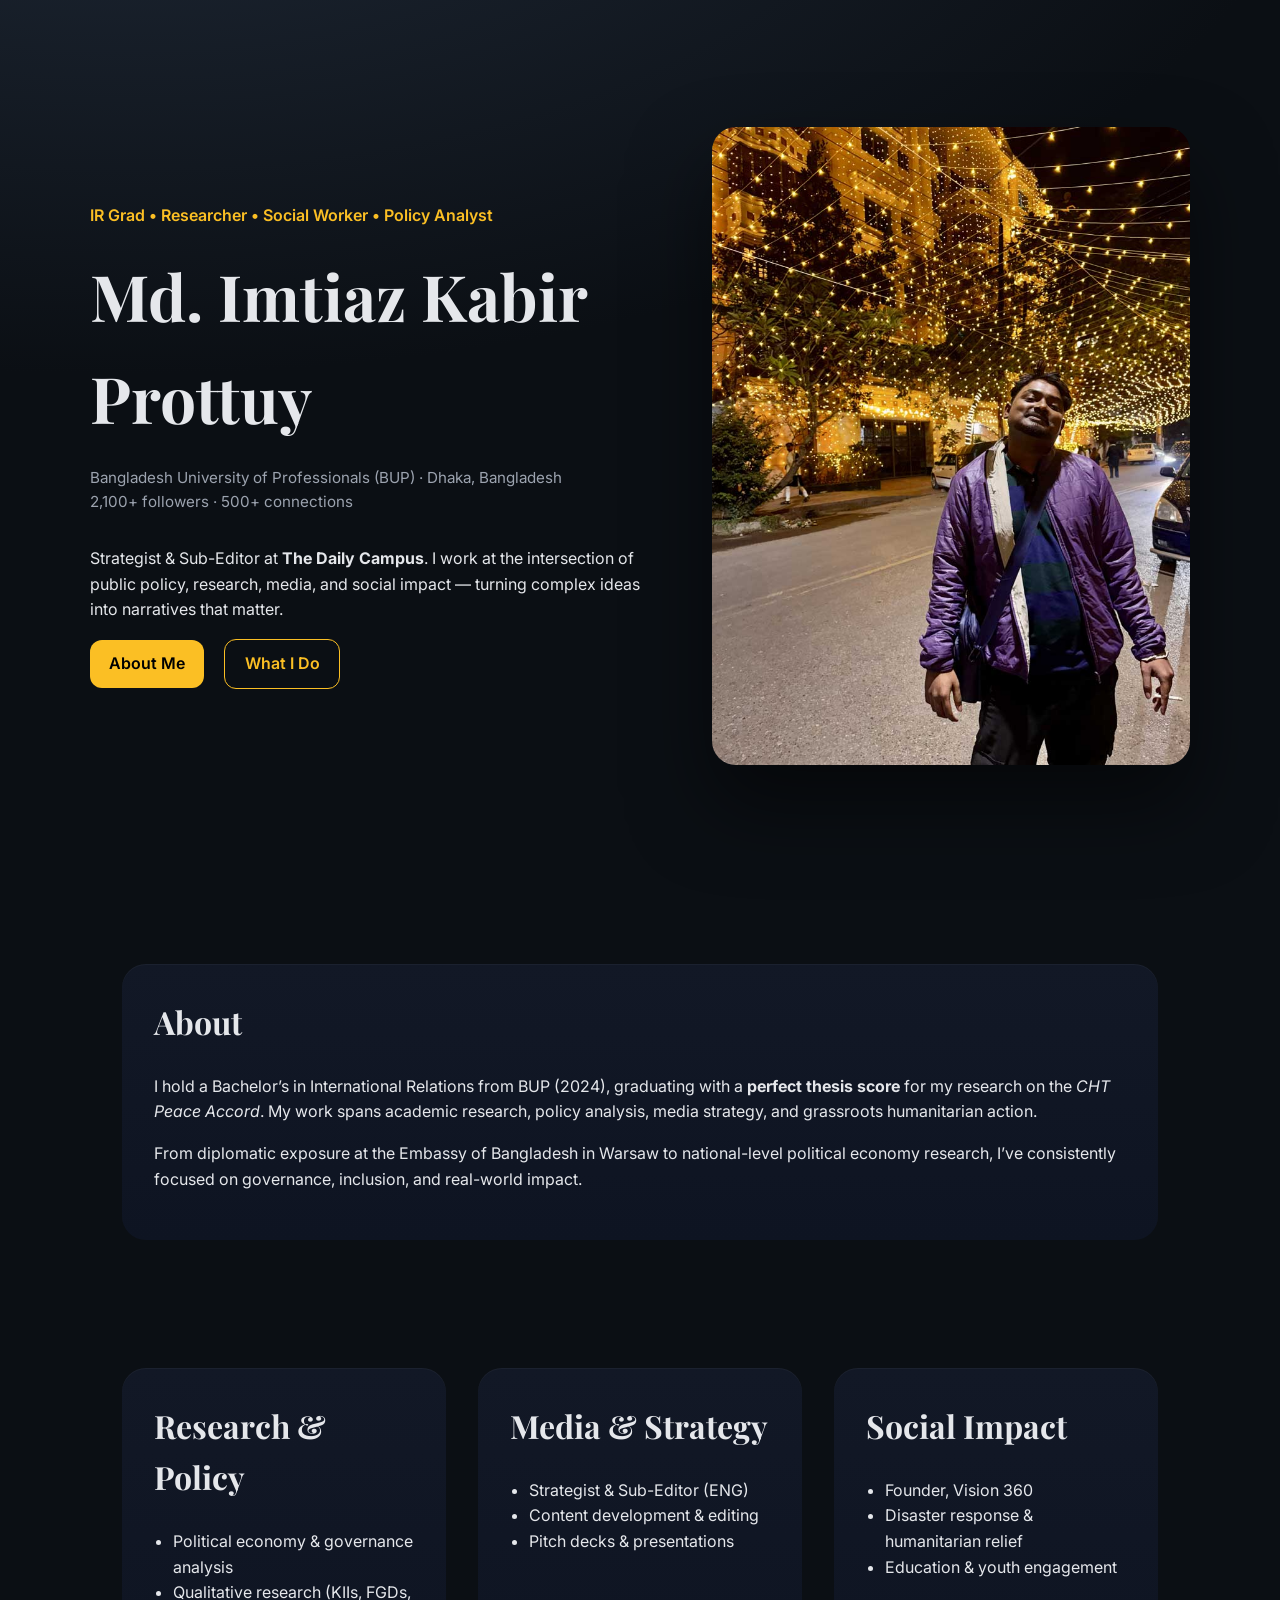
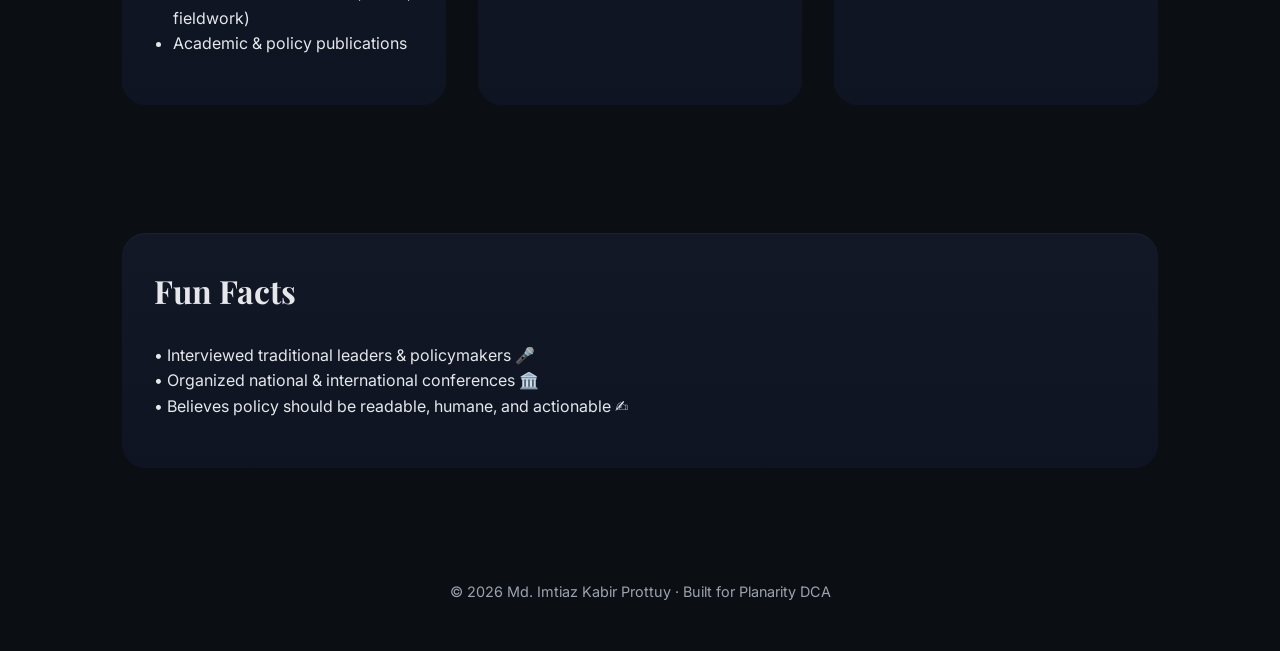
==== index.html @ 5ffc8695 "first commit" ====
<!DOCTYPE html>
<html lang="en">
<head>
  <meta charset="UTF-8" />
  <meta name="viewport" content="width=device-width, initial-scale=1.0" />
  <title>Md. Imtiaz Kabir Prottuy</title>
  <link rel="preconnect" href="https://fonts.googleapis.com">
  <link rel="preconnect" href="https://fonts.gstatic.com" crossorigin>
  <link href="https://fonts.googleapis.com/css2?family=Inter:wght@300;400;600;800&family=Playfair+Display:wght@600;800&display=swap" rel="stylesheet">
  <style>
    :root {
      --bg: #0b0f14;
      --card: #121826;
      --text: #e5e7eb;
      --muted: #9ca3af;
      --accent: #fbbf24;
    }

    * { box-sizing: border-box; }

    body {
      margin: 0;
      font-family: Inter, system-ui, -apple-system, sans-serif;
      background: radial-gradient(1200px 600px at 10% -10%, #1f2937, transparent), var(--bg);
      color: var(--text);
      line-height: 1.6;
    }

    header {
      min-height: 100vh;
      display: grid;
      place-items: center;
      padding: 2rem;
    }

    .hero {
      max-width: 1100px;
      display: grid;
      grid-template-columns: 1.2fr 1fr;
      gap: 3rem;
      align-items: center;
    }

    .hero img {
      width: 100%;
      border-radius: 1.5rem;
      box-shadow: 0 40px 80px rgba(0,0,0,.5);
    }

    h1 {
      font-family: "Playfair Display", serif;
      font-size: clamp(2.5rem, 5vw, 4rem);
      margin: 0 0 1rem;
    }

    .tagline {
      color: var(--accent);
      font-weight: 600;
      margin-bottom: 1rem;
    }

    .meta {
      color: var(--muted);
      font-size: .95rem;
      margin-bottom: 2rem;
    }

    .buttons a {
      display: inline-block;
      margin-right: 1rem;
      margin-bottom: .5rem;
      padding: .7rem 1.2rem;
      border-radius: .75rem;
      background: var(--accent);
      color: #000;
      text-decoration: none;
      font-weight: 600;
      transition: transform .2s ease, box-shadow .2s ease;
    }

    .buttons a.secondary {
      background: transparent;
      border: 1px solid var(--accent);
      color: var(--accent);
    }

    .buttons a:hover {
      transform: translateY(-2px);
      box-shadow: 0 10px 30px rgba(251,191,36,.3);
    }

    section {
      max-width: 1100px;
      margin: 0 auto;
      padding: 4rem 2rem;
    }

    .card {
      background: linear-gradient(180deg, #121826, #0e1422);
      border-radius: 1.5rem;
      padding: 2rem;
      box-shadow: inset 0 1px 0 rgba(255,255,255,.04);
    }

    h2 {
      font-family: "Playfair Display", serif;
      font-size: 2rem;
      margin-top: 0;
    }

    .grid {
      display: grid;
      gap: 2rem;
    }

    .grid-3 { grid-template-columns: repeat(auto-fit, minmax(250px, 1fr)); }

    ul {
      padding-left: 1.2rem;
    }

    footer {
      text-align: center;
      padding: 3rem 1rem;
      color: var(--muted);
      font-size: .9rem;
    }

    @media (max-width: 900px) {
      .hero { grid-template-columns: 1fr; }
    }
  </style>
</head>
<body>

<header>
  <div class="hero">
    <div>
      <div class="tagline">IR Grad • Researcher • Social Worker • Policy Analyst</div>
      <h1>Md. Imtiaz Kabir Prottuy</h1>
      <div class="meta">Bangladesh University of Professionals (BUP) · Dhaka, Bangladesh<br>2,100+ followers · 500+ connections</div>
      <p>
        Strategist & Sub-Editor at <strong>The Daily Campus</strong>. I work at the intersection of
        public policy, research, media, and social impact — turning complex ideas into narratives
        that matter.
      </p>
      <div class="buttons">
        <a href="#about">About Me</a>
        <a href="#work" class="secondary">What I Do</a>
      </div>
    </div>
    <div>
      <img src="IMG_9414.jpg" alt="Md. Imtiaz Kabir Prottuy at night under lights" />
    </div>
  </div>
</header>

<section id="about">
  <div class="card">
    <h2>About</h2>
    <p>
      I hold a Bachelor’s in International Relations from BUP (2024), graduating with a
      <strong>perfect thesis score</strong> for my research on the <em>CHT Peace Accord</em>.
      My work spans academic research, policy analysis, media strategy, and grassroots
      humanitarian action.
    </p>
    <p>
      From diplomatic exposure at the Embassy of Bangladesh in Warsaw to national-level
      political economy research, I’ve consistently focused on governance, inclusion,
      and real-world impact.
    </p>
  </div>
</section>

<section id="work">
  <div class="grid grid-3">
    <div class="card">
      <h2>Research & Policy</h2>
      <ul>
        <li>Political economy & governance analysis</li>
        <li>Qualitative research (KIIs, FGDs, fieldwork)</li>
        <li>Academic & policy publications</li>
      </ul>
    </div>
    <div class="card">
      <h2>Media & Strategy</h2>
      <ul>
        <li>Strategist & Sub-Editor (ENG)</li>
        <li>Content development & editing</li>
        <li>Pitch decks & presentations</li>
      </ul>
    </div>
    <div class="card">
      <h2>Social Impact</h2>
      <ul>
        <li>Founder, Vision 360</li>
        <li>Disaster response & humanitarian relief</li>
        <li>Education & youth engagement</li>
      </ul>
    </div>
  </div>
</section>

<section>
  <div class="card">
    <h2>Fun Facts</h2>
    <p>
      • Interviewed traditional leaders & policymakers 🎤<br>
      • Organized national & international conferences 🏛️<br>
      • Believes policy should be readable, humane, and actionable ✍️
    </p>
  </div>
</section>

<footer>
  © <span id="year"></span> Md. Imtiaz Kabir Prottuy · Built for Planarity DCA
</footer>

<script>
  document.getElementById('year').textContent = new Date().getFullYear();
</script>

</body>
</html>
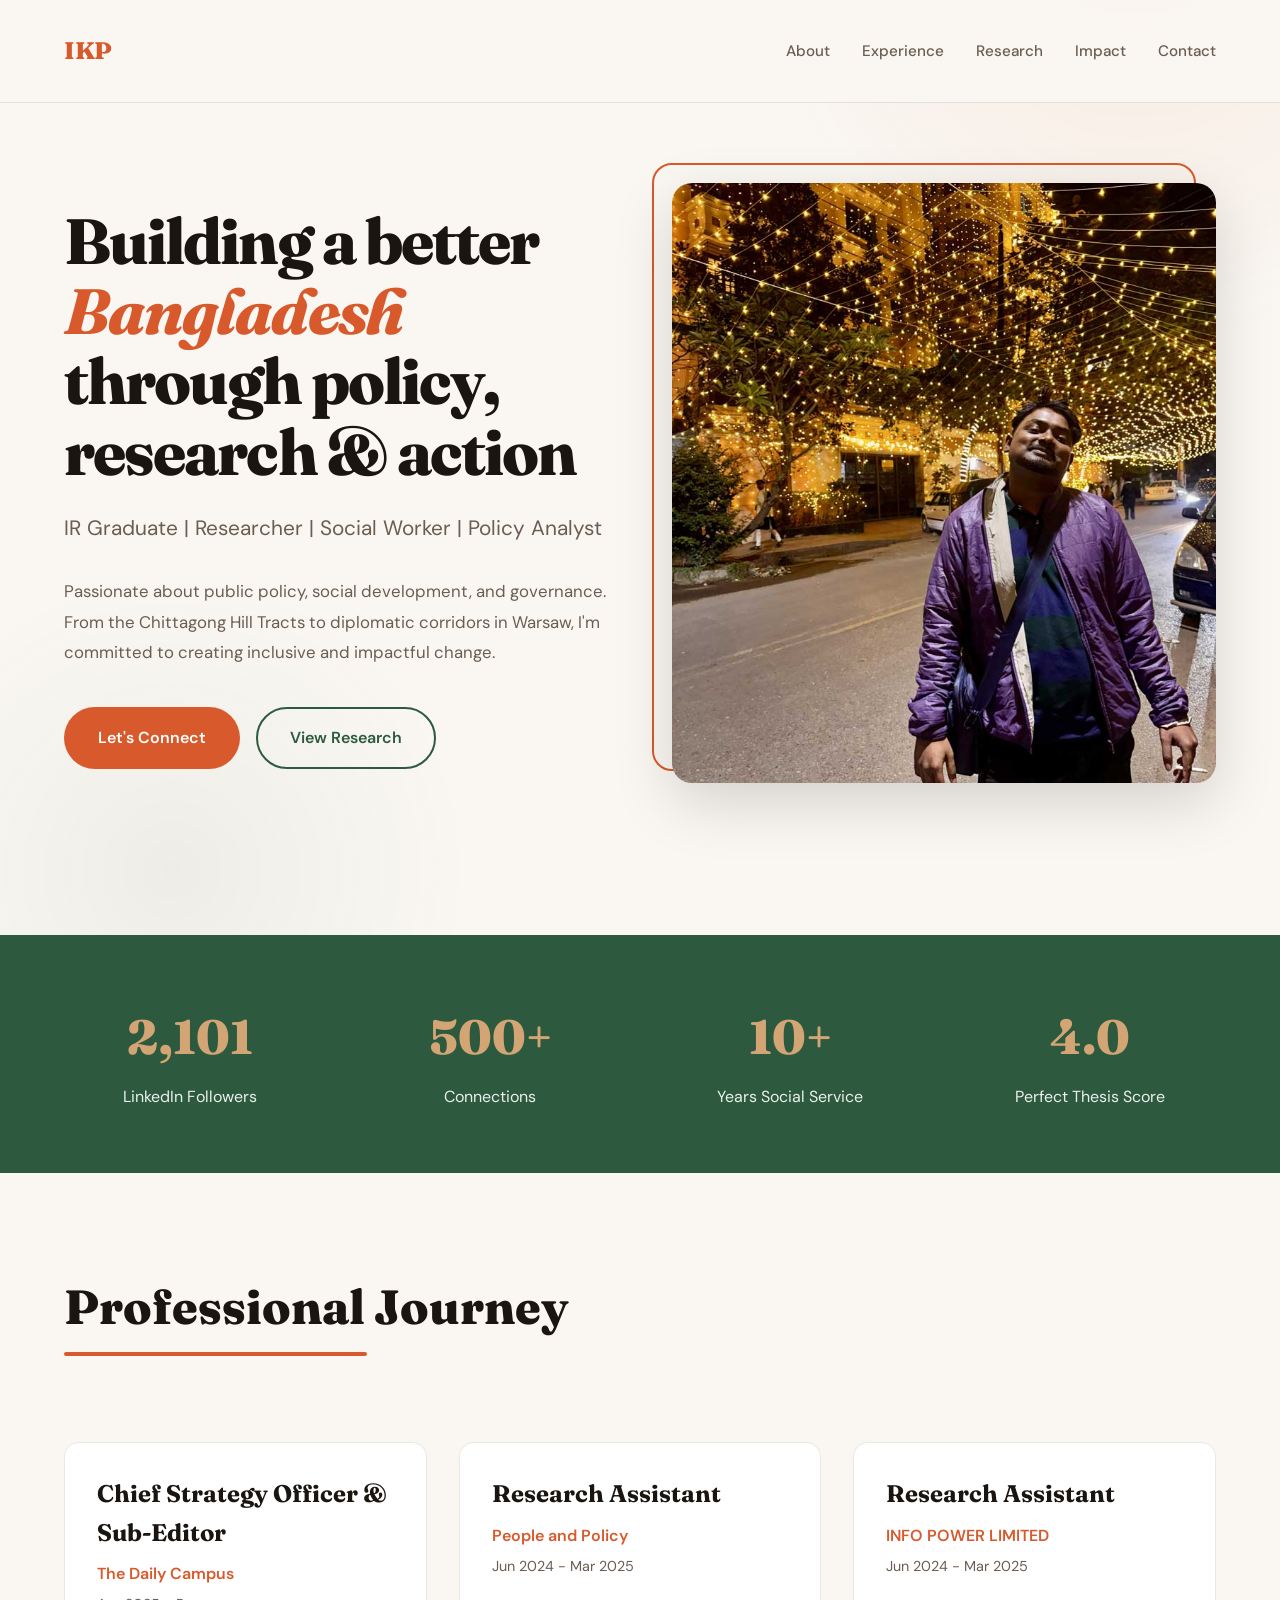
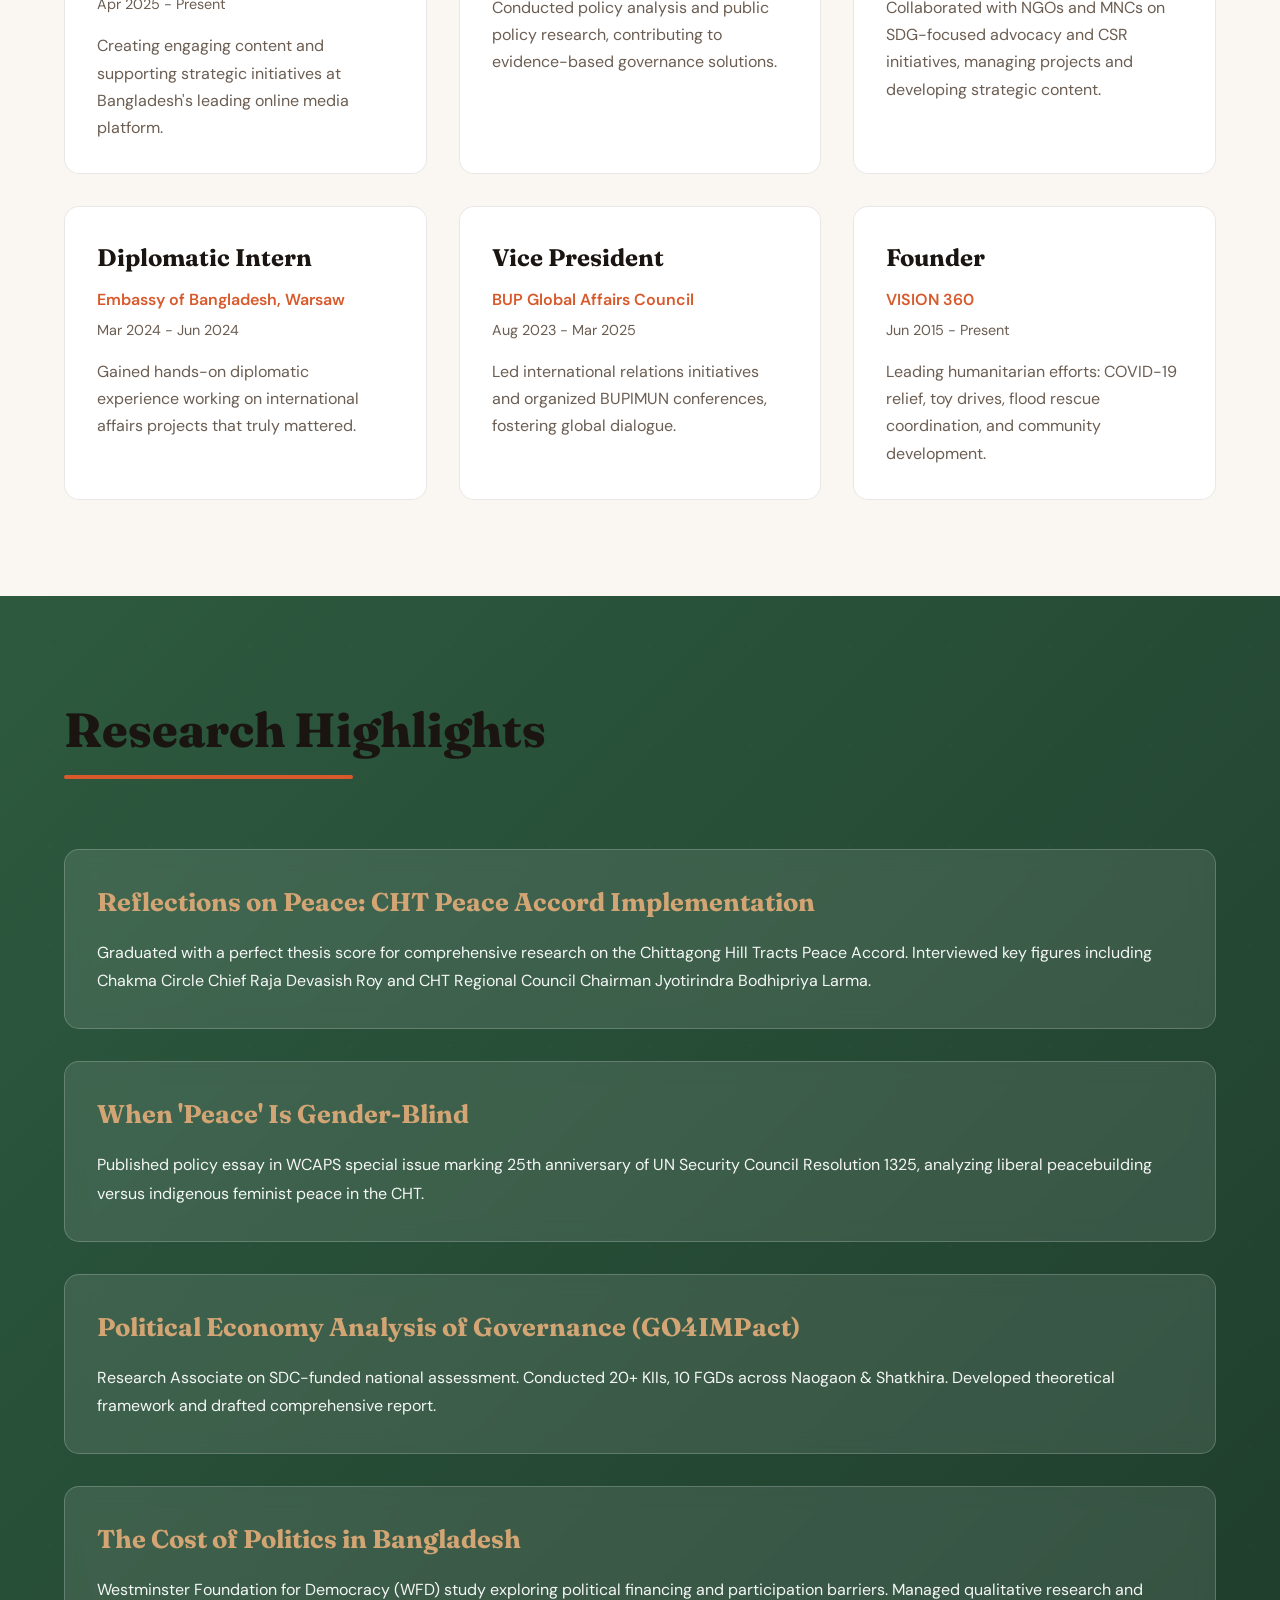
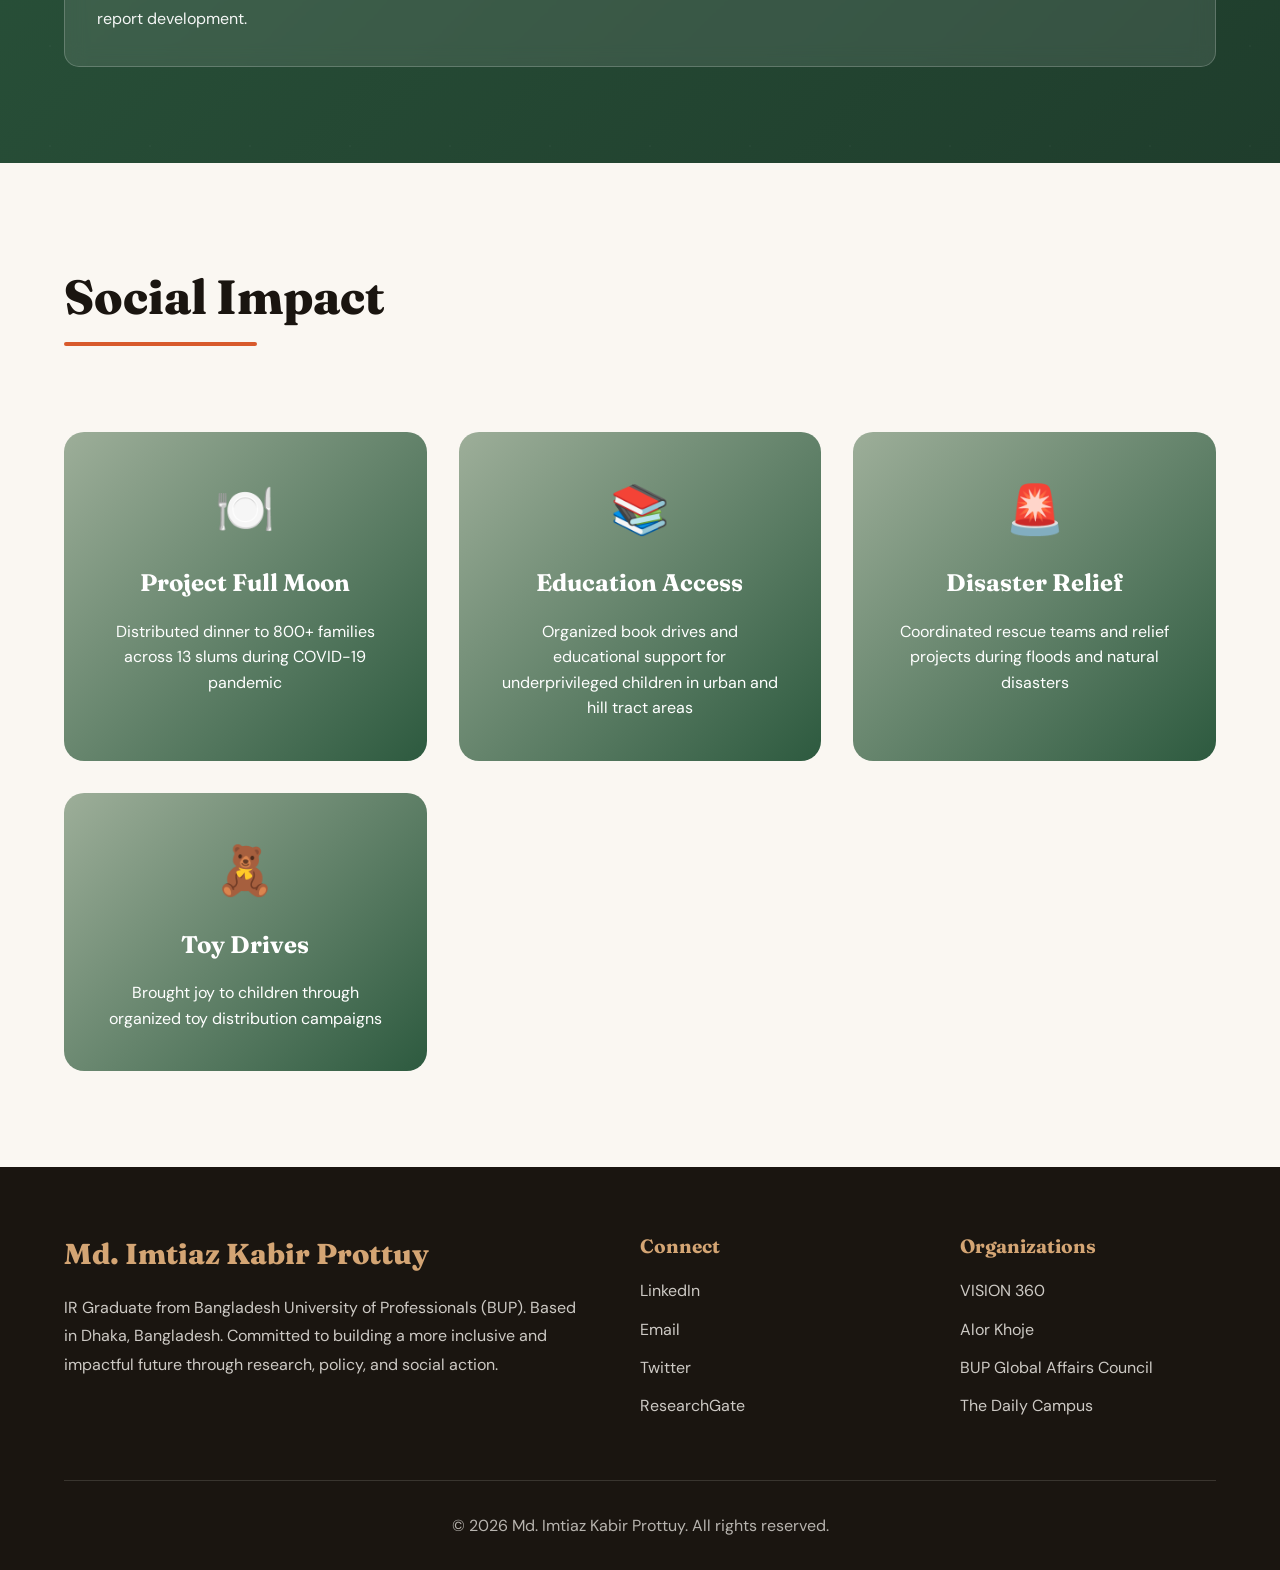
==== commit c16ffe05: "second commit" ====
--- a/index.html
+++ b/index.html
@@ -1,224 +1,852 @@
 <!DOCTYPE html>
 <html lang="en">
 <head>
-  <meta charset="UTF-8" />
-  <meta name="viewport" content="width=device-width, initial-scale=1.0" />
-  <title>Md. Imtiaz Kabir Prottuy</title>
-  <link rel="preconnect" href="https://fonts.googleapis.com">
-  <link rel="preconnect" href="https://fonts.gstatic.com" crossorigin>
-  <link href="https://fonts.googleapis.com/css2?family=Inter:wght@300;400;600;800&family=Playfair+Display:wght@600;800&display=swap" rel="stylesheet">
-  <style>
-    :root {
-      --bg: #0b0f14;
-      --card: #121826;
-      --text: #e5e7eb;
-      --muted: #9ca3af;
-      --accent: #fbbf24;
-    }
-
-    * { box-sizing: border-box; }
-
-    body {
-      margin: 0;
-      font-family: Inter, system-ui, -apple-system, sans-serif;
-      background: radial-gradient(1200px 600px at 10% -10%, #1f2937, transparent), var(--bg);
-      color: var(--text);
-      line-height: 1.6;
-    }
-
-    header {
-      min-height: 100vh;
-      display: grid;
-      place-items: center;
-      padding: 2rem;
-    }
-
-    .hero {
-      max-width: 1100px;
-      display: grid;
-      grid-template-columns: 1.2fr 1fr;
-      gap: 3rem;
-      align-items: center;
-    }
-
-    .hero img {
-      width: 100%;
-      border-radius: 1.5rem;
-      box-shadow: 0 40px 80px rgba(0,0,0,.5);
-    }
-
-    h1 {
-      font-family: "Playfair Display", serif;
-      font-size: clamp(2.5rem, 5vw, 4rem);
-      margin: 0 0 1rem;
-    }
-
-    .tagline {
-      color: var(--accent);
-      font-weight: 600;
-      margin-bottom: 1rem;
-    }
-
-    .meta {
-      color: var(--muted);
-      font-size: .95rem;
-      margin-bottom: 2rem;
-    }
-
-    .buttons a {
-      display: inline-block;
-      margin-right: 1rem;
-      margin-bottom: .5rem;
-      padding: .7rem 1.2rem;
-      border-radius: .75rem;
-      background: var(--accent);
-      color: #000;
-      text-decoration: none;
-      font-weight: 600;
-      transition: transform .2s ease, box-shadow .2s ease;
-    }
-
-    .buttons a.secondary {
-      background: transparent;
-      border: 1px solid var(--accent);
-      color: var(--accent);
-    }
-
-    .buttons a:hover {
-      transform: translateY(-2px);
-      box-shadow: 0 10px 30px rgba(251,191,36,.3);
-    }
-
-    section {
-      max-width: 1100px;
-      margin: 0 auto;
-      padding: 4rem 2rem;
-    }
-
-    .card {
-      background: linear-gradient(180deg, #121826, #0e1422);
-      border-radius: 1.5rem;
-      padding: 2rem;
-      box-shadow: inset 0 1px 0 rgba(255,255,255,.04);
-    }
-
-    h2 {
-      font-family: "Playfair Display", serif;
-      font-size: 2rem;
-      margin-top: 0;
-    }
-
-    .grid {
-      display: grid;
-      gap: 2rem;
-    }
-
-    .grid-3 { grid-template-columns: repeat(auto-fit, minmax(250px, 1fr)); }
-
-    ul {
-      padding-left: 1.2rem;
-    }
-
-    footer {
-      text-align: center;
-      padding: 3rem 1rem;
-      color: var(--muted);
-      font-size: .9rem;
-    }
-
-    @media (max-width: 900px) {
-      .hero { grid-template-columns: 1fr; }
-    }
-  </style>
+    <meta charset="UTF-8">
+    <meta name="viewport" content="width=device-width, initial-scale=1.0">
+    <title>Imtiaz Kabir Prottuy - IR Grad | Researcher | Social Worker</title>
+    <link rel="preconnect" href="https://fonts.googleapis.com">
+    <link rel="preconnect" href="https://fonts.gstatic.com" crossorigin>
+    <link href="https://fonts.googleapis.com/css2?family=Fraunces:ital,opsz,wght@0,9..144,300;0,9..144,600;0,9..144,800;1,9..144,300&family=DM+Sans:wght@400;500;700&display=swap" rel="stylesheet">
+    <style>
+        * {
+            margin: 0;
+            padding: 0;
+            box-sizing: border-box;
+        }
+
+        :root {
+            --warm-black: #1a1510;
+            --warm-cream: #faf7f2;
+            --burnt-orange: #d85a2c;
+            --deep-green: #2d5a3f;
+            --golden: #d4a574;
+            --soft-sage: #9dae99;
+            --text-primary: #2a2218;
+            --text-secondary: #6b5d52;
+        }
+
+        body {
+            font-family: 'DM Sans', sans-serif;
+            background: var(--warm-cream);
+            color: var(--text-primary);
+            line-height: 1.6;
+            overflow-x: hidden;
+        }
+
+        /* Decorative background elements */
+        body::before {
+            content: '';
+            position: fixed;
+            top: -50%;
+            right: -20%;
+            width: 800px;
+            height: 800px;
+            background: radial-gradient(circle, rgba(216, 90, 44, 0.08) 0%, transparent 70%);
+            border-radius: 50%;
+            z-index: -1;
+            animation: float 20s ease-in-out infinite;
+        }
+
+        body::after {
+            content: '';
+            position: fixed;
+            bottom: -30%;
+            left: -10%;
+            width: 600px;
+            height: 600px;
+            background: radial-gradient(circle, rgba(45, 90, 63, 0.06) 0%, transparent 70%);
+            border-radius: 50%;
+            z-index: -1;
+            animation: float 25s ease-in-out infinite reverse;
+        }
+
+        @keyframes float {
+            0%, 100% { transform: translate(0, 0) scale(1); }
+            50% { transform: translate(30px, -30px) scale(1.05); }
+        }
+
+        /* Header */
+        header {
+            padding: 2rem 5%;
+            border-bottom: 1px solid rgba(42, 34, 24, 0.1);
+            backdrop-filter: blur(10px);
+            position: sticky;
+            top: 0;
+            background: rgba(250, 247, 242, 0.9);
+            z-index: 100;
+            animation: slideDown 0.6s ease-out;
+        }
+
+        @keyframes slideDown {
+            from {
+                transform: translateY(-100%);
+                opacity: 0;
+            }
+            to {
+                transform: translateY(0);
+                opacity: 1;
+            }
+        }
+
+        nav {
+            display: flex;
+            justify-content: space-between;
+            align-items: center;
+            max-width: 1400px;
+            margin: 0 auto;
+        }
+
+        .logo {
+            font-family: 'Fraunces', serif;
+            font-size: 1.5rem;
+            font-weight: 800;
+            color: var(--burnt-orange);
+            letter-spacing: -0.02em;
+        }
+
+        .nav-links {
+            display: flex;
+            gap: 2rem;
+            list-style: none;
+        }
+
+        .nav-links a {
+            color: var(--text-secondary);
+            text-decoration: none;
+            font-weight: 500;
+            font-size: 0.95rem;
+            position: relative;
+            transition: color 0.3s ease;
+        }
+
+        .nav-links a::after {
+            content: '';
+            position: absolute;
+            bottom: -5px;
+            left: 0;
+            width: 0;
+            height: 2px;
+            background: var(--burnt-orange);
+            transition: width 0.3s ease;
+        }
+
+        .nav-links a:hover {
+            color: var(--burnt-orange);
+        }
+
+        .nav-links a:hover::after {
+            width: 100%;
+        }
+
+        /* Hero Section */
+        .hero {
+            max-width: 1400px;
+            margin: 0 auto;
+            padding: 5rem 5%;
+            display: grid;
+            grid-template-columns: 1fr 1fr;
+            gap: 4rem;
+            align-items: center;
+            animation: fadeInUp 0.8s ease-out 0.2s both;
+        }
+
+        @keyframes fadeInUp {
+            from {
+                opacity: 0;
+                transform: translateY(30px);
+            }
+            to {
+                opacity: 1;
+                transform: translateY(0);
+            }
+        }
+
+        .hero-content h1 {
+            font-family: 'Fraunces', serif;
+            font-size: 4rem;
+            font-weight: 800;
+            line-height: 1.1;
+            margin-bottom: 1.5rem;
+            color: var(--warm-black);
+            letter-spacing: -0.03em;
+        }
+
+        .hero-content h1 .highlight {
+            color: var(--burnt-orange);
+            font-style: italic;
+            position: relative;
+            display: inline-block;
+        }
+
+        .hero-tagline {
+            font-size: 1.3rem;
+            color: var(--text-secondary);
+            margin-bottom: 2rem;
+            font-weight: 400;
+        }
+
+        .hero-description {
+            font-size: 1.05rem;
+            line-height: 1.8;
+            color: var(--text-secondary);
+            margin-bottom: 2.5rem;
+        }
+
+        .cta-buttons {
+            display: flex;
+            gap: 1rem;
+        }
+
+        .btn {
+            padding: 1rem 2rem;
+            border-radius: 50px;
+            text-decoration: none;
+            font-weight: 600;
+            font-size: 1rem;
+            transition: all 0.3s ease;
+            border: 2px solid transparent;
+            cursor: pointer;
+        }
+
+        .btn-primary {
+            background: var(--burnt-orange);
+            color: white;
+        }
+
+        .btn-primary:hover {
+            background: #b94920;
+            transform: translateY(-2px);
+            box-shadow: 0 10px 30px rgba(216, 90, 44, 0.3);
+        }
+
+        .btn-secondary {
+            background: transparent;
+            color: var(--deep-green);
+            border-color: var(--deep-green);
+        }
+
+        .btn-secondary:hover {
+            background: var(--deep-green);
+            color: white;
+            transform: translateY(-2px);
+        }
+
+        .hero-image {
+            position: relative;
+            animation: fadeInUp 0.8s ease-out 0.4s both;
+        }
+
+        .hero-image img {
+            width: 100%;
+            height: 600px;
+            object-fit: cover;
+            border-radius: 20px;
+            box-shadow: 0 20px 60px rgba(0, 0, 0, 0.15);
+            transition: transform 0.3s ease;
+        }
+
+        .hero-image:hover img {
+            transform: scale(1.02);
+        }
+
+        .hero-image::before {
+            content: '';
+            position: absolute;
+            top: -20px;
+            left: -20px;
+            right: 20px;
+            bottom: 20px;
+            border: 2px solid var(--burnt-orange);
+            border-radius: 20px;
+            z-index: -1;
+        }
+
+        /* Stats Section */
+        .stats {
+            background: var(--deep-green);
+            color: white;
+            padding: 4rem 5%;
+            margin: 4rem 0;
+            animation: fadeInUp 0.8s ease-out 0.6s both;
+        }
+
+        .stats-container {
+            max-width: 1400px;
+            margin: 0 auto;
+            display: grid;
+            grid-template-columns: repeat(4, 1fr);
+            gap: 3rem;
+            text-align: center;
+        }
+
+        .stat-item h3 {
+            font-family: 'Fraunces', serif;
+            font-size: 3rem;
+            font-weight: 800;
+            margin-bottom: 0.5rem;
+            color: var(--golden);
+        }
+
+        .stat-item p {
+            font-size: 1rem;
+            opacity: 0.9;
+        }
+
+        /* Experience Section */
+        .experience {
+            max-width: 1400px;
+            margin: 6rem auto;
+            padding: 0 5%;
+            animation: fadeInUp 0.8s ease-out 0.8s both;
+        }
+
+        .section-title {
+            font-family: 'Fraunces', serif;
+            font-size: 3rem;
+            font-weight: 800;
+            margin-bottom: 3rem;
+            color: var(--warm-black);
+            position: relative;
+            display: inline-block;
+        }
+
+        .section-title::after {
+            content: '';
+            position: absolute;
+            bottom: -10px;
+            left: 0;
+            width: 60%;
+            height: 4px;
+            background: var(--burnt-orange);
+            border-radius: 2px;
+        }
+
+        .experience-grid {
+            display: grid;
+            grid-template-columns: repeat(auto-fit, minmax(350px, 1fr));
+            gap: 2rem;
+            margin-top: 3rem;
+        }
+
+        .experience-card {
+            background: white;
+            padding: 2rem;
+            border-radius: 15px;
+            border: 1px solid rgba(42, 34, 24, 0.1);
+            transition: all 0.3s ease;
+            position: relative;
+            overflow: hidden;
+        }
+
+        .experience-card::before {
+            content: '';
+            position: absolute;
+            top: 0;
+            left: 0;
+            width: 4px;
+            height: 100%;
+            background: var(--burnt-orange);
+            transform: scaleY(0);
+            transition: transform 0.3s ease;
+            transform-origin: top;
+        }
+
+        .experience-card:hover {
+            transform: translateY(-5px);
+            box-shadow: 0 15px 40px rgba(0, 0, 0, 0.1);
+        }
+
+        .experience-card:hover::before {
+            transform: scaleY(1);
+        }
+
+        .experience-card h3 {
+            font-family: 'Fraunces', serif;
+            font-size: 1.5rem;
+            font-weight: 700;
+            color: var(--warm-black);
+            margin-bottom: 0.5rem;
+        }
+
+        .experience-card .company {
+            color: var(--burnt-orange);
+            font-weight: 600;
+            margin-bottom: 0.3rem;
+        }
+
+        .experience-card .period {
+            color: var(--text-secondary);
+            font-size: 0.9rem;
+            margin-bottom: 1rem;
+        }
+
+        .experience-card p {
+            color: var(--text-secondary);
+            line-height: 1.7;
+        }
+
+        /* Research Highlights */
+        .research {
+            background: linear-gradient(135deg, #2d5a3f 0%, #1f3d2c 100%);
+            color: white;
+            padding: 6rem 5%;
+            margin: 6rem 0;
+            position: relative;
+            overflow: hidden;
+        }
+
+        .research::before {
+            content: '';
+            position: absolute;
+            top: 0;
+            left: 0;
+            right: 0;
+            bottom: 0;
+            background: url('data:image/svg+xml,<svg width="100" height="100" xmlns="http://www.w3.org/2000/svg"><circle cx="50" cy="50" r="1" fill="white" opacity="0.1"/></svg>');
+            opacity: 0.3;
+        }
+
+        .research-container {
+            max-width: 1400px;
+            margin: 0 auto;
+            position: relative;
+            z-index: 1;
+        }
+
+        .research h2 {
+            font-family: 'Fraunces', serif;
+            font-size: 3rem;
+            font-weight: 800;
+            margin-bottom: 2rem;
+        }
+
+        .research-list {
+            display: grid;
+            gap: 2rem;
+            margin-top: 3rem;
+        }
+
+        .research-item {
+            background: rgba(255, 255, 255, 0.1);
+            padding: 2rem;
+            border-radius: 15px;
+            backdrop-filter: blur(10px);
+            border: 1px solid rgba(255, 255, 255, 0.2);
+            transition: all 0.3s ease;
+        }
+
+        .research-item:hover {
+            background: rgba(255, 255, 255, 0.15);
+            transform: translateX(10px);
+        }
+
+        .research-item h3 {
+            font-family: 'Fraunces', serif;
+            font-size: 1.6rem;
+            font-weight: 700;
+            margin-bottom: 1rem;
+            color: var(--golden);
+        }
+
+        .research-item p {
+            opacity: 0.95;
+            line-height: 1.8;
+        }
+
+        /* Impact Section */
+        .impact {
+            max-width: 1400px;
+            margin: 6rem auto;
+            padding: 0 5%;
+        }
+
+        .impact-grid {
+            display: grid;
+            grid-template-columns: repeat(auto-fit, minmax(300px, 1fr));
+            gap: 2rem;
+            margin-top: 3rem;
+        }
+
+        .impact-card {
+            background: linear-gradient(135deg, var(--soft-sage) 0%, var(--deep-green) 100%);
+            color: white;
+            padding: 2.5rem;
+            border-radius: 20px;
+            text-align: center;
+            transition: transform 0.3s ease;
+        }
+
+        .impact-card:hover {
+            transform: scale(1.05);
+        }
+
+        .impact-icon {
+            font-size: 3rem;
+            margin-bottom: 1rem;
+        }
+
+        .impact-card h3 {
+            font-family: 'Fraunces', serif;
+            font-size: 1.5rem;
+            font-weight: 700;
+            margin-bottom: 1rem;
+        }
+
+        /* Footer */
+        footer {
+            background: var(--warm-black);
+            color: var(--warm-cream);
+            padding: 4rem 5% 2rem;
+            margin-top: 6rem;
+        }
+
+        .footer-content {
+            max-width: 1400px;
+            margin: 0 auto;
+            display: grid;
+            grid-template-columns: 2fr 1fr 1fr;
+            gap: 4rem;
+            margin-bottom: 3rem;
+        }
+
+        .footer-about h3 {
+            font-family: 'Fraunces', serif;
+            font-size: 1.8rem;
+            font-weight: 800;
+            color: var(--golden);
+            margin-bottom: 1rem;
+        }
+
+        .footer-about p {
+            opacity: 0.8;
+            line-height: 1.8;
+        }
+
+        .footer-links h4 {
+            font-family: 'Fraunces', serif;
+            font-size: 1.2rem;
+            font-weight: 700;
+            margin-bottom: 1rem;
+            color: var(--golden);
+        }
+
+        .footer-links ul {
+            list-style: none;
+        }
+
+        .footer-links ul li {
+            margin-bottom: 0.8rem;
+        }
+
+        .footer-links a {
+            color: var(--warm-cream);
+            text-decoration: none;
+            opacity: 0.8;
+            transition: all 0.3s ease;
+        }
+
+        .footer-links a:hover {
+            opacity: 1;
+            color: var(--golden);
+            padding-left: 5px;
+        }
+
+        .footer-bottom {
+            max-width: 1400px;
+            margin: 0 auto;
+            padding-top: 2rem;
+            border-top: 1px solid rgba(250, 247, 242, 0.2);
+            text-align: center;
+            opacity: 0.7;
+        }
+
+        /* Responsive Design */
+        @media (max-width: 1024px) {
+            .hero {
+                grid-template-columns: 1fr;
+                gap: 3rem;
+            }
+
+            .hero-content h1 {
+                font-size: 3rem;
+            }
+
+            .stats-container {
+                grid-template-columns: repeat(2, 1fr);
+            }
+
+            .footer-content {
+                grid-template-columns: 1fr;
+                gap: 2rem;
+            }
+        }
+
+        @media (max-width: 768px) {
+            .nav-links {
+                display: none;
+            }
+
+            .hero-content h1 {
+                font-size: 2.5rem;
+            }
+
+            .section-title {
+                font-size: 2rem;
+            }
+
+            .experience-grid {
+                grid-template-columns: 1fr;
+            }
+
+            .stats-container {
+                grid-template-columns: 1fr;
+                gap: 2rem;
+            }
+
+            .cta-buttons {
+                flex-direction: column;
+            }
+
+            .hero-image img {
+                height: 400px;
+            }
+        }
+
+        /* Custom Scrollbar */
+        ::-webkit-scrollbar {
+            width: 10px;
+        }
+
+        ::-webkit-scrollbar-track {
+            background: var(--warm-cream);
+        }
+
+        ::-webkit-scrollbar-thumb {
+            background: var(--burnt-orange);
+            border-radius: 5px;
+        }
+
+        ::-webkit-scrollbar-thumb:hover {
+            background: #b94920;
+        }
+
+        /* Smooth scroll behavior */
+        html {
+            scroll-behavior: smooth;
+        }
+    </style>
 </head>
 <body>
-
-<header>
-  <div class="hero">
-    <div>
-      <div class="tagline">IR Grad • Researcher • Social Worker • Policy Analyst</div>
-      <h1>Md. Imtiaz Kabir Prottuy</h1>
-      <div class="meta">Bangladesh University of Professionals (BUP) · Dhaka, Bangladesh<br>2,100+ followers · 500+ connections</div>
-      <p>
-        Strategist & Sub-Editor at <strong>The Daily Campus</strong>. I work at the intersection of
-        public policy, research, media, and social impact — turning complex ideas into narratives
-        that matter.
-      </p>
-      <div class="buttons">
-        <a href="#about">About Me</a>
-        <a href="#work" class="secondary">What I Do</a>
-      </div>
-    </div>
-    <div>
-      <img src="IMG_9414.jpg" alt="Md. Imtiaz Kabir Prottuy at night under lights" />
-    </div>
-  </div>
-</header>
-
-<section id="about">
-  <div class="card">
-    <h2>About</h2>
-    <p>
-      I hold a Bachelor’s in International Relations from BUP (2024), graduating with a
-      <strong>perfect thesis score</strong> for my research on the <em>CHT Peace Accord</em>.
-      My work spans academic research, policy analysis, media strategy, and grassroots
-      humanitarian action.
-    </p>
-    <p>
-      From diplomatic exposure at the Embassy of Bangladesh in Warsaw to national-level
-      political economy research, I’ve consistently focused on governance, inclusion,
-      and real-world impact.
-    </p>
-  </div>
-</section>
-
-<section id="work">
-  <div class="grid grid-3">
-    <div class="card">
-      <h2>Research & Policy</h2>
-      <ul>
-        <li>Political economy & governance analysis</li>
-        <li>Qualitative research (KIIs, FGDs, fieldwork)</li>
-        <li>Academic & policy publications</li>
-      </ul>
-    </div>
-    <div class="card">
-      <h2>Media & Strategy</h2>
-      <ul>
-        <li>Strategist & Sub-Editor (ENG)</li>
-        <li>Content development & editing</li>
-        <li>Pitch decks & presentations</li>
-      </ul>
-    </div>
-    <div class="card">
-      <h2>Social Impact</h2>
-      <ul>
-        <li>Founder, Vision 360</li>
-        <li>Disaster response & humanitarian relief</li>
-        <li>Education & youth engagement</li>
-      </ul>
-    </div>
-  </div>
-</section>
-
-<section>
-  <div class="card">
-    <h2>Fun Facts</h2>
-    <p>
-      • Interviewed traditional leaders & policymakers 🎤<br>
-      • Organized national & international conferences 🏛️<br>
-      • Believes policy should be readable, humane, and actionable ✍️
-    </p>
-  </div>
-</section>
-
-<footer>
-  © <span id="year"></span> Md. Imtiaz Kabir Prottuy · Built for Planarity DCA
-</footer>
-
-<script>
-  document.getElementById('year').textContent = new Date().getFullYear();
-</script>
-
+    <header>
+        <nav>
+            <div class="logo">IKP</div>
+            <ul class="nav-links">
+                <li><a href="#about">About</a></li>
+                <li><a href="#experience">Experience</a></li>
+                <li><a href="#research">Research</a></li>
+                <li><a href="#impact">Impact</a></li>
+                <li><a href="#contact">Contact</a></li>
+            </ul>
+        </nav>
+    </header>
+
+    <section class="hero" id="about">
+        <div class="hero-content">
+            <h1>
+                Building a better <span class="highlight">Bangladesh</span> through policy, research & action
+            </h1>
+            <p class="hero-tagline">IR Graduate | Researcher | Social Worker | Policy Analyst</p>
+            <p class="hero-description">
+                Passionate about public policy, social development, and governance. From the Chittagong Hill Tracts to diplomatic corridors in Warsaw, I'm committed to creating inclusive and impactful change.
+            </p>
+            <div class="cta-buttons">
+                <a href="#contact" class="btn btn-primary">Let's Connect</a>
+                <a href="#research" class="btn btn-secondary">View Research</a>
+            </div>
+        </div>
+        <div class="hero-image">
+            <img src="IMG_9414.jpg" alt="Md. Imtiaz Kabir Prottuy">
+        </div>
+    </section>
+
+    <section class="stats">
+        <div class="stats-container">
+            <div class="stat-item">
+                <h3>2,101</h3>
+                <p>LinkedIn Followers</p>
+            </div>
+            <div class="stat-item">
+                <h3>500+</h3>
+                <p>Connections</p>
+            </div>
+            <div class="stat-item">
+                <h3>10+</h3>
+                <p>Years Social Service</p>
+            </div>
+            <div class="stat-item">
+                <h3>4.0</h3>
+                <p>Perfect Thesis Score</p>
+            </div>
+        </div>
+    </section>
+
+    <section class="experience" id="experience">
+        <h2 class="section-title">Professional Journey</h2>
+        <div class="experience-grid">
+            <div class="experience-card">
+                <h3>Chief Strategy Officer & Sub-Editor</h3>
+                <p class="company">The Daily Campus</p>
+                <p class="period">Apr 2025 - Present</p>
+                <p>Creating engaging content and supporting strategic initiatives at Bangladesh's leading online media platform.</p>
+            </div>
+            <div class="experience-card">
+                <h3>Research Assistant</h3>
+                <p class="company">People and Policy</p>
+                <p class="period">Jun 2024 - Mar 2025</p>
+                <p>Conducted policy analysis and public policy research, contributing to evidence-based governance solutions.</p>
+            </div>
+            <div class="experience-card">
+                <h3>Research Assistant</h3>
+                <p class="company">INFO POWER LIMITED</p>
+                <p class="period">Jun 2024 - Mar 2025</p>
+                <p>Collaborated with NGOs and MNCs on SDG-focused advocacy and CSR initiatives, managing projects and developing strategic content.</p>
+            </div>
+            <div class="experience-card">
+                <h3>Diplomatic Intern</h3>
+                <p class="company">Embassy of Bangladesh, Warsaw</p>
+                <p class="period">Mar 2024 - Jun 2024</p>
+                <p>Gained hands-on diplomatic experience working on international affairs projects that truly mattered.</p>
+            </div>
+            <div class="experience-card">
+                <h3>Vice President</h3>
+                <p class="company">BUP Global Affairs Council</p>
+                <p class="period">Aug 2023 - Mar 2025</p>
+                <p>Led international relations initiatives and organized BUPIMUN conferences, fostering global dialogue.</p>
+            </div>
+            <div class="experience-card">
+                <h3>Founder</h3>
+                <p class="company">VISION 360</p>
+                <p class="period">Jun 2015 - Present</p>
+                <p>Leading humanitarian efforts: COVID-19 relief, toy drives, flood rescue coordination, and community development.</p>
+            </div>
+        </div>
+    </section>
+
+    <section class="research" id="research">
+        <div class="research-container">
+            <h2 class="section-title">Research Highlights</h2>
+            <div class="research-list">
+                <div class="research-item">
+                    <h3>Reflections on Peace: CHT Peace Accord Implementation</h3>
+                    <p>Graduated with a perfect thesis score for comprehensive research on the Chittagong Hill Tracts Peace Accord. Interviewed key figures including Chakma Circle Chief Raja Devasish Roy and CHT Regional Council Chairman Jyotirindra Bodhipriya Larma.</p>
+                </div>
+                <div class="research-item">
+                    <h3>When 'Peace' Is Gender-Blind</h3>
+                    <p>Published policy essay in WCAPS special issue marking 25th anniversary of UN Security Council Resolution 1325, analyzing liberal peacebuilding versus indigenous feminist peace in the CHT.</p>
+                </div>
+                <div class="research-item">
+                    <h3>Political Economy Analysis of Governance (GO4IMPact)</h3>
+                    <p>Research Associate on SDC-funded national assessment. Conducted 20+ KIIs, 10 FGDs across Naogaon & Shatkhira. Developed theoretical framework and drafted comprehensive report.</p>
+                </div>
+                <div class="research-item">
+                    <h3>The Cost of Politics in Bangladesh</h3>
+                    <p>Westminster Foundation for Democracy (WFD) study exploring political financing and participation barriers. Managed qualitative research and report development.</p>
+                </div>
+            </div>
+        </div>
+    </section>
+
+    <section class="impact" id="impact">
+        <h2 class="section-title">Social Impact</h2>
+        <div class="impact-grid">
+            <div class="impact-card">
+                <div class="impact-icon">🍽️</div>
+                <h3>Project Full Moon</h3>
+                <p>Distributed dinner to 800+ families across 13 slums during COVID-19 pandemic</p>
+            </div>
+            <div class="impact-card">
+                <div class="impact-icon">📚</div>
+                <h3>Education Access</h3>
+                <p>Organized book drives and educational support for underprivileged children in urban and hill tract areas</p>
+            </div>
+            <div class="impact-card">
+                <div class="impact-icon">🚨</div>
+                <h3>Disaster Relief</h3>
+                <p>Coordinated rescue teams and relief projects during floods and natural disasters</p>
+            </div>
+            <div class="impact-card">
+                <div class="impact-icon">🧸</div>
+                <h3>Toy Drives</h3>
+                <p>Brought joy to children through organized toy distribution campaigns</p>
+            </div>
+        </div>
+    </section>
+
+    <footer id="contact">
+        <div class="footer-content">
+            <div class="footer-about">
+                <h3>Md. Imtiaz Kabir Prottuy</h3>
+                <p>
+                    IR Graduate from Bangladesh University of Professionals (BUP). Based in Dhaka, Bangladesh. 
+                    Committed to building a more inclusive and impactful future through research, policy, and social action.
+                </p>
+            </div>
+            <div class="footer-links">
+                <h4>Connect</h4>
+                <ul>
+                    <li><a href="https://linkedin.com/in/imtiaz-kabir-prottuy" target="_blank">LinkedIn</a></li>
+                    <li><a href="mailto:imtiaz@example.com">Email</a></li>
+                    <li><a href="#" target="_blank">Twitter</a></li>
+                    <li><a href="#" target="_blank">ResearchGate</a></li>
+                </ul>
+            </div>
+            <div class="footer-links">
+                <h4>Organizations</h4>
+                <ul>
+                    <li><a href="#">VISION 360</a></li>
+                    <li><a href="#">Alor Khoje</a></li>
+                    <li><a href="#">BUP Global Affairs Council</a></li>
+                    <li><a href="#">The Daily Campus</a></li>
+                </ul>
+            </div>
+        </div>
+        <div class="footer-bottom">
+            <p>&copy; 2026 Md. Imtiaz Kabir Prottuy. All rights reserved.</p>
+        </div>
+    </footer>
+
+    <script>
+        // Smooth scroll animation observer
+        const observerOptions = {
+            threshold: 0.1,
+            rootMargin: '0px 0px -50px 0px'
+        };
+
+        const observer = new IntersectionObserver((entries) => {
+            entries.forEach(entry => {
+                if (entry.isIntersecting) {
+                    entry.target.style.opacity = '1';
+                    entry.target.style.transform = 'translateY(0)';
+                }
+            });
+        }, observerOptions);
+
+        // Observe all cards and sections
+        document.querySelectorAll('.experience-card, .research-item, .impact-card').forEach(el => {
+            el.style.opacity = '0';
+            el.style.transform = 'translateY(30px)';
+            el.style.transition = 'all 0.6s ease-out';
+            observer.observe(el);
+        });
+
+        // Add parallax effect to hero image
+        window.addEventListener('scroll', () => {
+            const scrolled = window.pageYOffset;
+            const heroImage = document.querySelector('.hero-image img');
+            if (heroImage) {
+                heroImage.style.transform = `translateY(${scrolled * 0.1}px)`;
+            }
+        });
+    </script>
 </body>
-</html>
+</html>
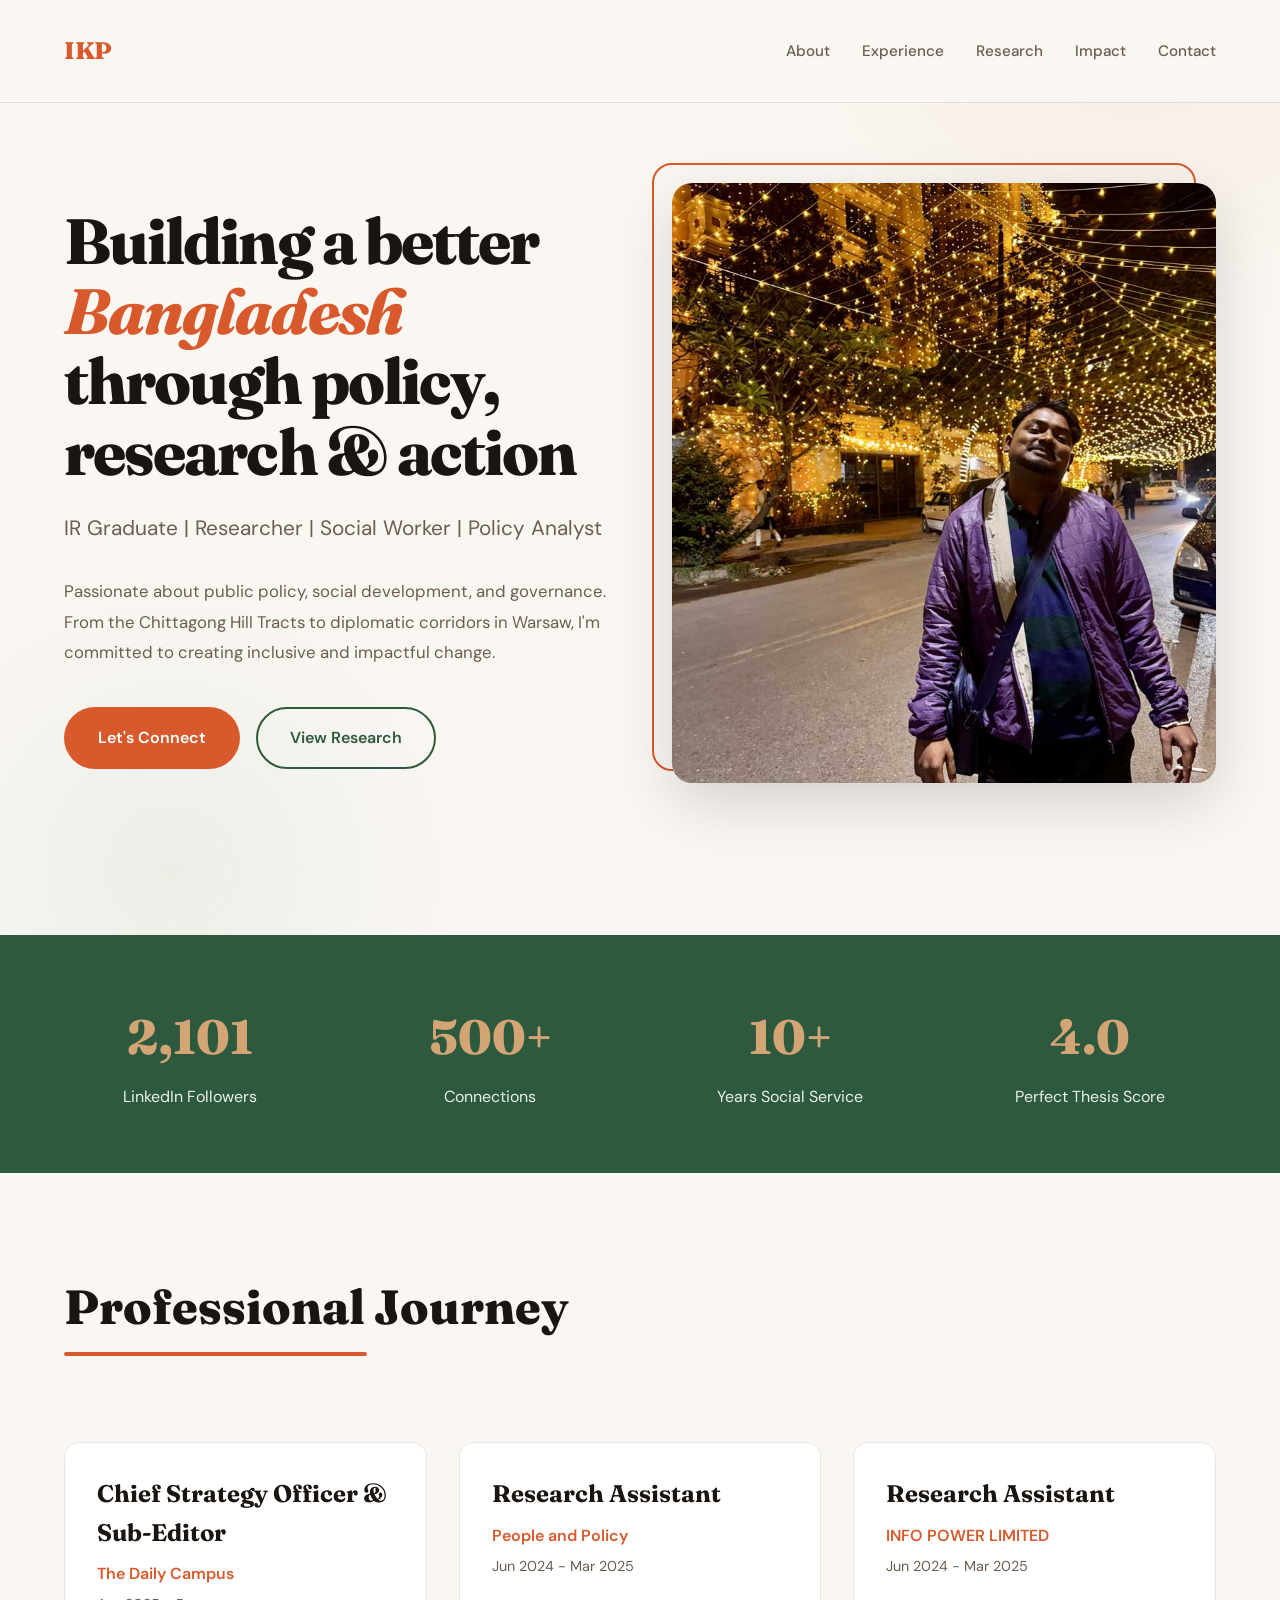
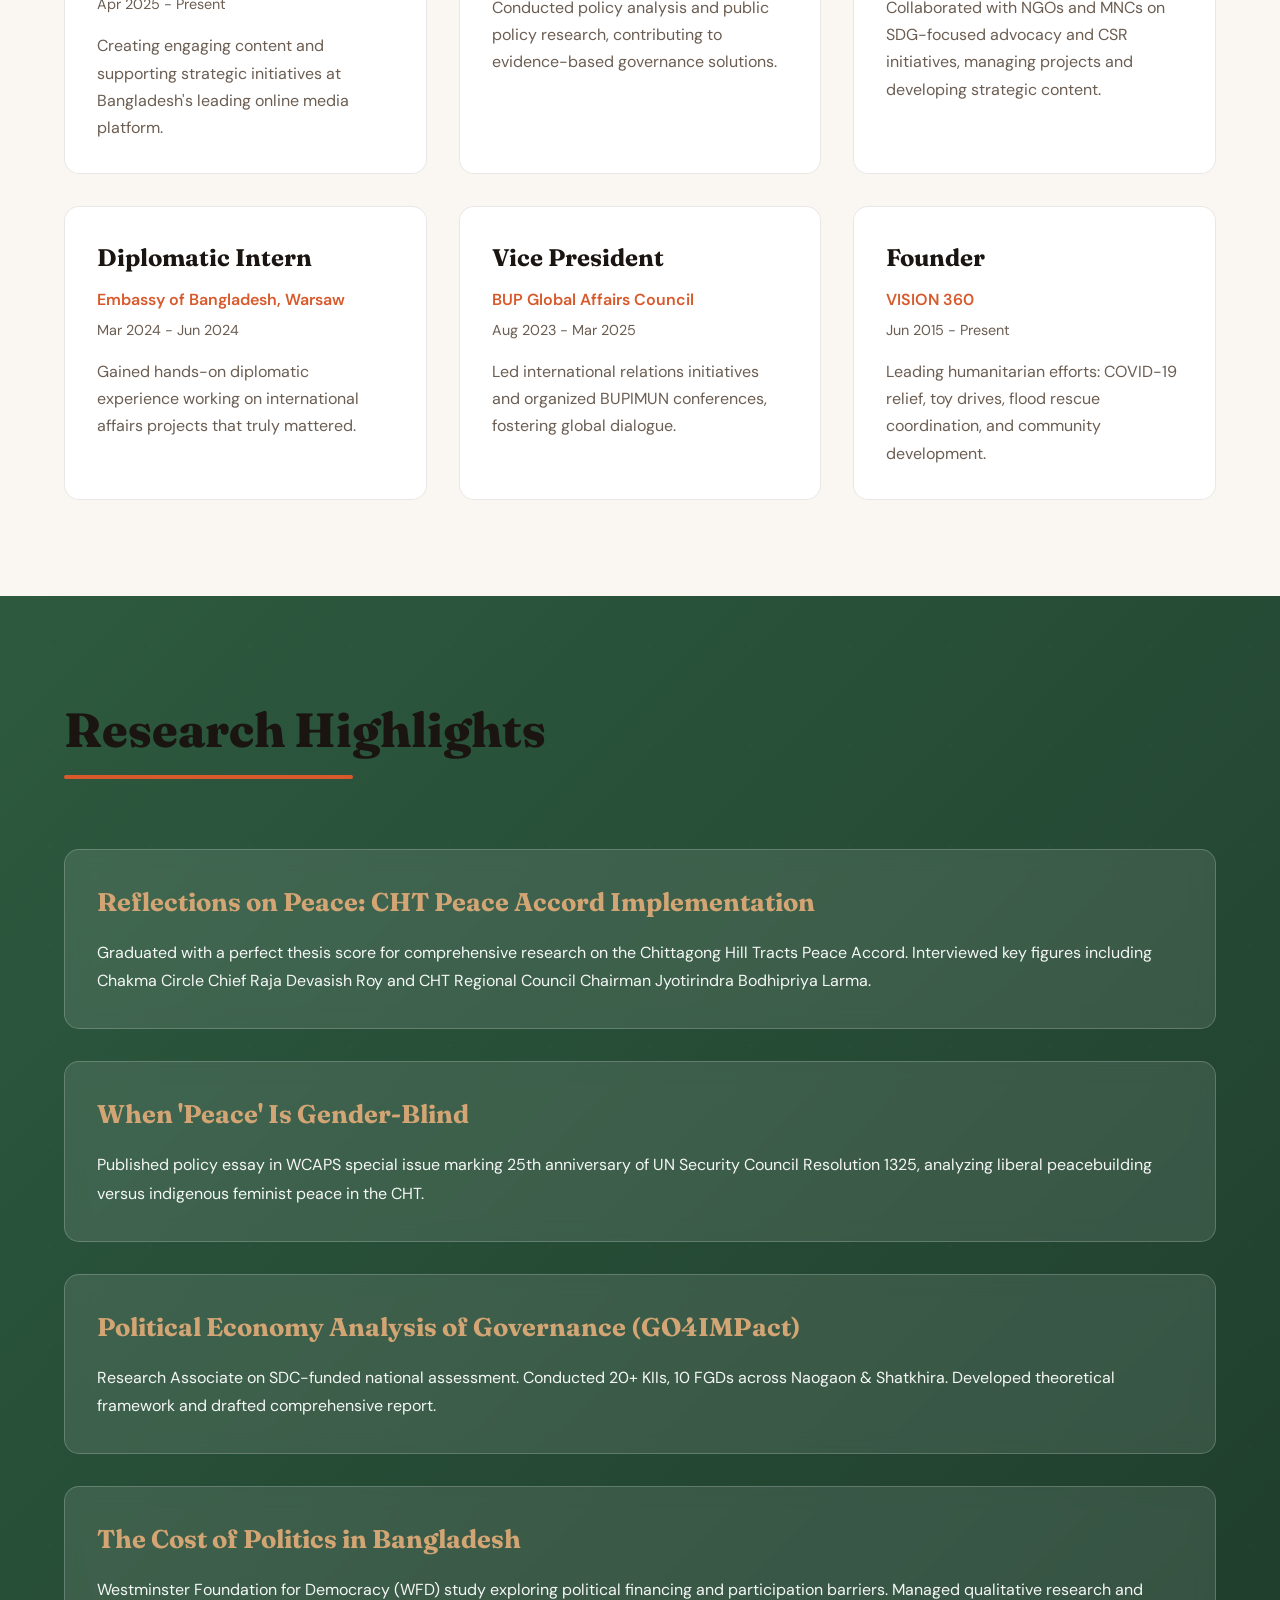
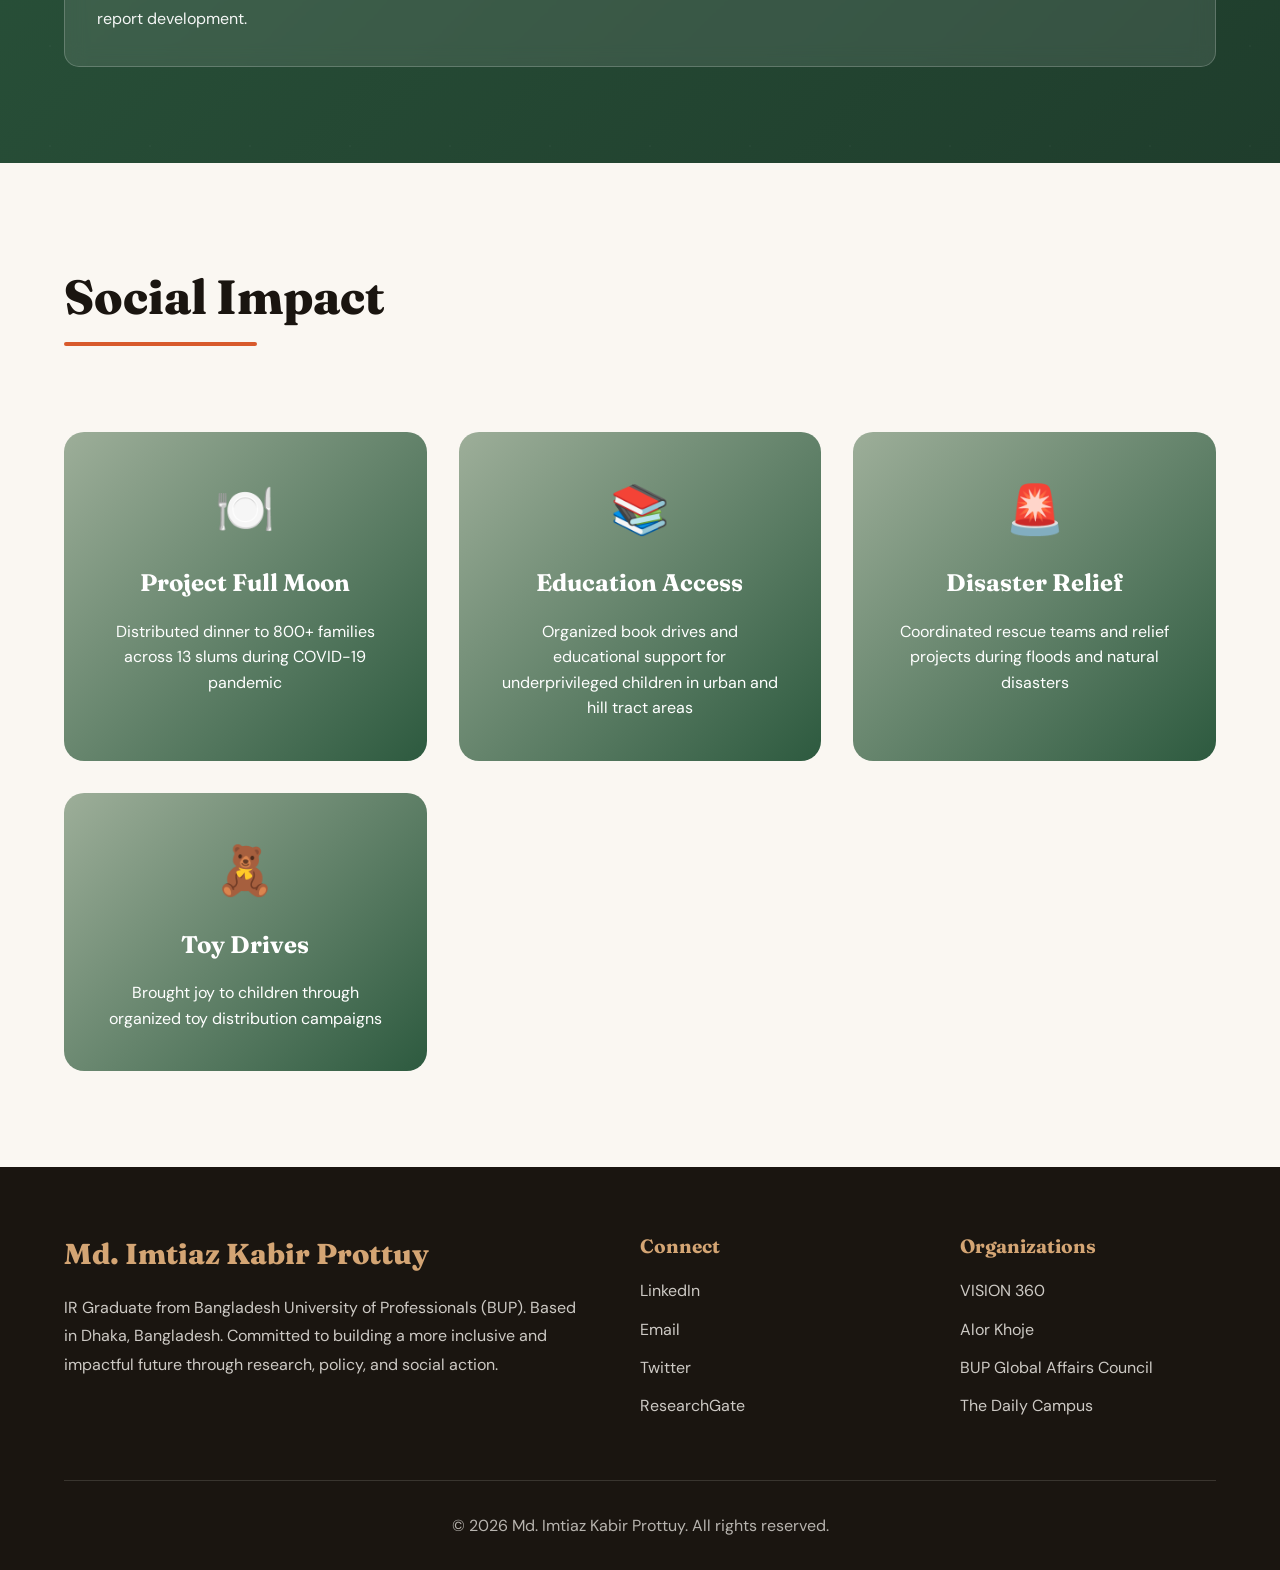
==== commit 50808938: "add links in footer" ====
--- a/index.html
+++ b/index.html
@@ -795,7 +795,7 @@
                 <h4>Connect</h4>
                 <ul>
                     <li><a href="https://linkedin.com/in/imtiaz-kabir-prottuy" target="_blank">LinkedIn</a></li>
-                    <li><a href="mailto:imtiaz@example.com">Email</a></li>
+                    <li><a href="mailto:gmail@prottuy.com">Email</a></li>
                     <li><a href="#" target="_blank">Twitter</a></li>
                     <li><a href="#" target="_blank">ResearchGate</a></li>
                 </ul>
@@ -805,8 +805,8 @@
                 <ul>
                     <li><a href="#">VISION 360</a></li>
                     <li><a href="#">Alor Khoje</a></li>
-                    <li><a href="#">BUP Global Affairs Council</a></li>
-                    <li><a href="#">The Daily Campus</a></li>
+                    <li><a href="https://bup.edu.bd/club-home/bup-global-affairs-council">BUP Global Affairs Council</a></li>
+                    <li><a href="https://english.thedailycampus.com/author/Md.%20Imtiaz%20Kabir%20Prottuy">The Daily Campus</a></li>
                 </ul>
             </div>
         </div>
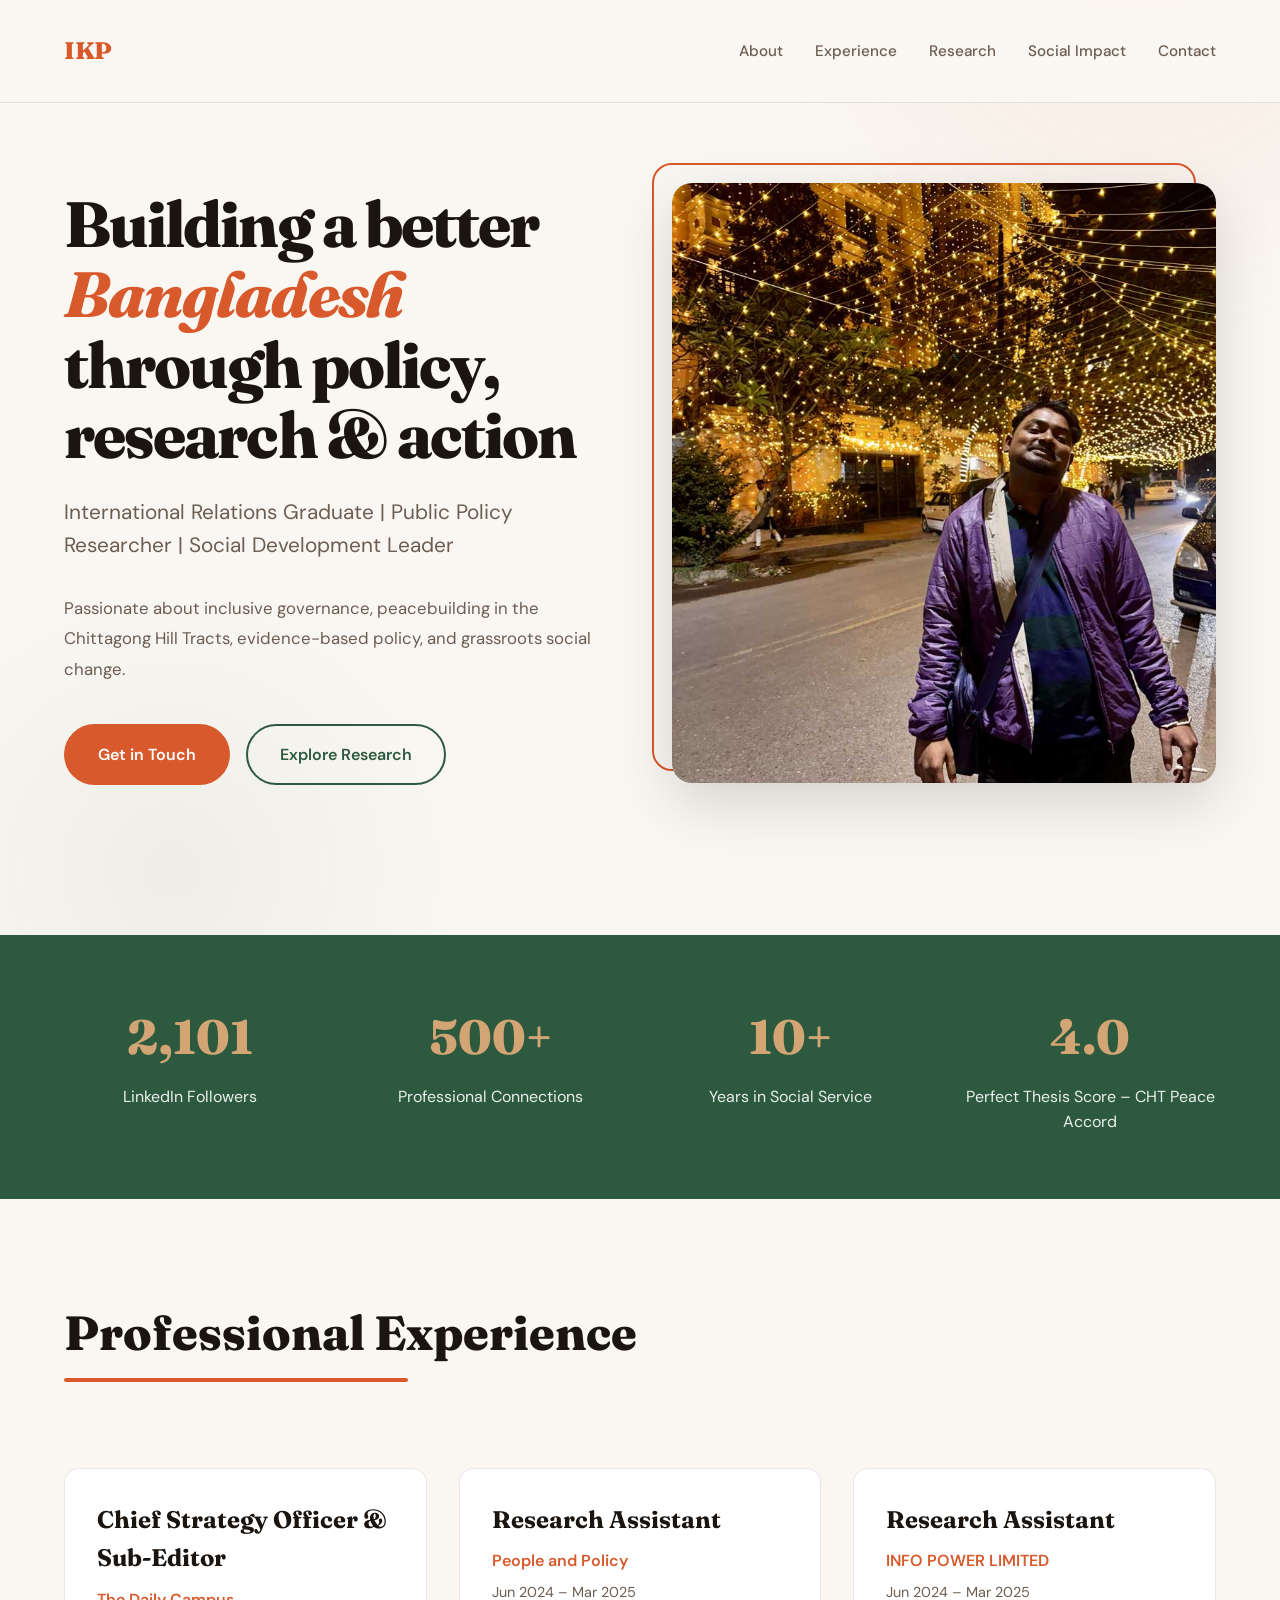
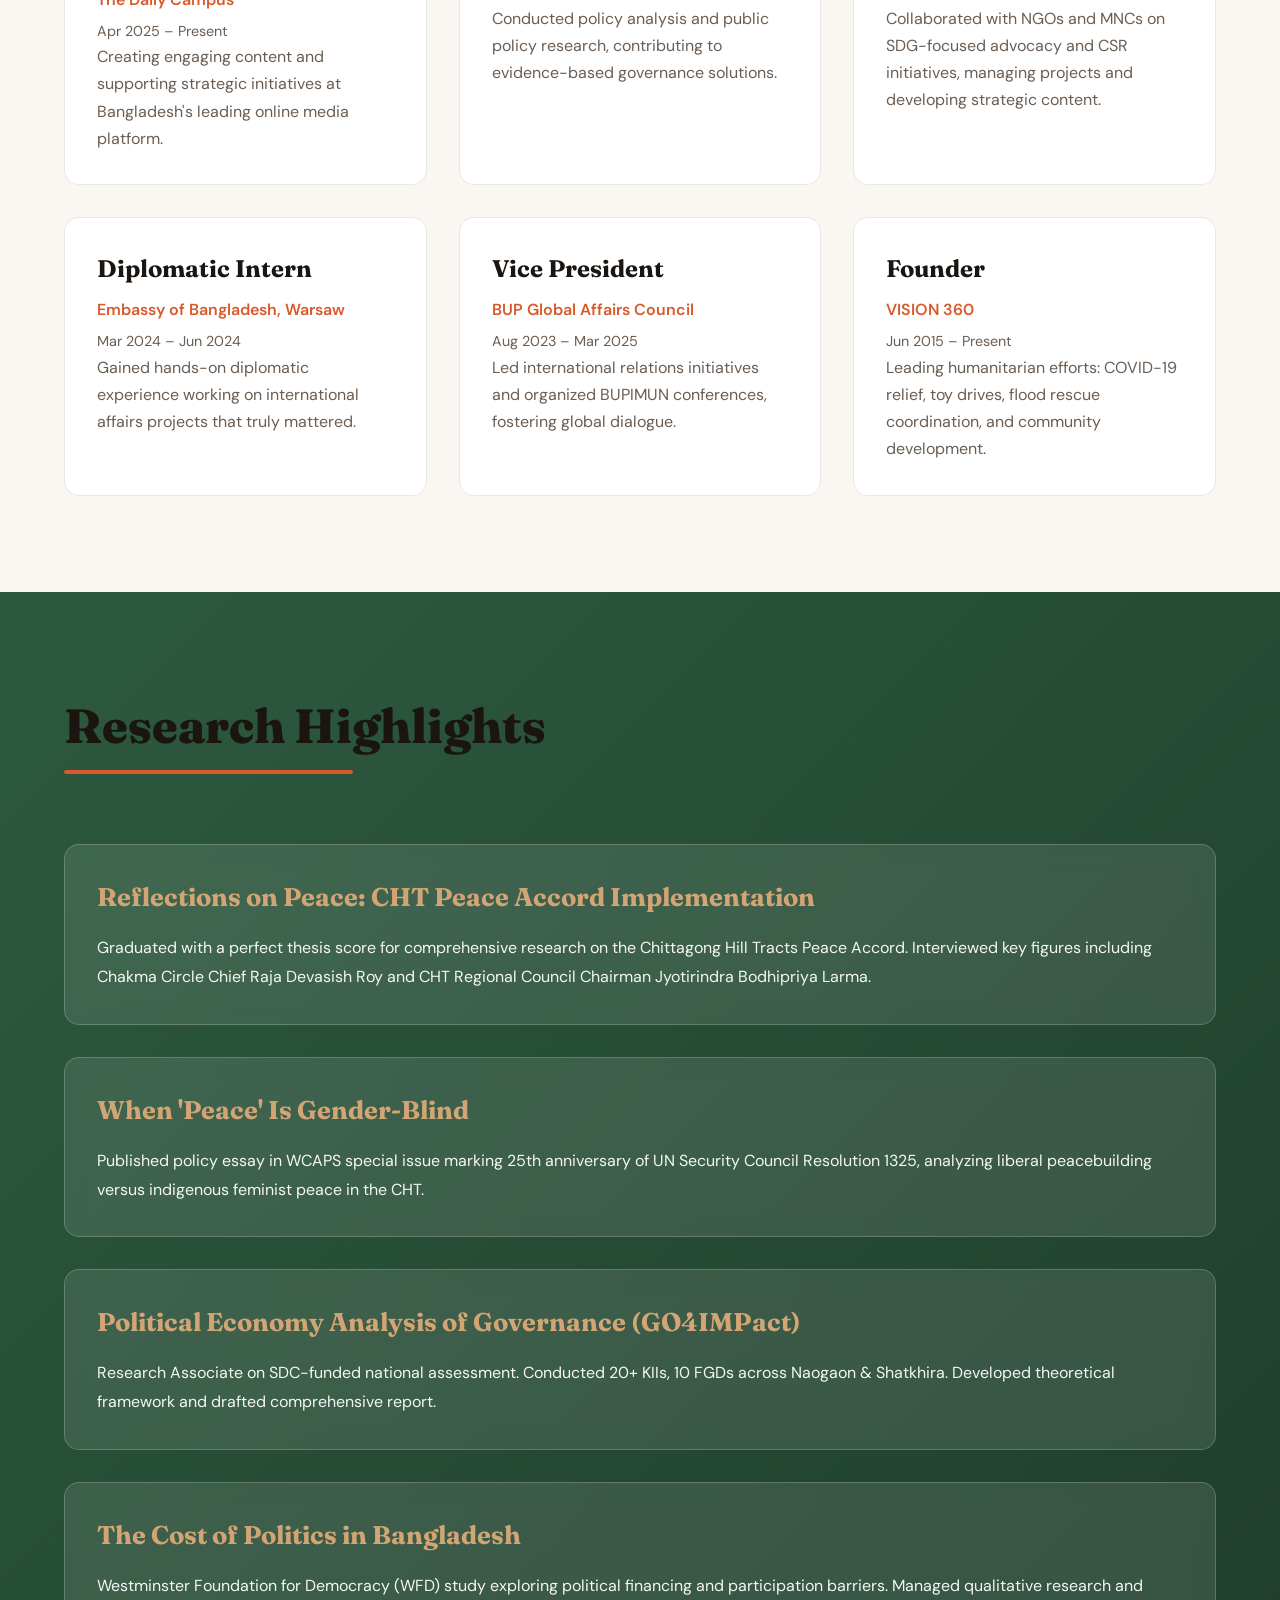
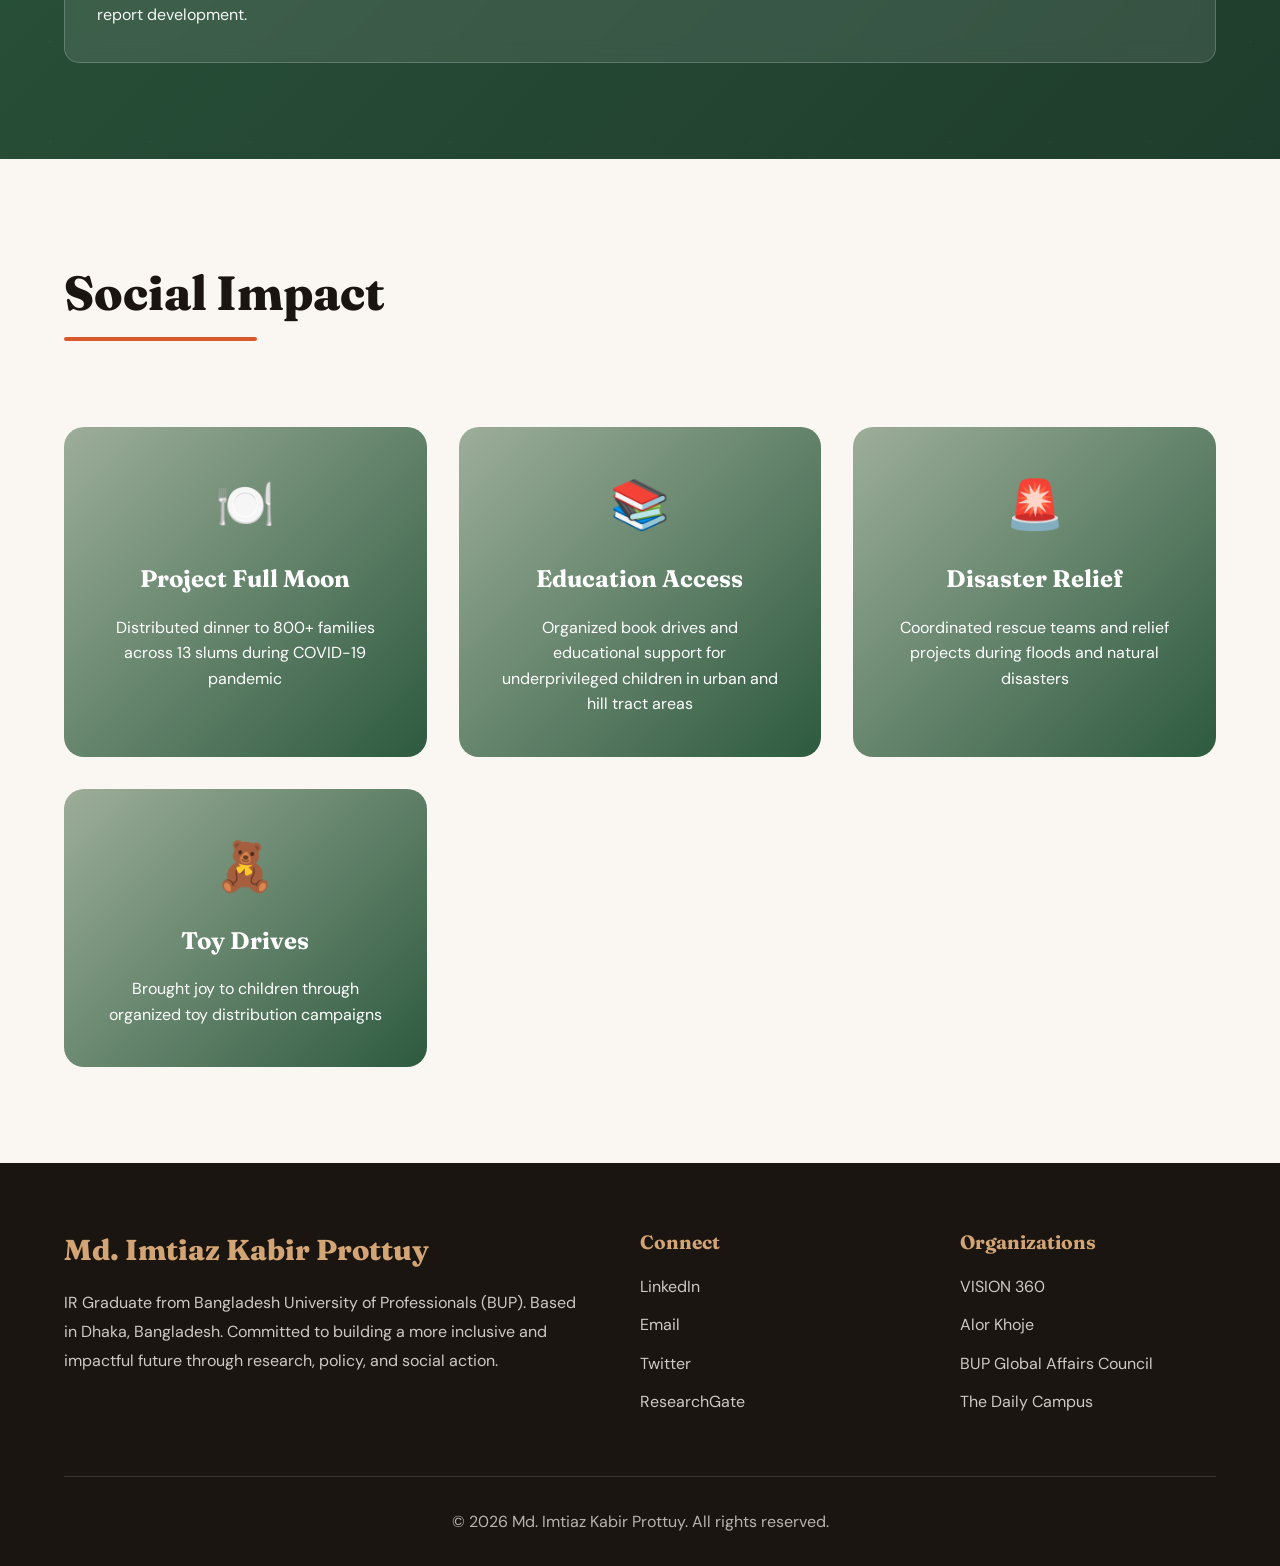
==== commit f5f4ec3f: "Add seo" ====
--- a/index.html
+++ b/index.html
@@ -3,10 +3,40 @@
 <head>
     <meta charset="UTF-8">
     <meta name="viewport" content="width=device-width, initial-scale=1.0">
-    <title>Imtiaz Kabir Prottuy - IR Grad | Researcher | Social Worker</title>
+
+    <!-- ===== Primary SEO Meta Tags ===== -->
+    <title>Imtiaz Kabir Prottuy | International Relations | Public Policy Researcher | Social Impact Leader Bangladesh</title>
+    <meta name="description" content="Md. Imtiaz Kabir Prottuy – IR graduate from BUP, public policy researcher, peacebuilding analyst, and social worker dedicated to inclusive governance, Chittagong Hill Tracts peace process, and community development in Bangladesh.">
+    <meta name="keywords" content="Imtiaz Kabir Prottuy, public policy Bangladesh, CHT Peace Accord, peacebuilding research, social worker Bangladesh, IR graduate BUP, policy analyst Dhaka, governance reform, social impact Bangladesh">
+
+    <!-- Canonical URL (update to your real domain when hosting) -->
+    <link rel="canonical" href="https://prottuy.com/" />
+
+    <!-- Open Graph (Facebook, LinkedIn, WhatsApp, etc.) -->
+    <meta property="og:title" content="Imtiaz Kabir Prottuy – Public Policy Researcher | Peacebuilding | Social Impact">
+    <meta property="og:description" content="Committed to evidence-based policy, inclusive governance, peace processes in CHT, and grassroots social change in Bangladesh.">
+    <meta property="og:image" content="https://prottuy.com/prottuy-hero.jpg>
+    <meta property="og:image:alt" content="Md. Imtiaz Kabir Prottuy – policy researcher and social worker">
+    <meta property="og:url" content="https://prottuy.com/">
+    <meta property="og:type" content="profile">
+    <meta property="og:locale" content="en_US">
+
+    <!-- Twitter / X Cards -->
+    <meta name="twitter:card" content="summary_large_image">
+    <meta name="twitter:title" content="Imtiaz Kabir Prottuy | Public Policy • Peacebuilding • Social Impact">
+    <meta name="twitter:description" content="Researcher & social worker focused on inclusive governance, CHT peace process and community development in Bangladesh.">
+    <meta name="twitter:image" content="https://prottuy.com/prottuy-hero.jpg>
+    <meta name="twitter:image:alt" content="Imtiaz Kabir Prottuy professional portrait">
+
+    <!-- Favicon & touch icons (replace with your actual files) -->
+    <link rel="icon" href="/favicon.ico" type="image/x-icon">
+    <link rel="apple-touch-icon" sizes="180x180" href="/apple-touch-icon.png">
+
+    <!-- Google Fonts -->
     <link rel="preconnect" href="https://fonts.googleapis.com">
     <link rel="preconnect" href="https://fonts.gstatic.com" crossorigin>
     <link href="https://fonts.googleapis.com/css2?family=Fraunces:ital,opsz,wght@0,9..144,300;0,9..144,600;0,9..144,800;1,9..144,300&family=DM+Sans:wght@400;500;700&display=swap" rel="stylesheet">
+
     <style>
         * {
             margin: 0;
@@ -33,7 +63,6 @@
             overflow-x: hidden;
         }
 
-        /* Decorative background elements */
         body::before {
             content: '';
             position: fixed;
@@ -65,7 +94,6 @@
             50% { transform: translate(30px, -30px) scale(1.05); }
         }
 
-        /* Header */
         header {
             padding: 2rem 5%;
             border-bottom: 1px solid rgba(42, 34, 24, 0.1);
@@ -78,14 +106,8 @@
         }
 
         @keyframes slideDown {
-            from {
-                transform: translateY(-100%);
-                opacity: 0;
-            }
-            to {
-                transform: translateY(0);
-                opacity: 1;
-            }
+            from { transform: translateY(-100%); opacity: 0; }
+            to   { transform: translateY(0); opacity: 1; }
         }
 
         nav {
@@ -138,7 +160,6 @@
             width: 100%;
         }
 
-        /* Hero Section */
         .hero {
             max-width: 1400px;
             margin: 0 auto;
@@ -151,14 +172,8 @@
         }
 
         @keyframes fadeInUp {
-            from {
-                opacity: 0;
-                transform: translateY(30px);
-            }
-            to {
-                opacity: 1;
-                transform: translateY(0);
-            }
+            from { opacity: 0; transform: translateY(30px); }
+            to   { opacity: 1; transform: translateY(0); }
         }
 
         .hero-content h1 {
@@ -261,7 +276,6 @@
             z-index: -1;
         }
 
-        /* Stats Section */
         .stats {
             background: var(--deep-green);
             color: white;
@@ -292,7 +306,6 @@
             opacity: 0.9;
         }
 
-        /* Experience Section */
         .experience {
             max-width: 1400px;
             margin: 6rem auto;
@@ -385,7 +398,6 @@
             line-height: 1.7;
         }
 
-        /* Research Highlights */
         .research {
             background: linear-gradient(135deg, #2d5a3f 0%, #1f3d2c 100%);
             color: white;
@@ -453,7 +465,6 @@
             line-height: 1.8;
         }
 
-        /* Impact Section */
         .impact {
             max-width: 1400px;
             margin: 6rem auto;
@@ -492,7 +503,6 @@
             margin-bottom: 1rem;
         }
 
-        /* Footer */
         footer {
             background: var(--warm-black);
             color: var(--warm-cream);
@@ -560,229 +570,204 @@
             opacity: 0.7;
         }
 
-        /* Responsive Design */
+        /* Responsive */
         @media (max-width: 1024px) {
-            .hero {
-                grid-template-columns: 1fr;
-                gap: 3rem;
-            }
-
-            .hero-content h1 {
-                font-size: 3rem;
-            }
-
-            .stats-container {
-                grid-template-columns: repeat(2, 1fr);
-            }
-
-            .footer-content {
-                grid-template-columns: 1fr;
-                gap: 2rem;
-            }
+            .hero { grid-template-columns: 1fr; gap: 3rem; }
+            .hero-content h1 { font-size: 3rem; }
+            .stats-container { grid-template-columns: repeat(2, 1fr); }
+            .footer-content { grid-template-columns: 1fr; gap: 2rem; }
         }
 
         @media (max-width: 768px) {
-            .nav-links {
-                display: none;
-            }
-
-            .hero-content h1 {
-                font-size: 2.5rem;
-            }
-
-            .section-title {
-                font-size: 2rem;
-            }
-
-            .experience-grid {
-                grid-template-columns: 1fr;
-            }
-
-            .stats-container {
-                grid-template-columns: 1fr;
-                gap: 2rem;
-            }
-
-            .cta-buttons {
-                flex-direction: column;
-            }
-
-            .hero-image img {
-                height: 400px;
-            }
-        }
-
-        /* Custom Scrollbar */
-        ::-webkit-scrollbar {
-            width: 10px;
-        }
-
-        ::-webkit-scrollbar-track {
-            background: var(--warm-cream);
-        }
-
-        ::-webkit-scrollbar-thumb {
-            background: var(--burnt-orange);
-            border-radius: 5px;
-        }
-
-        ::-webkit-scrollbar-thumb:hover {
-            background: #b94920;
-        }
-
-        /* Smooth scroll behavior */
-        html {
-            scroll-behavior: smooth;
+            .nav-links { display: none; }
+            .hero-content h1 { font-size: 2.5rem; }
+            .section-title { font-size: 2rem; }
+            .experience-grid { grid-template-columns: 1fr; }
+            .stats-container { grid-template-columns: 1fr; gap: 2rem; }
+            .cta-buttons { flex-direction: column; }
+            .hero-image img { height: 400px; }
+        }
+
+        /* Scrollbar */
+        ::-webkit-scrollbar { width: 10px; }
+        ::-webkit-scrollbar-track { background: var(--warm-cream); }
+        ::-webkit-scrollbar-thumb { background: var(--burnt-orange); border-radius: 5px; }
+        ::-webkit-scrollbar-thumb:hover { background: #b94920; }
+
+        html { scroll-behavior: smooth; }
+
+        /* Visually hidden for screen readers */
+        .visually-hidden {
+            position: absolute;
+            width: 1px;
+            height: 1px;
+            padding: 0;
+            margin: -1px;
+            overflow: hidden;
+            clip: rect(0,0,0,0);
+            border: 0;
         }
     </style>
 </head>
 <body>
+
     <header>
-        <nav>
+        <nav aria-label="Main navigation">
             <div class="logo">IKP</div>
             <ul class="nav-links">
                 <li><a href="#about">About</a></li>
                 <li><a href="#experience">Experience</a></li>
                 <li><a href="#research">Research</a></li>
-                <li><a href="#impact">Impact</a></li>
+                <li><a href="#impact">Social Impact</a></li>
                 <li><a href="#contact">Contact</a></li>
             </ul>
         </nav>
     </header>
 
-    <section class="hero" id="about">
-        <div class="hero-content">
-            <h1>
-                Building a better <span class="highlight">Bangladesh</span> through policy, research & action
-            </h1>
-            <p class="hero-tagline">IR Graduate | Researcher | Social Worker | Policy Analyst</p>
-            <p class="hero-description">
-                Passionate about public policy, social development, and governance. From the Chittagong Hill Tracts to diplomatic corridors in Warsaw, I'm committed to creating inclusive and impactful change.
-            </p>
-            <div class="cta-buttons">
-                <a href="#contact" class="btn btn-primary">Let's Connect</a>
-                <a href="#research" class="btn btn-secondary">View Research</a>
+    <main>
+        <section class="hero" id="about" aria-labelledby="hero-heading">
+            <div class="hero-content">
+                <h1 id="hero-heading">
+                    Building a better <span class="highlight">Bangladesh</span> through policy, research & action
+                </h1>
+                <p class="hero-tagline">International Relations Graduate | Public Policy Researcher | Social Development Leader</p>
+                <p class="hero-description">
+                    Passionate about inclusive governance, peacebuilding in the Chittagong Hill Tracts, evidence-based policy, and grassroots social change.
+                </p>
+                <div class="cta-buttons">
+                    <a href="#contact" class="btn btn-primary">Get in Touch</a>
+                    <a href="#research" class="btn btn-secondary">Explore Research</a>
+                </div>
             </div>
-        </div>
-        <div class="hero-image">
-            <img src="IMG_9414.jpg" alt="Md. Imtiaz Kabir Prottuy">
-        </div>
-    </section>
-
-    <section class="stats">
-        <div class="stats-container">
-            <div class="stat-item">
-                <h3>2,101</h3>
-                <p>LinkedIn Followers</p>
+
+            <div class="hero-image">
+                <img 
+                    src="IMG_9414.jpg" 
+                    alt="Md. Imtiaz Kabir Prottuy – public policy researcher, peacebuilding analyst and social worker from Bangladesh" 
+                    width="800" 
+                    height="600" 
+                    loading="eager"
+                >
             </div>
-            <div class="stat-item">
-                <h3>500+</h3>
-                <p>Connections</p>
+        </section>
+
+        <section class="stats" aria-labelledby="stats-heading">
+            <h2 id="stats-heading" class="visually-hidden">Key Achievements & Reach</h2>
+            <div class="stats-container">
+                <div class="stat-item">
+                    <h3>2,101</h3>
+                    <p>LinkedIn Followers</p>
+                </div>
+                <div class="stat-item">
+                    <h3>500+</h3>
+                    <p>Professional Connections</p>
+                </div>
+                <div class="stat-item">
+                    <h3>10+</h3>
+                    <p>Years in Social Service</p>
+                </div>
+                <div class="stat-item">
+                    <h3>4.0</h3>
+                    <p>Perfect Thesis Score – CHT Peace Accord</p>
+                </div>
             </div>
-            <div class="stat-item">
-                <h3>10+</h3>
-                <p>Years Social Service</p>
+        </section>
+
+        <section class="experience" id="experience" aria-labelledby="experience-heading">
+            <h2 id="experience-heading" class="section-title">Professional Experience</h2>
+            <div class="experience-grid">
+                <div class="experience-card">
+                    <h3>Chief Strategy Officer & Sub-Editor</h3>
+                    <p class="company">The Daily Campus</p>
+                    <time class="period" datetime="2025-04">Apr 2025 – Present</time>
+                    <p>Creating engaging content and supporting strategic initiatives at Bangladesh's leading online media platform.</p>
+                </div>
+                <div class="experience-card">
+                    <h3>Research Assistant</h3>
+                    <p class="company">People and Policy</p>
+                    <time class="period" datetime="2024-06">Jun 2024 – Mar 2025</time>
+                    <p>Conducted policy analysis and public policy research, contributing to evidence-based governance solutions.</p>
+                </div>
+                <div class="experience-card">
+                    <h3>Research Assistant</h3>
+                    <p class="company">INFO POWER LIMITED</p>
+                    <time class="period" datetime="2024-06">Jun 2024 – Mar 2025</time>
+                    <p>Collaborated with NGOs and MNCs on SDG-focused advocacy and CSR initiatives, managing projects and developing strategic content.</p>
+                </div>
+                <div class="experience-card">
+                    <h3>Diplomatic Intern</h3>
+                    <p class="company">Embassy of Bangladesh, Warsaw</p>
+                    <time class="period" datetime="2024-03">Mar 2024 – Jun 2024</time>
+                    <p>Gained hands-on diplomatic experience working on international affairs projects that truly mattered.</p>
+                </div>
+                <div class="experience-card">
+                    <h3>Vice President</h3>
+                    <p class="company">BUP Global Affairs Council</p>
+                    <time class="period" datetime="2023-08">Aug 2023 – Mar 2025</time>
+                    <p>Led international relations initiatives and organized BUPIMUN conferences, fostering global dialogue.</p>
+                </div>
+                <div class="experience-card">
+                    <h3>Founder</h3>
+                    <p class="company">VISION 360</p>
+                    <time class="period" datetime="2015-06">Jun 2015 – Present</time>
+                    <p>Leading humanitarian efforts: COVID-19 relief, toy drives, flood rescue coordination, and community development.</p>
+                </div>
             </div>
-            <div class="stat-item">
-                <h3>4.0</h3>
-                <p>Perfect Thesis Score</p>
+        </section>
+
+        <section class="research" id="research" aria-labelledby="research-heading">
+            <div class="research-container">
+                <h2 id="research-heading" class="section-title">Research Highlights</h2>
+                <div class="research-list">
+                    <div class="research-item">
+                        <h3>Reflections on Peace: CHT Peace Accord Implementation</h3>
+                        <p>Graduated with a perfect thesis score for comprehensive research on the Chittagong Hill Tracts Peace Accord. Interviewed key figures including Chakma Circle Chief Raja Devasish Roy and CHT Regional Council Chairman Jyotirindra Bodhipriya Larma.</p>
+                    </div>
+                    <div class="research-item">
+                        <h3>When 'Peace' Is Gender-Blind</h3>
+                        <p>Published policy essay in WCAPS special issue marking 25th anniversary of UN Security Council Resolution 1325, analyzing liberal peacebuilding versus indigenous feminist peace in the CHT.</p>
+                    </div>
+                    <div class="research-item">
+                        <h3>Political Economy Analysis of Governance (GO4IMPact)</h3>
+                        <p>Research Associate on SDC-funded national assessment. Conducted 20+ KIIs, 10 FGDs across Naogaon & Shatkhira. Developed theoretical framework and drafted comprehensive report.</p>
+                    </div>
+                    <div class="research-item">
+                        <h3>The Cost of Politics in Bangladesh</h3>
+                        <p>Westminster Foundation for Democracy (WFD) study exploring political financing and participation barriers. Managed qualitative research and report development.</p>
+                    </div>
+                </div>
             </div>
-        </div>
-    </section>
-
-    <section class="experience" id="experience">
-        <h2 class="section-title">Professional Journey</h2>
-        <div class="experience-grid">
-            <div class="experience-card">
-                <h3>Chief Strategy Officer & Sub-Editor</h3>
-                <p class="company">The Daily Campus</p>
-                <p class="period">Apr 2025 - Present</p>
-                <p>Creating engaging content and supporting strategic initiatives at Bangladesh's leading online media platform.</p>
+        </section>
+
+        <section class="impact" id="impact" aria-labelledby="impact-heading">
+            <h2 id="impact-heading" class="section-title">Social Impact</h2>
+            <div class="impact-grid">
+                <div class="impact-card">
+                    <div class="impact-icon">🍽️</div>
+                    <h3>Project Full Moon</h3>
+                    <p>Distributed dinner to 800+ families across 13 slums during COVID-19 pandemic</p>
+                </div>
+                <div class="impact-card">
+                    <div class="impact-icon">📚</div>
+                    <h3>Education Access</h3>
+                    <p>Organized book drives and educational support for underprivileged children in urban and hill tract areas</p>
+                </div>
+                <div class="impact-card">
+                    <div class="impact-icon">🚨</div>
+                    <h3>Disaster Relief</h3>
+                    <p>Coordinated rescue teams and relief projects during floods and natural disasters</p>
+                </div>
+                <div class="impact-card">
+                    <div class="impact-icon">🧸</div>
+                    <h3>Toy Drives</h3>
+                    <p>Brought joy to children through organized toy distribution campaigns</p>
+                </div>
             </div>
-            <div class="experience-card">
-                <h3>Research Assistant</h3>
-                <p class="company">People and Policy</p>
-                <p class="period">Jun 2024 - Mar 2025</p>
-                <p>Conducted policy analysis and public policy research, contributing to evidence-based governance solutions.</p>
-            </div>
-            <div class="experience-card">
-                <h3>Research Assistant</h3>
-                <p class="company">INFO POWER LIMITED</p>
-                <p class="period">Jun 2024 - Mar 2025</p>
-                <p>Collaborated with NGOs and MNCs on SDG-focused advocacy and CSR initiatives, managing projects and developing strategic content.</p>
-            </div>
-            <div class="experience-card">
-                <h3>Diplomatic Intern</h3>
-                <p class="company">Embassy of Bangladesh, Warsaw</p>
-                <p class="period">Mar 2024 - Jun 2024</p>
-                <p>Gained hands-on diplomatic experience working on international affairs projects that truly mattered.</p>
-            </div>
-            <div class="experience-card">
-                <h3>Vice President</h3>
-                <p class="company">BUP Global Affairs Council</p>
-                <p class="period">Aug 2023 - Mar 2025</p>
-                <p>Led international relations initiatives and organized BUPIMUN conferences, fostering global dialogue.</p>
-            </div>
-            <div class="experience-card">
-                <h3>Founder</h3>
-                <p class="company">VISION 360</p>
-                <p class="period">Jun 2015 - Present</p>
-                <p>Leading humanitarian efforts: COVID-19 relief, toy drives, flood rescue coordination, and community development.</p>
-            </div>
-        </div>
-    </section>
-
-    <section class="research" id="research">
-        <div class="research-container">
-            <h2 class="section-title">Research Highlights</h2>
-            <div class="research-list">
-                <div class="research-item">
-                    <h3>Reflections on Peace: CHT Peace Accord Implementation</h3>
-                    <p>Graduated with a perfect thesis score for comprehensive research on the Chittagong Hill Tracts Peace Accord. Interviewed key figures including Chakma Circle Chief Raja Devasish Roy and CHT Regional Council Chairman Jyotirindra Bodhipriya Larma.</p>
-                </div>
-                <div class="research-item">
-                    <h3>When 'Peace' Is Gender-Blind</h3>
-                    <p>Published policy essay in WCAPS special issue marking 25th anniversary of UN Security Council Resolution 1325, analyzing liberal peacebuilding versus indigenous feminist peace in the CHT.</p>
-                </div>
-                <div class="research-item">
-                    <h3>Political Economy Analysis of Governance (GO4IMPact)</h3>
-                    <p>Research Associate on SDC-funded national assessment. Conducted 20+ KIIs, 10 FGDs across Naogaon & Shatkhira. Developed theoretical framework and drafted comprehensive report.</p>
-                </div>
-                <div class="research-item">
-                    <h3>The Cost of Politics in Bangladesh</h3>
-                    <p>Westminster Foundation for Democracy (WFD) study exploring political financing and participation barriers. Managed qualitative research and report development.</p>
-                </div>
-            </div>
-        </div>
-    </section>
-
-    <section class="impact" id="impact">
-        <h2 class="section-title">Social Impact</h2>
-        <div class="impact-grid">
-            <div class="impact-card">
-                <div class="impact-icon">🍽️</div>
-                <h3>Project Full Moon</h3>
-                <p>Distributed dinner to 800+ families across 13 slums during COVID-19 pandemic</p>
-            </div>
-            <div class="impact-card">
-                <div class="impact-icon">📚</div>
-                <h3>Education Access</h3>
-                <p>Organized book drives and educational support for underprivileged children in urban and hill tract areas</p>
-            </div>
-            <div class="impact-card">
-                <div class="impact-icon">🚨</div>
-                <h3>Disaster Relief</h3>
-                <p>Coordinated rescue teams and relief projects during floods and natural disasters</p>
-            </div>
-            <div class="impact-card">
-                <div class="impact-icon">🧸</div>
-                <h3>Toy Drives</h3>
-                <p>Brought joy to children through organized toy distribution campaigns</p>
-            </div>
-        </div>
-    </section>
-
-    <footer id="contact">
+        </section>
+    </main>
+
+    <footer id="contact" aria-labelledby="contact-heading">
+        <h2 id="contact-heading" class="visually-hidden">Contact Md. Imtiaz Kabir Prottuy</h2>
         <div class="footer-content">
             <div class="footer-about">
                 <h3>Md. Imtiaz Kabir Prottuy</h3>
@@ -794,26 +779,62 @@
             <div class="footer-links">
                 <h4>Connect</h4>
                 <ul>
-                    <li><a href="https://linkedin.com/in/imtiaz-kabir-prottuy" target="_blank">LinkedIn</a></li>
+                    <li><a href="https://linkedin.com/in/imtiaz-kabir-prottuy" target="_blank" rel="noopener noreferrer">LinkedIn</a></li>
                     <li><a href="mailto:gmail@prottuy.com">Email</a></li>
-                    <li><a href="#" target="_blank">Twitter</a></li>
-                    <li><a href="#" target="_blank">ResearchGate</a></li>
+                    <li><a href="#" target="_blank" rel="noopener noreferrer">Twitter</a></li>
+                    <li><a href="#" target="_blank" rel="noopener noreferrer">ResearchGate</a></li>
                 </ul>
             </div>
             <div class="footer-links">
                 <h4>Organizations</h4>
                 <ul>
-                    <li><a href="#">VISION 360</a></li>
-                    <li><a href="#">Alor Khoje</a></li>
-                    <li><a href="https://bup.edu.bd/club-home/bup-global-affairs-council">BUP Global Affairs Council</a></li>
-                    <li><a href="https://english.thedailycampus.com/author/Md.%20Imtiaz%20Kabir%20Prottuy">The Daily Campus</a></li>
+                    <li><a href="#" target="_blank" rel="noopener noreferrer">VISION 360</a></li>
+                    <li><a href="#" target="_blank" rel="noopener noreferrer">Alor Khoje</a></li>
+                    <li><a href="https://bup.edu.bd/club-home/bup-global-affairs-council" target="_blank" rel="noopener noreferrer">BUP Global Affairs Council</a></li>
+                    <li><a href="https://english.thedailycampus.com/author/Md.%20Imtiaz%20Kabir%20Prottuy" target="_blank" rel="noopener noreferrer">The Daily Campus</a></li>
                 </ul>
             </div>
         </div>
         <div class="footer-bottom">
-            <p>&copy; 2026 Md. Imtiaz Kabir Prottuy. All rights reserved.</p>
+            <p>© 2026 Md. Imtiaz Kabir Prottuy. All rights reserved.</p>
         </div>
     </footer>
+
+    <!-- Structured Data (JSON-LD) – helps Google understand who you are -->
+    <script type="application/ld+json">
+    {
+      "@context": "https://schema.org",
+      "@type": "Person",
+      "name": "Md. Imtiaz Kabir Prottuy",
+      "alternateName": "Imtiaz Kabir Prottuy",
+      "jobTitle": "Public Policy Researcher | Social Development Leader | International Relations Graduate",
+      "description": "Researcher and social worker focused on public policy, peacebuilding in Chittagong Hill Tracts, governance reform, and community development in Bangladesh.",
+      "url": "https://prottuy.com",
+      "sameAs": [
+        "https://linkedin.com/in/imtiaz-kabir-prottuy",
+        "https://twitter.com/yourhandle",
+        "https://researchgate.net/profile/Imtiaz-Kabir-Prottuy"
+      ],
+      "image": "https://prottuy.com/prottuy-hero.jpg,
+      "address": {
+        "@type": "PostalAddress",
+        "addressLocality": "Dhaka",
+        "addressCountry": "BD"
+      },
+      "alumniOf": {
+        "@type": "CollegeOrUniversity",
+        "name": "Bangladesh University of Professionals"
+      },
+      "knowsAbout": [
+        "Public Policy",
+        "Peacebuilding",
+        "Chittagong Hill Tracts",
+        "Sustainable Development Goals",
+        "Governance Reform",
+        "Social Impact Projects"
+      ]
+    }
+    </script>
 
     <script>
         // Smooth scroll animation observer
@@ -831,7 +852,6 @@
             });
         }, observerOptions);
 
-        // Observe all cards and sections
         document.querySelectorAll('.experience-card, .research-item, .impact-card').forEach(el => {
             el.style.opacity = '0';
             el.style.transform = 'translateY(30px)';
@@ -839,7 +859,7 @@
             observer.observe(el);
         });
 
-        // Add parallax effect to hero image
+        // Parallax effect on hero image
         window.addEventListener('scroll', () => {
             const scrolled = window.pageYOffset;
             const heroImage = document.querySelector('.hero-image img');
@@ -848,5 +868,6 @@
             }
         });
     </script>
+
 </body>
 </html>
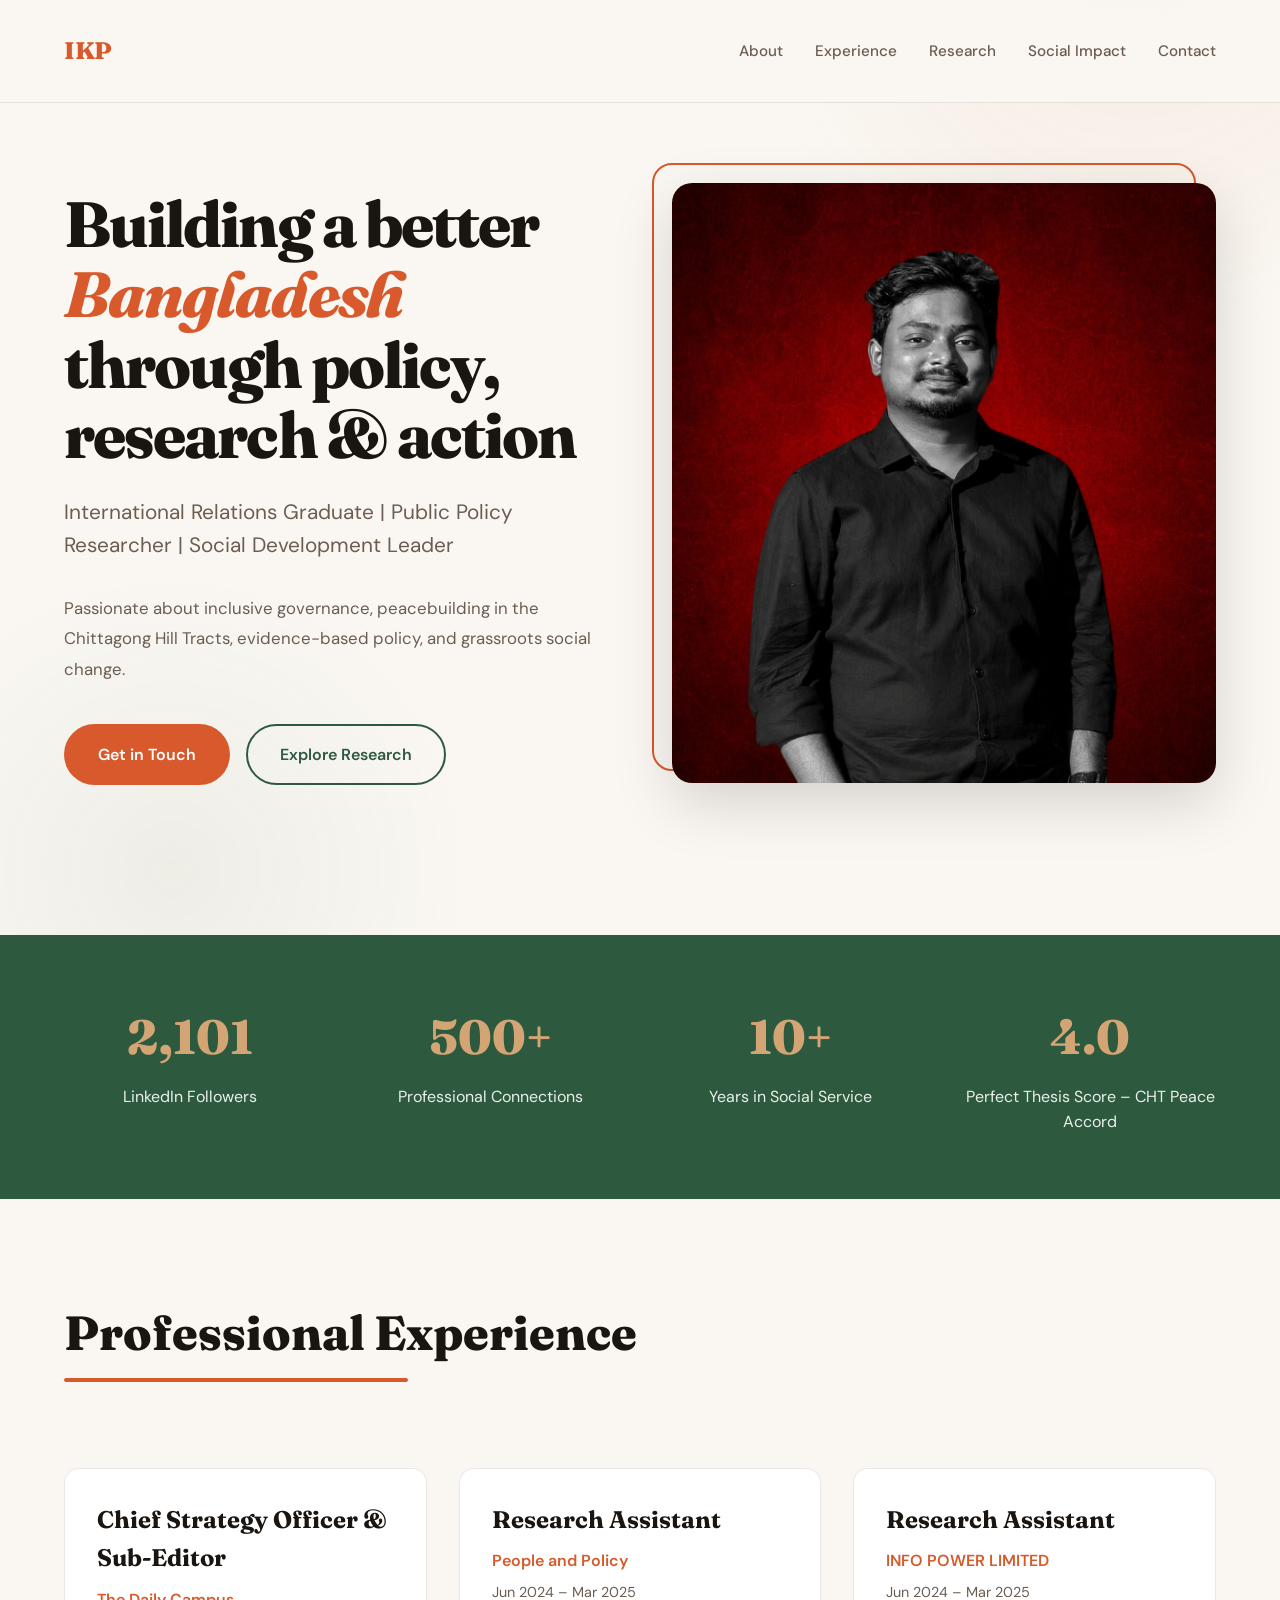
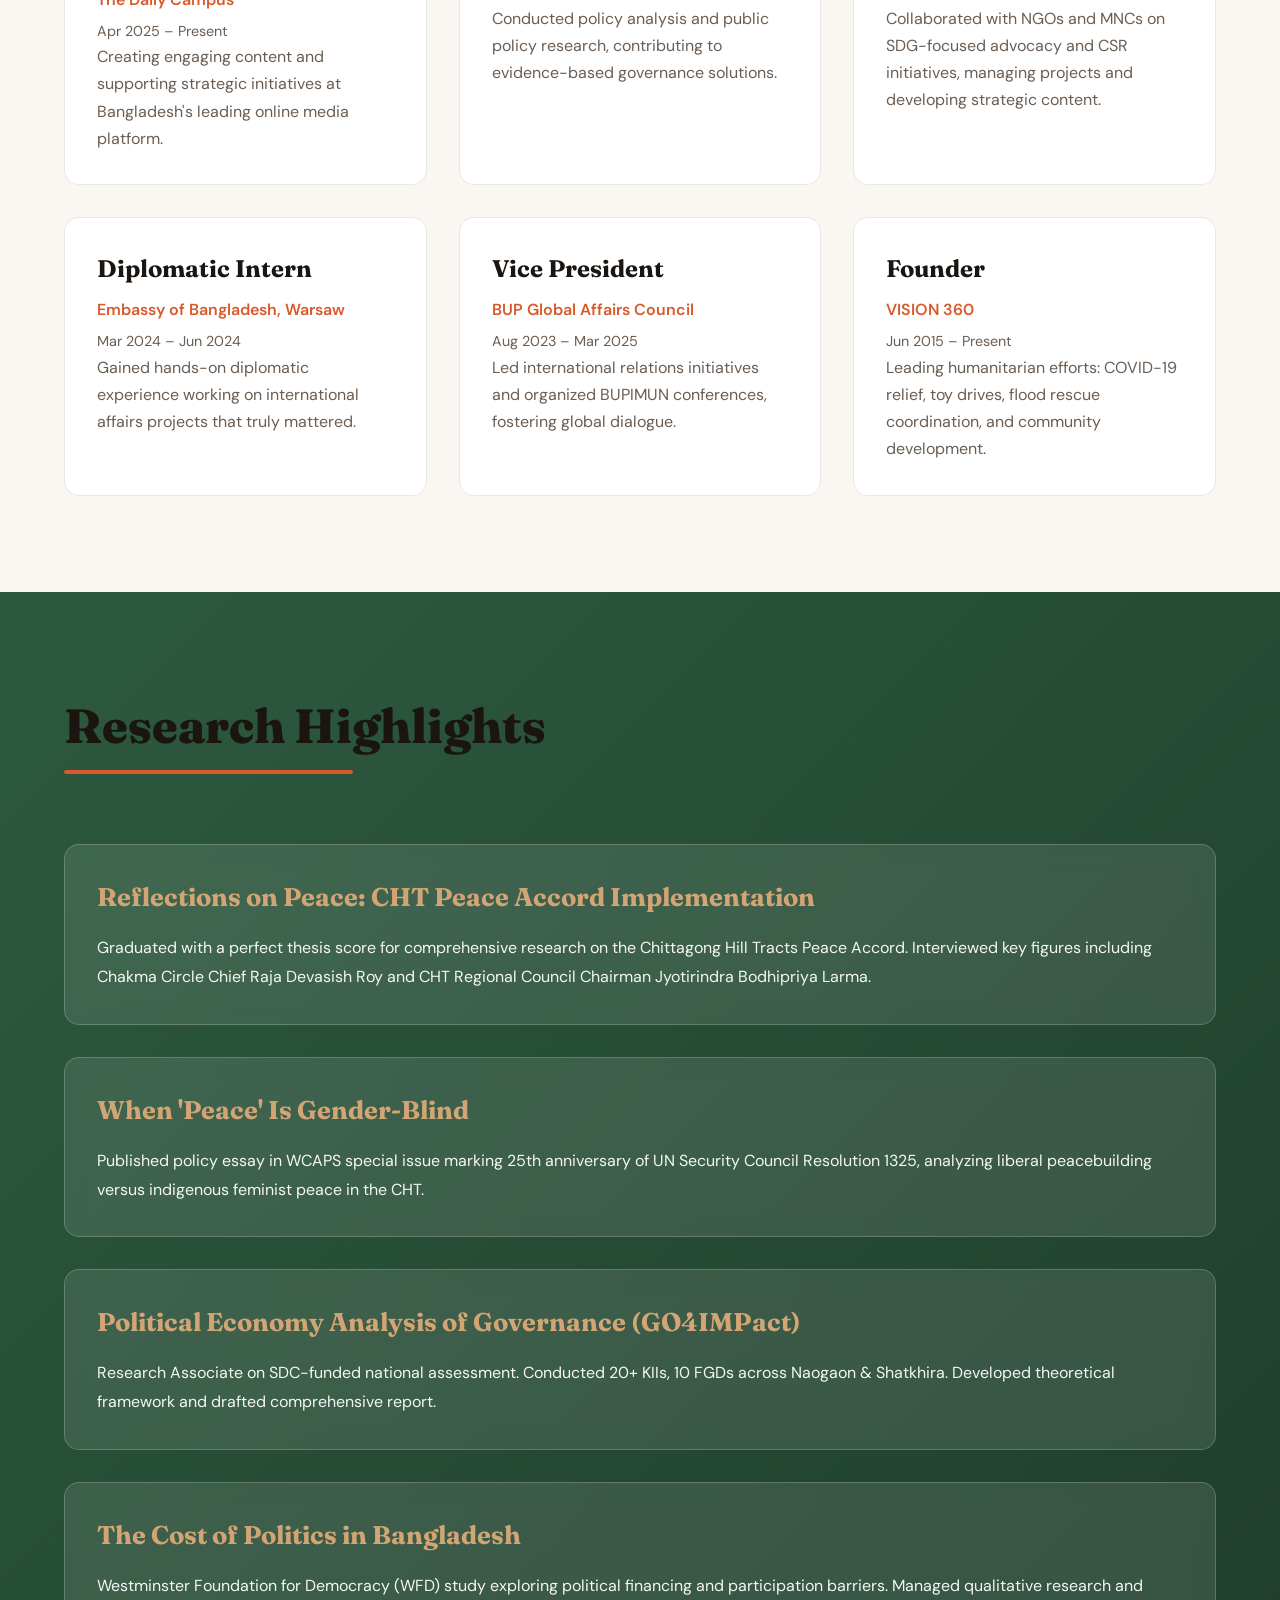
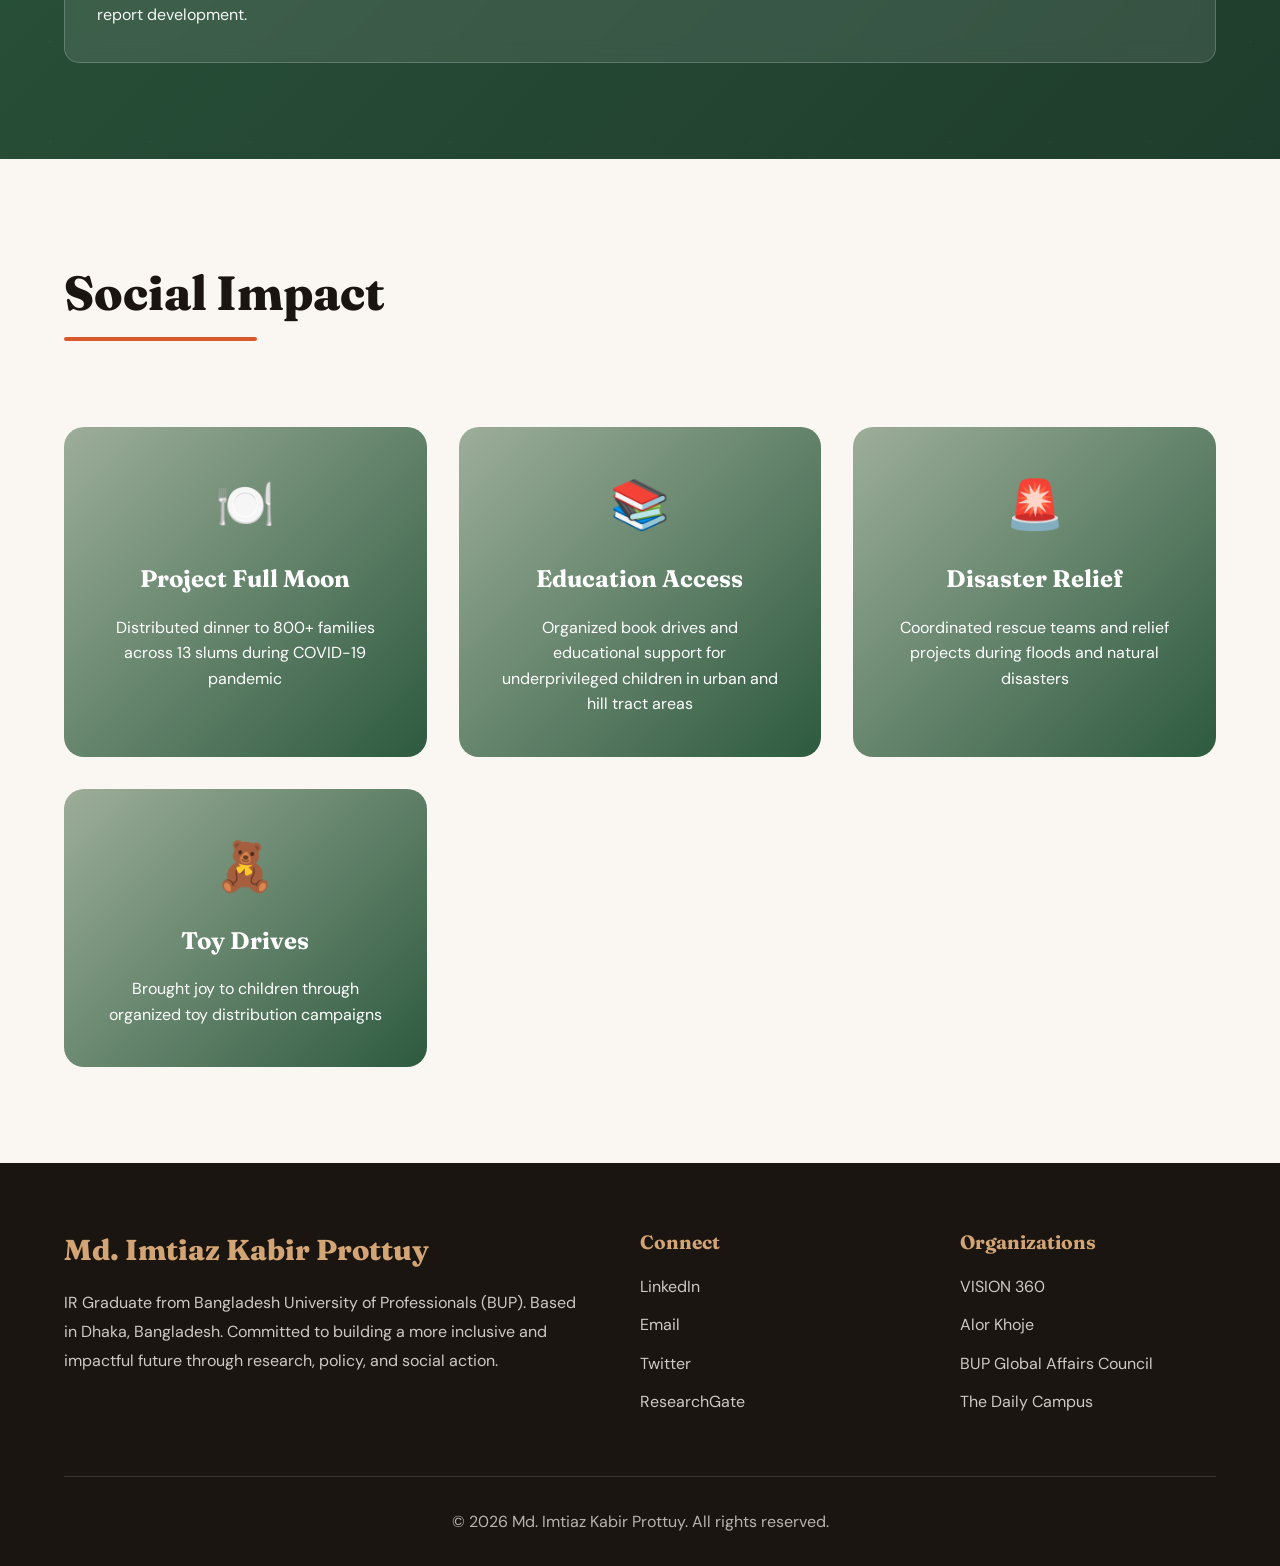
==== commit f4d69608: "Update Open Graph and Twitter image URL" ====
--- a/index.html
+++ b/index.html
@@ -15,7 +15,7 @@
     <!-- Open Graph (Facebook, LinkedIn, WhatsApp, etc.) -->
     <meta property="og:title" content="Imtiaz Kabir Prottuy – Public Policy Researcher | Peacebuilding | Social Impact">
     <meta property="og:description" content="Committed to evidence-based policy, inclusive governance, peace processes in CHT, and grassroots social change in Bangladesh.">
-    <meta property="og:image" content="https://prottuy.com/prottuy-hero.jpg>
+    <meta property="og:image" content="https://prottuy.com/file_00000000d970720b8852e775d047f581.jpg">
     <meta property="og:image:alt" content="Md. Imtiaz Kabir Prottuy – policy researcher and social worker">
     <meta property="og:url" content="https://prottuy.com/">
     <meta property="og:type" content="profile">
@@ -25,7 +25,7 @@
     <meta name="twitter:card" content="summary_large_image">
     <meta name="twitter:title" content="Imtiaz Kabir Prottuy | Public Policy • Peacebuilding • Social Impact">
     <meta name="twitter:description" content="Researcher & social worker focused on inclusive governance, CHT peace process and community development in Bangladesh.">
-    <meta name="twitter:image" content="https://prottuy.com/prottuy-hero.jpg>
+    <meta name="twitter:image" content="https://prottuy.com/file_00000000d970720b8852e775d047f581.jpg">
     <meta name="twitter:image:alt" content="Imtiaz Kabir Prottuy professional portrait">
 
     <!-- Favicon & touch icons (replace with your actual files) -->
@@ -642,7 +642,7 @@
 
             <div class="hero-image">
                 <img 
-                    src="IMG_9414.jpg" 
+                    src="file_00000000d970720b8852e775d047f581.jpg" 
                     alt="Md. Imtiaz Kabir Prottuy – public policy researcher, peacebuilding analyst and social worker from Bangladesh" 
                     width="800" 
                     height="600" 
@@ -815,7 +815,7 @@
         "https://twitter.com/yourhandle",
         "https://researchgate.net/profile/Imtiaz-Kabir-Prottuy"
       ],
-      "image": "https://prottuy.com/prottuy-hero.jpg,
+      "image": "https://prottuy.com/prottuy-hero.jpg",
       "address": {
         "@type": "PostalAddress",
         "addressLocality": "Dhaka",
@@ -870,4 +870,4 @@
     </script>
 
 </body>
-</html>+</html>
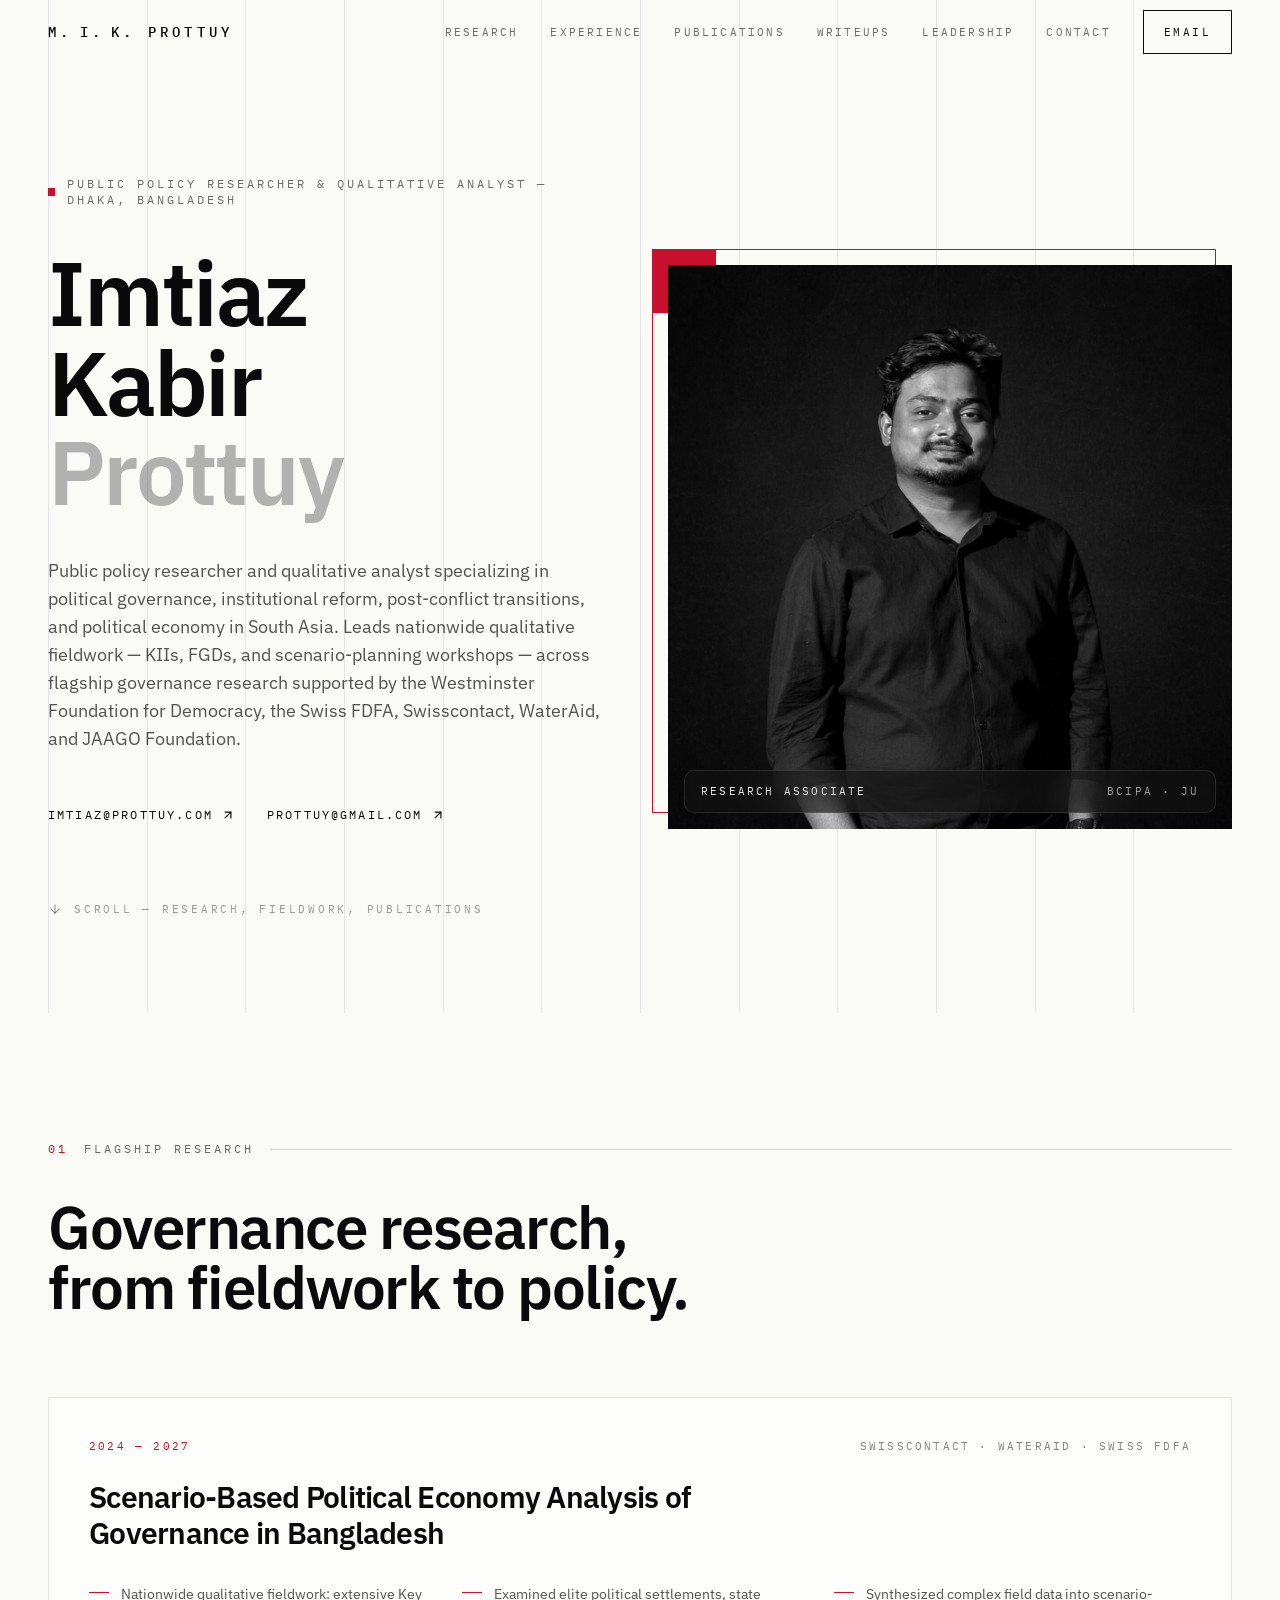
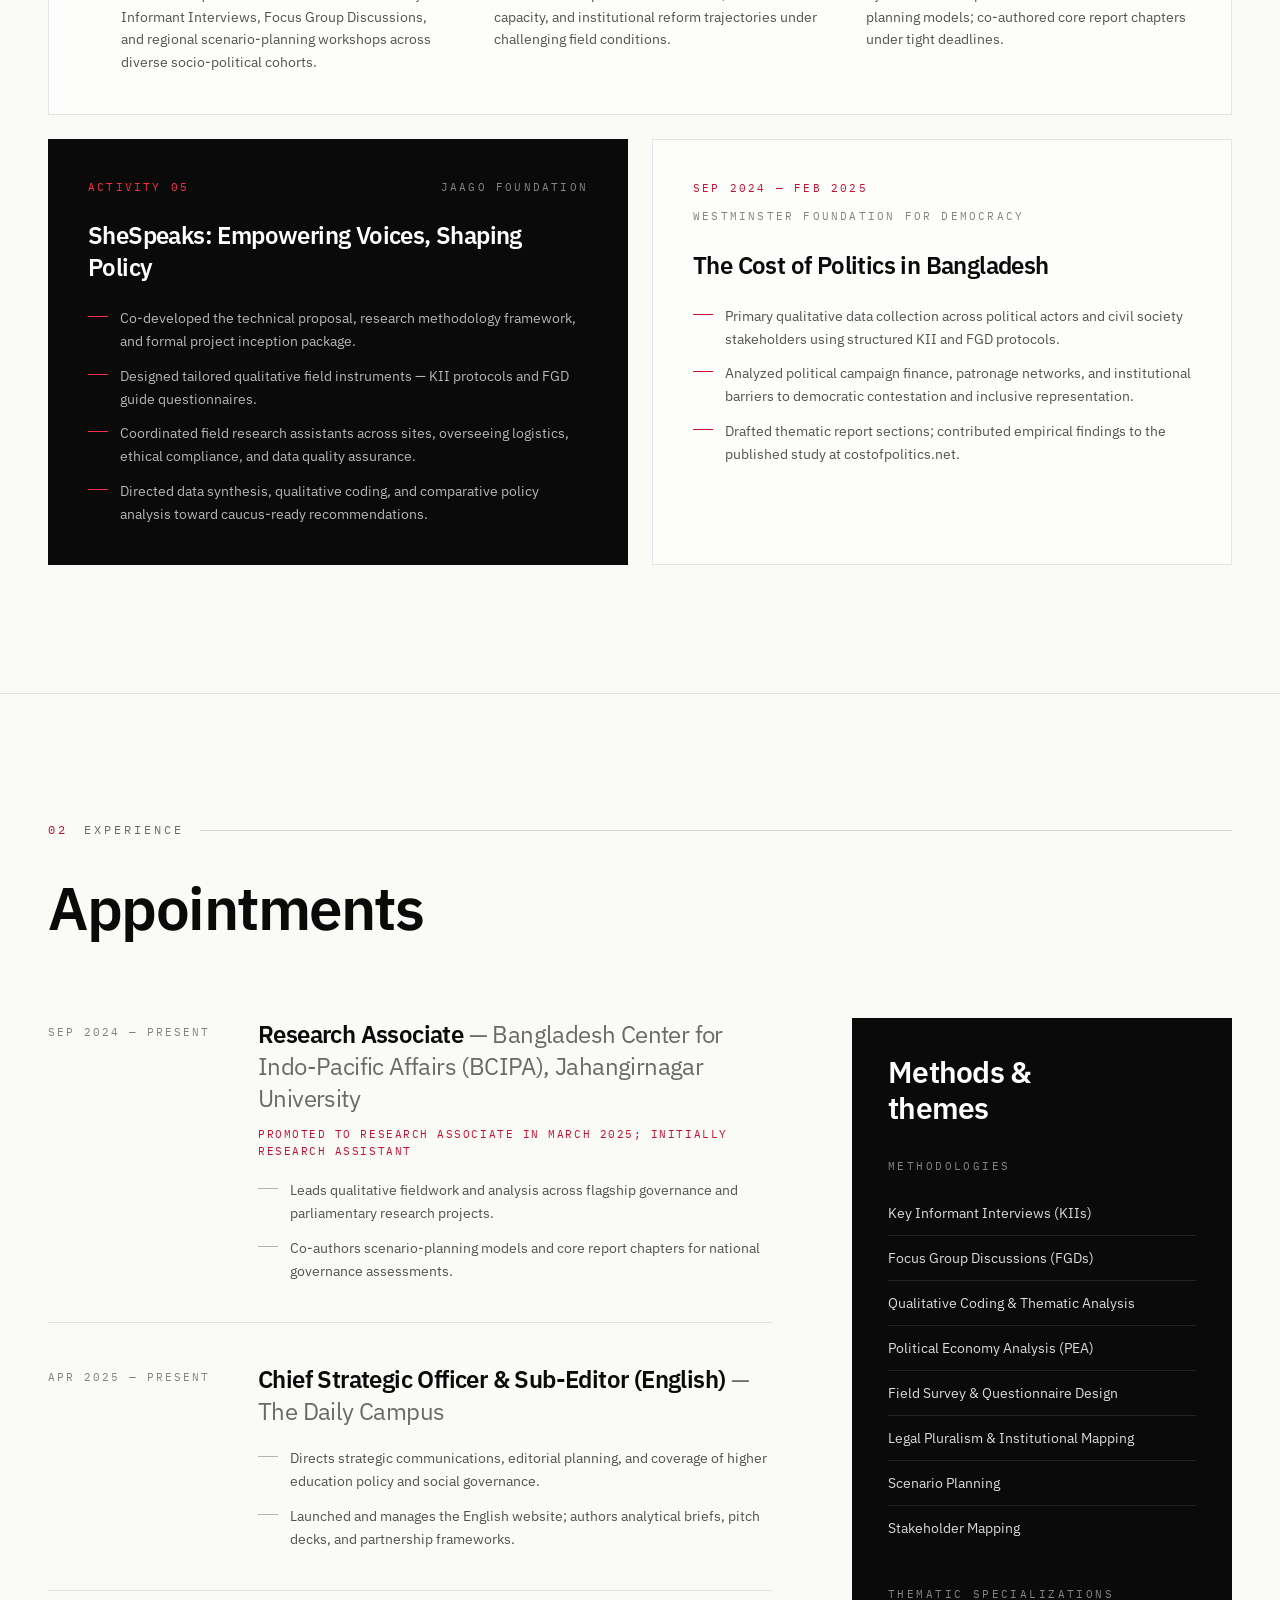
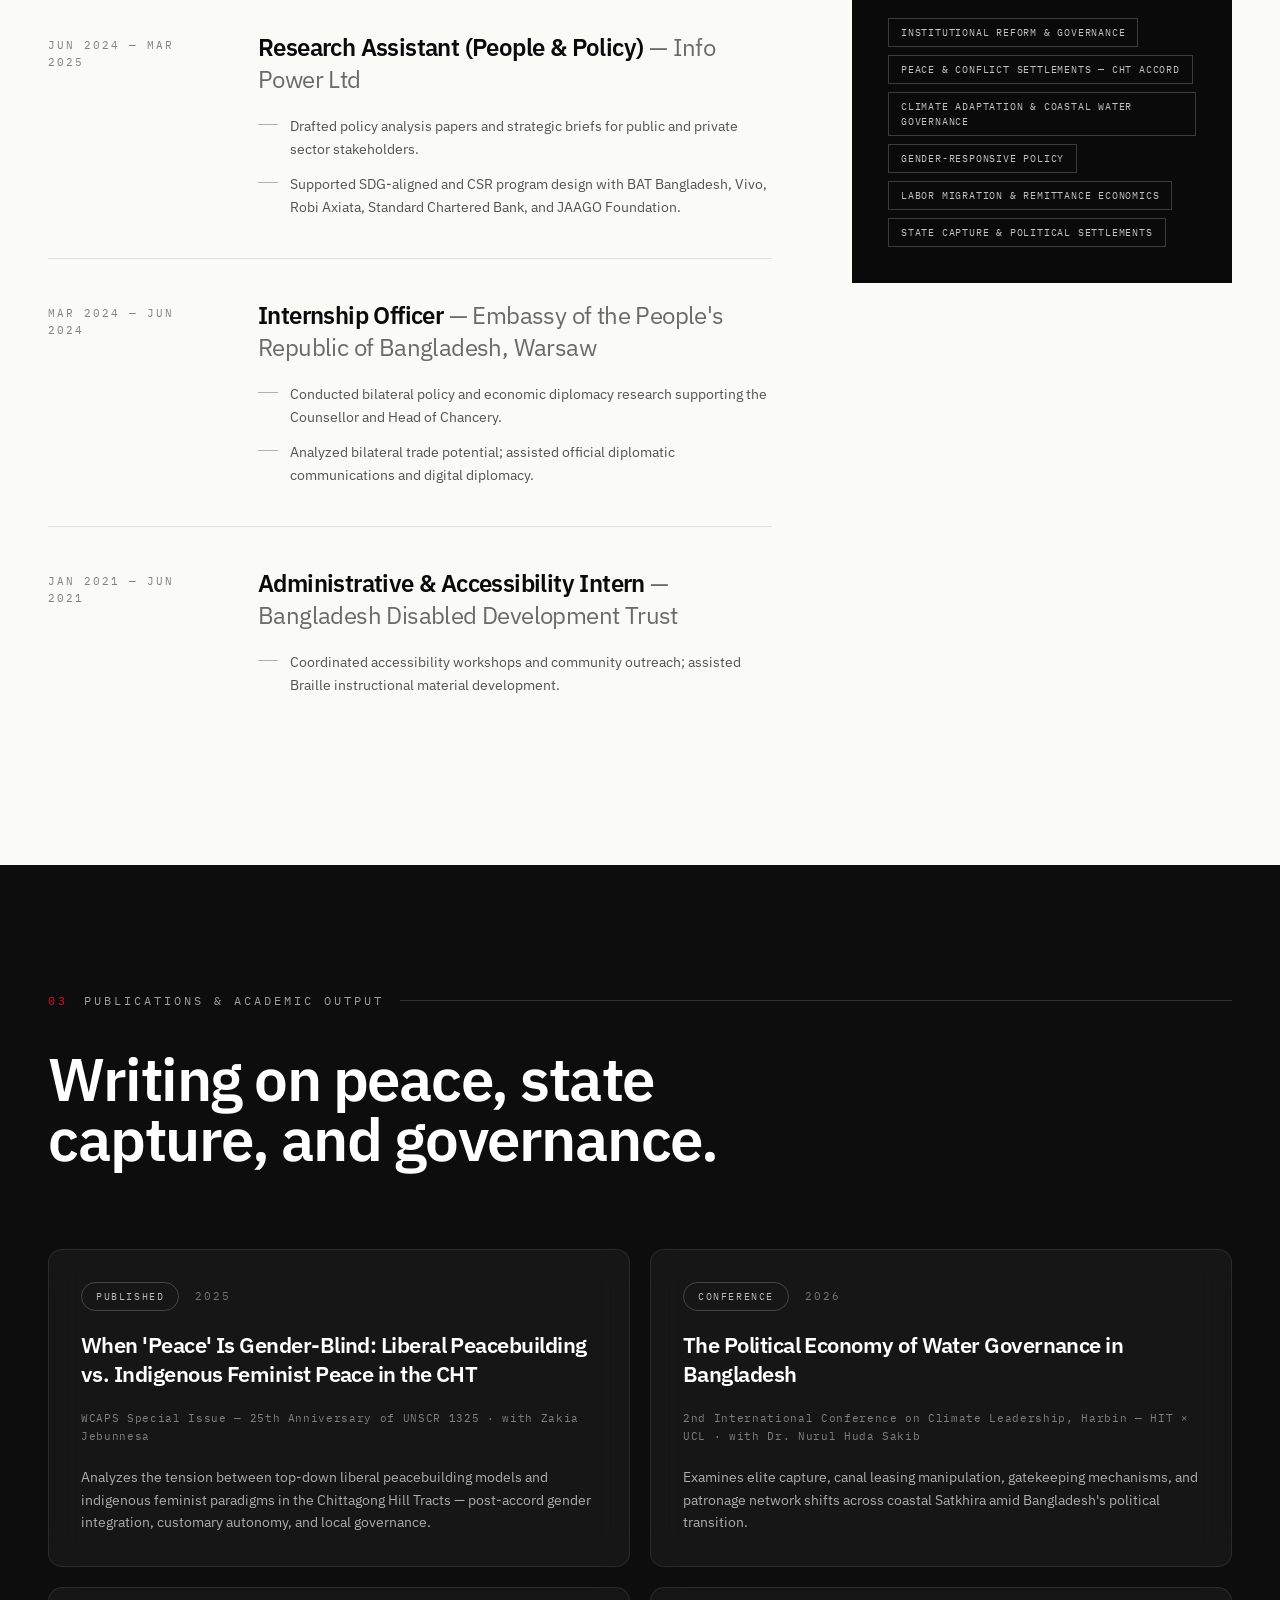
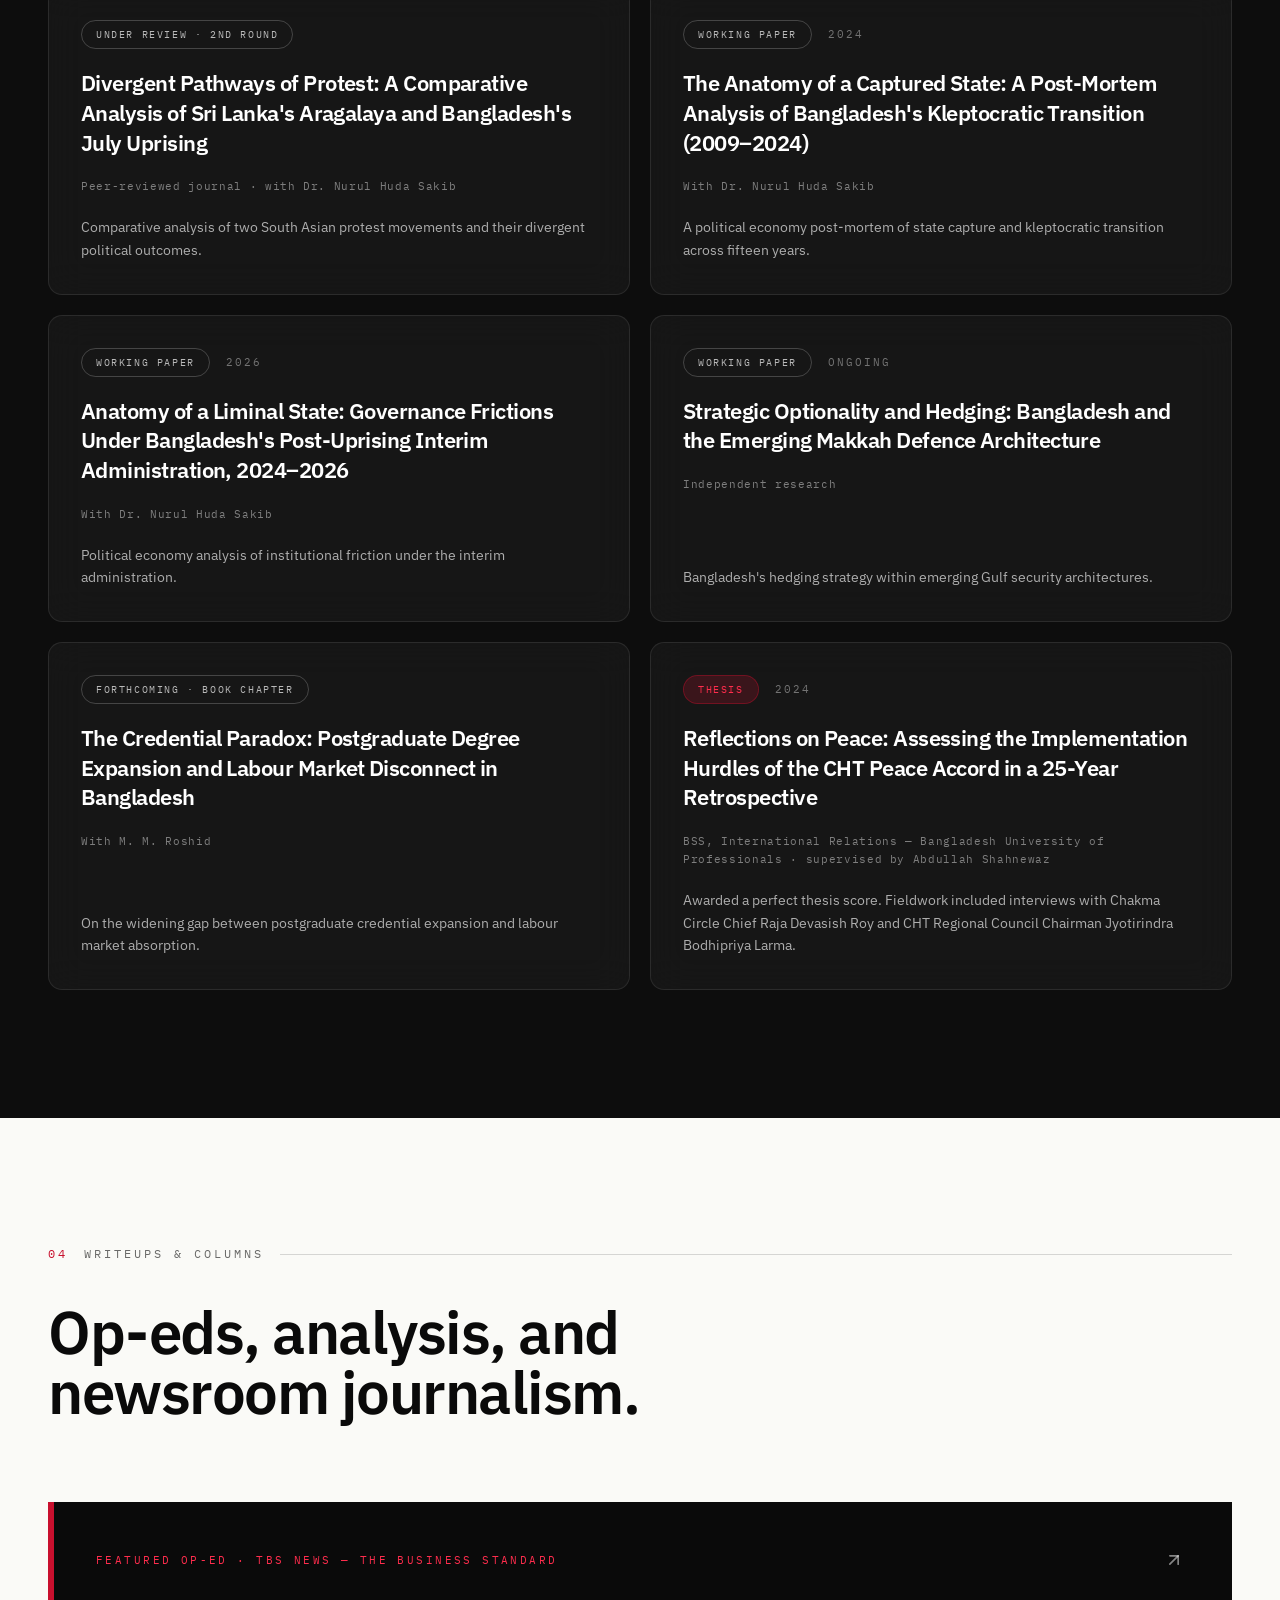
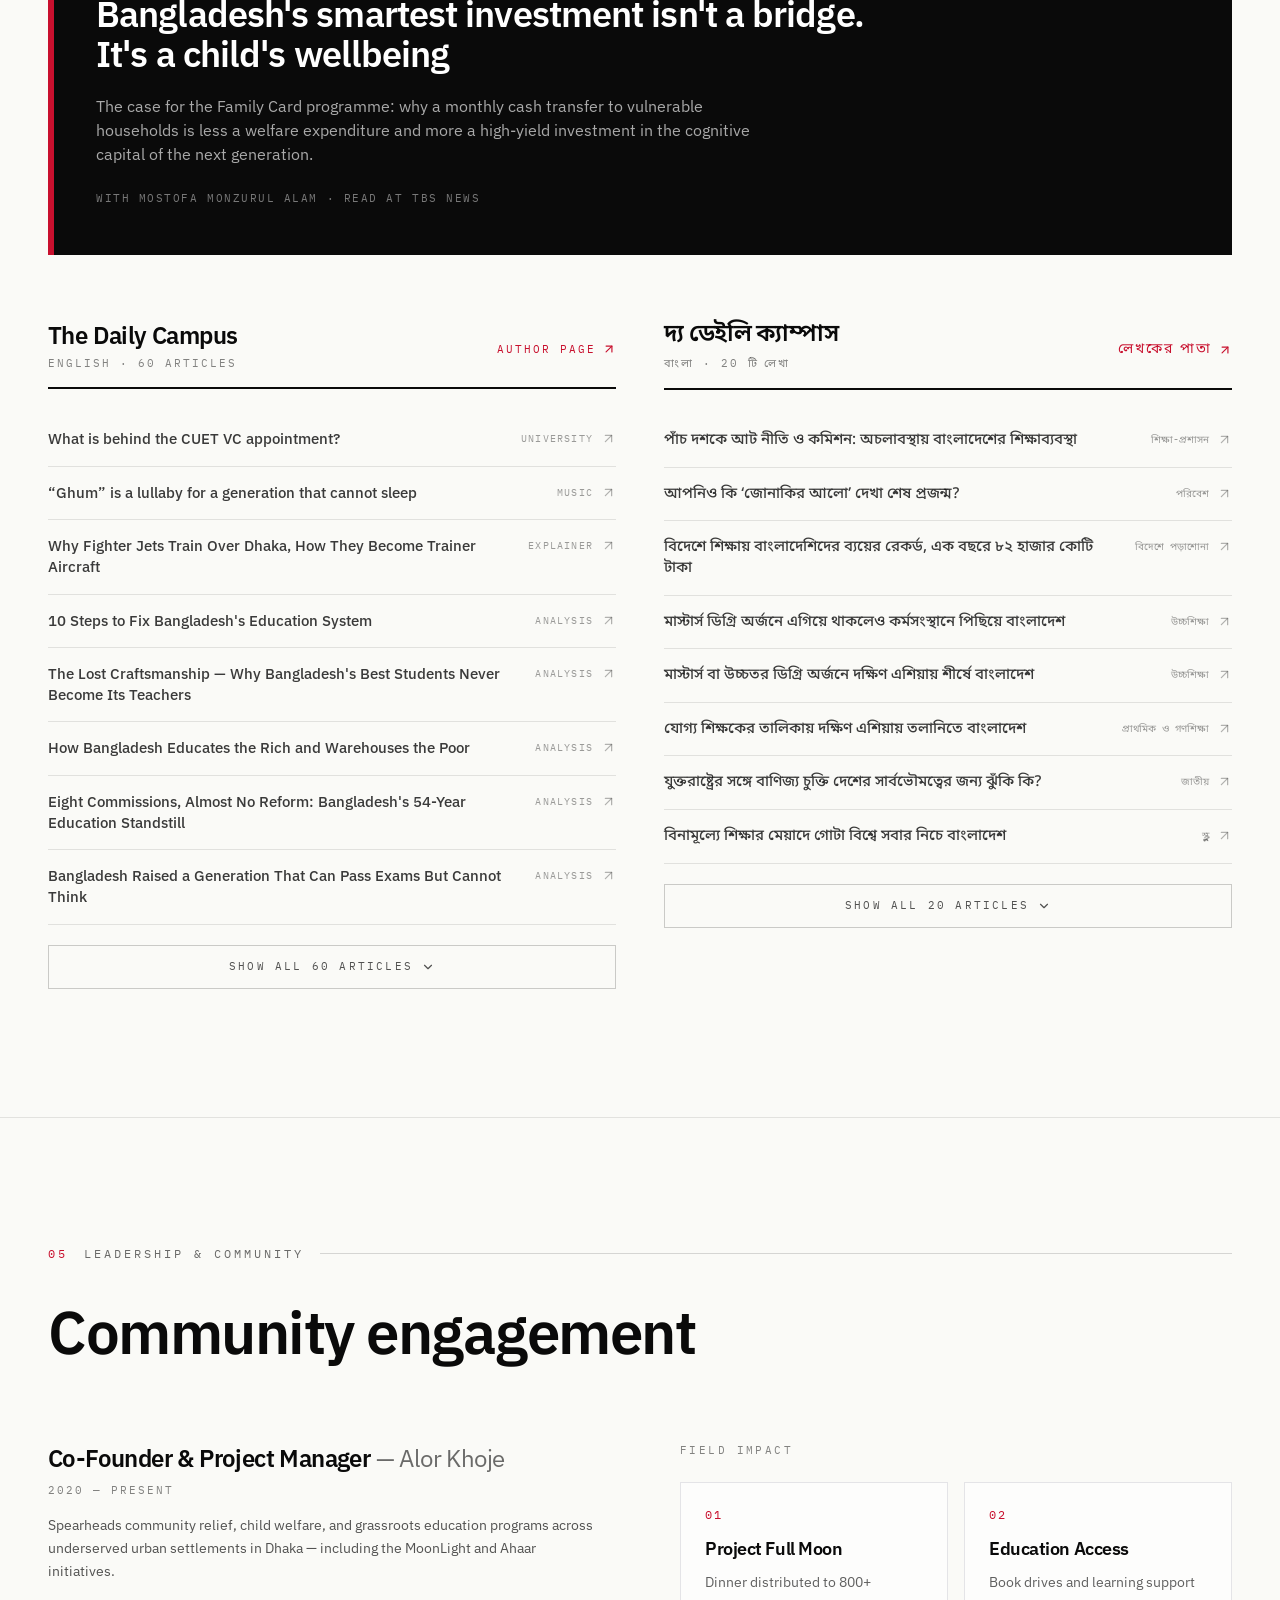
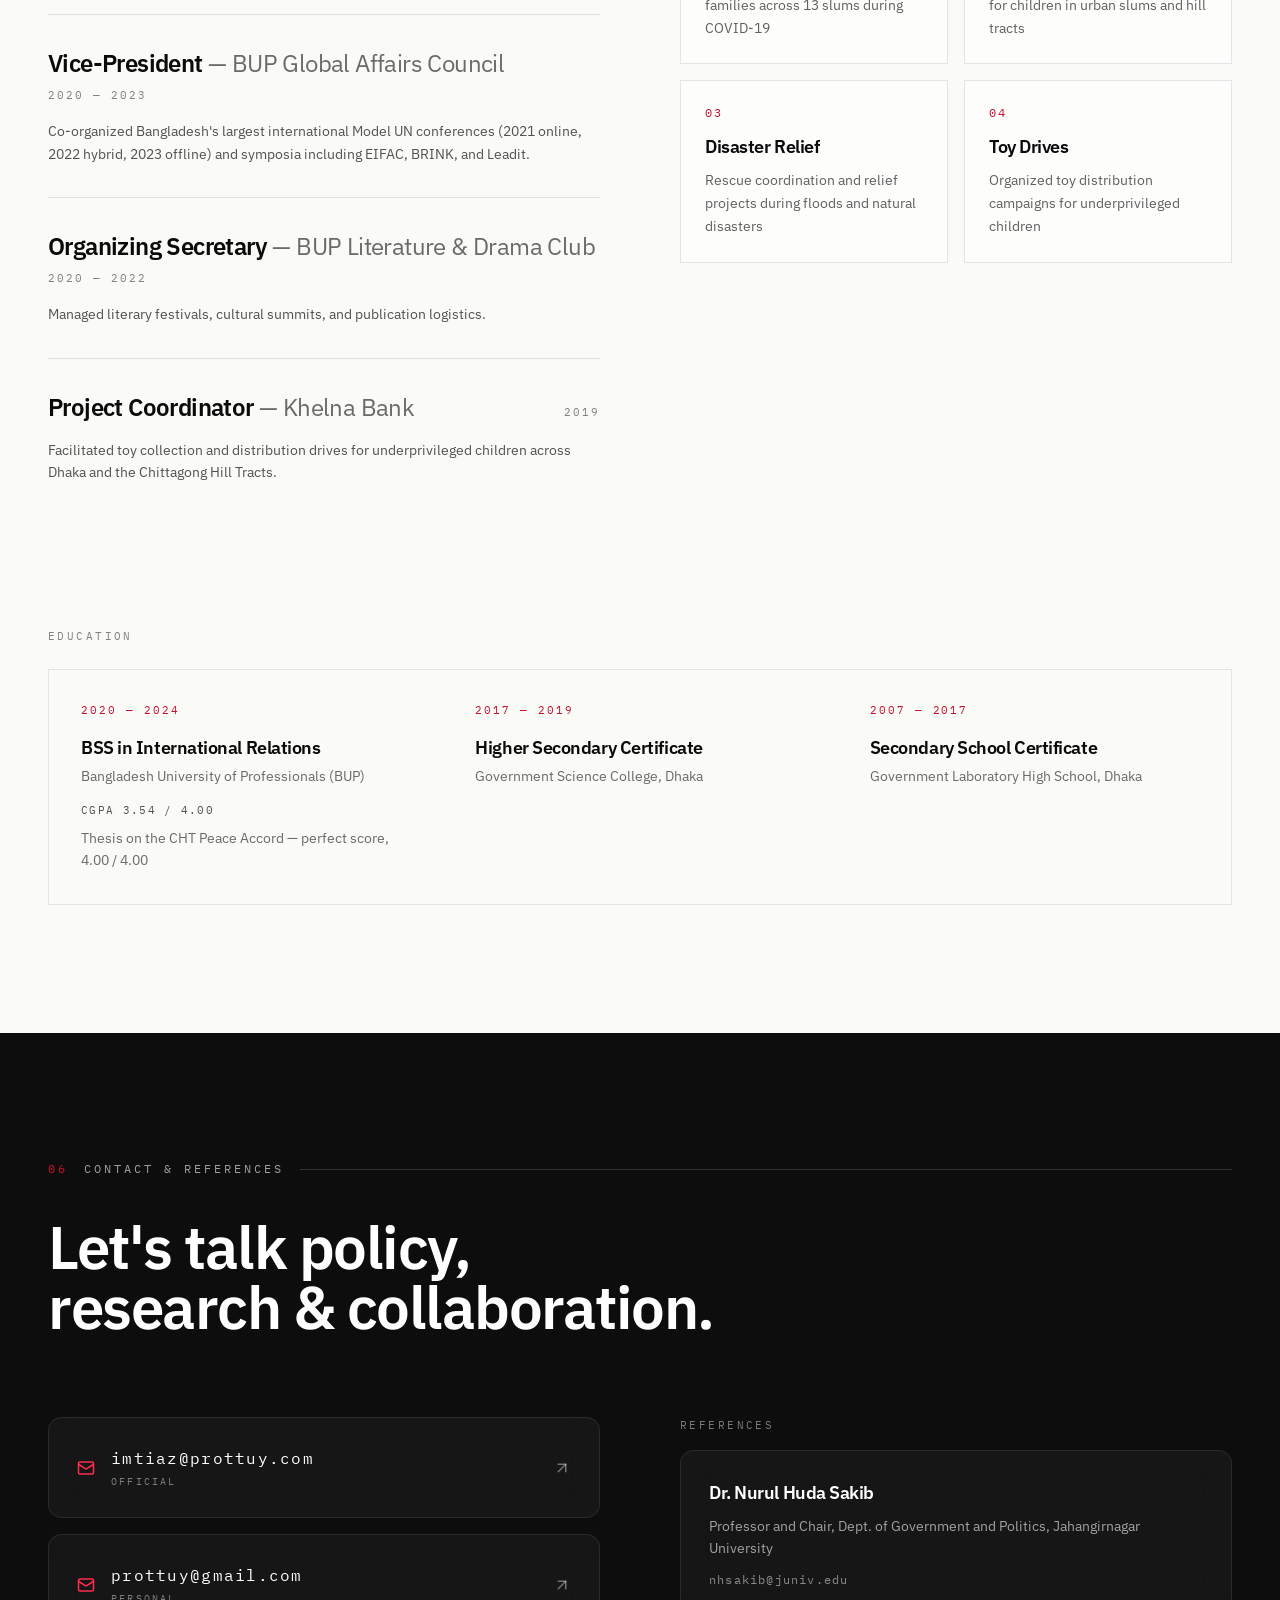
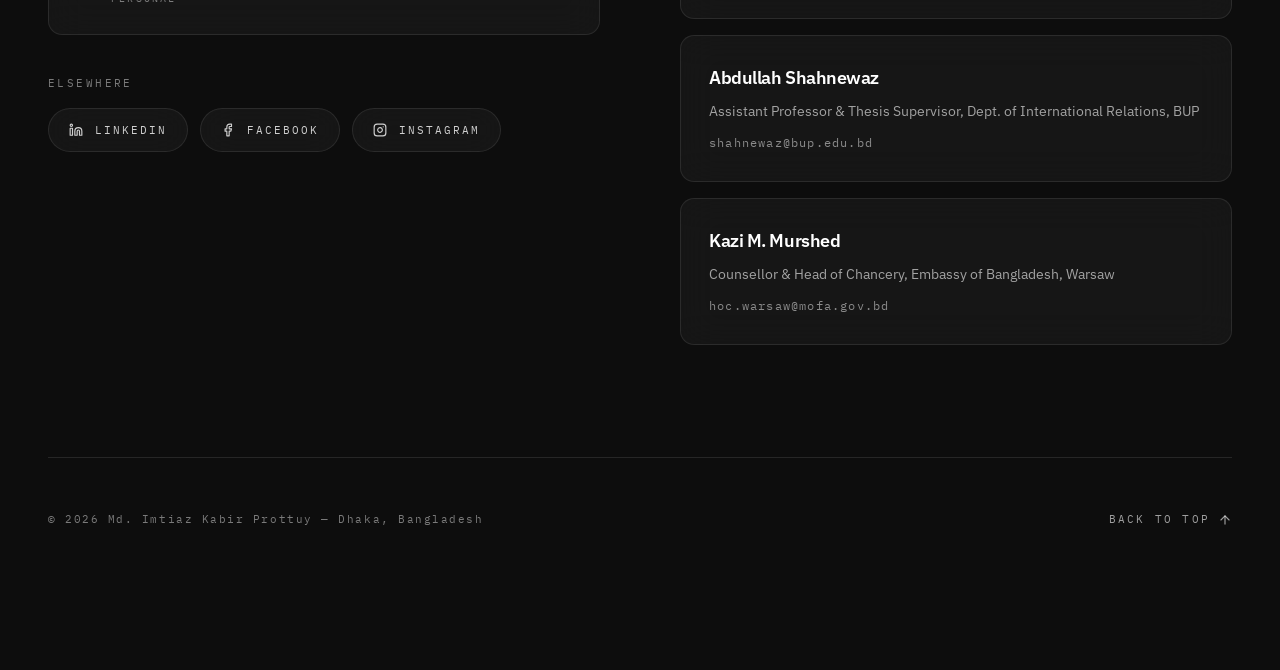
==== commit 8341db8f: "New kimi build" ====
--- a/index.html
+++ b/index.html
@@ -1,873 +1,23 @@
-<!DOCTYPE html>
+<!doctype html>
 <html lang="en">
-<head>
-    <meta charset="UTF-8">
-    <meta name="viewport" content="width=device-width, initial-scale=1.0">
-
-    <!-- ===== Primary SEO Meta Tags ===== -->
-    <title>Imtiaz Kabir Prottuy | International Relations | Public Policy Researcher | Social Impact Leader Bangladesh</title>
-    <meta name="description" content="Md. Imtiaz Kabir Prottuy – IR graduate from BUP, public policy researcher, peacebuilding analyst, and social worker dedicated to inclusive governance, Chittagong Hill Tracts peace process, and community development in Bangladesh.">
-    <meta name="keywords" content="Imtiaz Kabir Prottuy, public policy Bangladesh, CHT Peace Accord, peacebuilding research, social worker Bangladesh, IR graduate BUP, policy analyst Dhaka, governance reform, social impact Bangladesh">
-
-    <!-- Canonical URL (update to your real domain when hosting) -->
-    <link rel="canonical" href="https://prottuy.com/" />
-
-    <!-- Open Graph (Facebook, LinkedIn, WhatsApp, etc.) -->
-    <meta property="og:title" content="Imtiaz Kabir Prottuy – Public Policy Researcher | Peacebuilding | Social Impact">
-    <meta property="og:description" content="Committed to evidence-based policy, inclusive governance, peace processes in CHT, and grassroots social change in Bangladesh.">
-    <meta property="og:image" content="https://prottuy.com/file_00000000d970720b8852e775d047f581.jpg">
-    <meta property="og:image:alt" content="Md. Imtiaz Kabir Prottuy – policy researcher and social worker">
-    <meta property="og:url" content="https://prottuy.com/">
-    <meta property="og:type" content="profile">
-    <meta property="og:locale" content="en_US">
-
-    <!-- Twitter / X Cards -->
-    <meta name="twitter:card" content="summary_large_image">
-    <meta name="twitter:title" content="Imtiaz Kabir Prottuy | Public Policy • Peacebuilding • Social Impact">
-    <meta name="twitter:description" content="Researcher & social worker focused on inclusive governance, CHT peace process and community development in Bangladesh.">
-    <meta name="twitter:image" content="https://prottuy.com/file_00000000d970720b8852e775d047f581.jpg">
-    <meta name="twitter:image:alt" content="Imtiaz Kabir Prottuy professional portrait">
-
-    <!-- Favicon & touch icons (replace with your actual files) -->
-    <link rel="icon" href="/favicon.ico" type="image/x-icon">
-    <link rel="apple-touch-icon" sizes="180x180" href="/apple-touch-icon.png">
-
-    <!-- Google Fonts -->
-    <link rel="preconnect" href="https://fonts.googleapis.com">
-    <link rel="preconnect" href="https://fonts.gstatic.com" crossorigin>
-    <link href="https://fonts.googleapis.com/css2?family=Fraunces:ital,opsz,wght@0,9..144,300;0,9..144,600;0,9..144,800;1,9..144,300&family=DM+Sans:wght@400;500;700&display=swap" rel="stylesheet">
-
-    <style>
-        * {
-            margin: 0;
-            padding: 0;
-            box-sizing: border-box;
-        }
-
-        :root {
-            --warm-black: #1a1510;
-            --warm-cream: #faf7f2;
-            --burnt-orange: #d85a2c;
-            --deep-green: #2d5a3f;
-            --golden: #d4a574;
-            --soft-sage: #9dae99;
-            --text-primary: #2a2218;
-            --text-secondary: #6b5d52;
-        }
-
-        body {
-            font-family: 'DM Sans', sans-serif;
-            background: var(--warm-cream);
-            color: var(--text-primary);
-            line-height: 1.6;
-            overflow-x: hidden;
-        }
-
-        body::before {
-            content: '';
-            position: fixed;
-            top: -50%;
-            right: -20%;
-            width: 800px;
-            height: 800px;
-            background: radial-gradient(circle, rgba(216, 90, 44, 0.08) 0%, transparent 70%);
-            border-radius: 50%;
-            z-index: -1;
-            animation: float 20s ease-in-out infinite;
-        }
-
-        body::after {
-            content: '';
-            position: fixed;
-            bottom: -30%;
-            left: -10%;
-            width: 600px;
-            height: 600px;
-            background: radial-gradient(circle, rgba(45, 90, 63, 0.06) 0%, transparent 70%);
-            border-radius: 50%;
-            z-index: -1;
-            animation: float 25s ease-in-out infinite reverse;
-        }
-
-        @keyframes float {
-            0%, 100% { transform: translate(0, 0) scale(1); }
-            50% { transform: translate(30px, -30px) scale(1.05); }
-        }
-
-        header {
-            padding: 2rem 5%;
-            border-bottom: 1px solid rgba(42, 34, 24, 0.1);
-            backdrop-filter: blur(10px);
-            position: sticky;
-            top: 0;
-            background: rgba(250, 247, 242, 0.9);
-            z-index: 100;
-            animation: slideDown 0.6s ease-out;
-        }
-
-        @keyframes slideDown {
-            from { transform: translateY(-100%); opacity: 0; }
-            to   { transform: translateY(0); opacity: 1; }
-        }
-
-        nav {
-            display: flex;
-            justify-content: space-between;
-            align-items: center;
-            max-width: 1400px;
-            margin: 0 auto;
-        }
-
-        .logo {
-            font-family: 'Fraunces', serif;
-            font-size: 1.5rem;
-            font-weight: 800;
-            color: var(--burnt-orange);
-            letter-spacing: -0.02em;
-        }
-
-        .nav-links {
-            display: flex;
-            gap: 2rem;
-            list-style: none;
-        }
-
-        .nav-links a {
-            color: var(--text-secondary);
-            text-decoration: none;
-            font-weight: 500;
-            font-size: 0.95rem;
-            position: relative;
-            transition: color 0.3s ease;
-        }
-
-        .nav-links a::after {
-            content: '';
-            position: absolute;
-            bottom: -5px;
-            left: 0;
-            width: 0;
-            height: 2px;
-            background: var(--burnt-orange);
-            transition: width 0.3s ease;
-        }
-
-        .nav-links a:hover {
-            color: var(--burnt-orange);
-        }
-
-        .nav-links a:hover::after {
-            width: 100%;
-        }
-
-        .hero {
-            max-width: 1400px;
-            margin: 0 auto;
-            padding: 5rem 5%;
-            display: grid;
-            grid-template-columns: 1fr 1fr;
-            gap: 4rem;
-            align-items: center;
-            animation: fadeInUp 0.8s ease-out 0.2s both;
-        }
-
-        @keyframes fadeInUp {
-            from { opacity: 0; transform: translateY(30px); }
-            to   { opacity: 1; transform: translateY(0); }
-        }
-
-        .hero-content h1 {
-            font-family: 'Fraunces', serif;
-            font-size: 4rem;
-            font-weight: 800;
-            line-height: 1.1;
-            margin-bottom: 1.5rem;
-            color: var(--warm-black);
-            letter-spacing: -0.03em;
-        }
-
-        .hero-content h1 .highlight {
-            color: var(--burnt-orange);
-            font-style: italic;
-            position: relative;
-            display: inline-block;
-        }
-
-        .hero-tagline {
-            font-size: 1.3rem;
-            color: var(--text-secondary);
-            margin-bottom: 2rem;
-            font-weight: 400;
-        }
-
-        .hero-description {
-            font-size: 1.05rem;
-            line-height: 1.8;
-            color: var(--text-secondary);
-            margin-bottom: 2.5rem;
-        }
-
-        .cta-buttons {
-            display: flex;
-            gap: 1rem;
-        }
-
-        .btn {
-            padding: 1rem 2rem;
-            border-radius: 50px;
-            text-decoration: none;
-            font-weight: 600;
-            font-size: 1rem;
-            transition: all 0.3s ease;
-            border: 2px solid transparent;
-            cursor: pointer;
-        }
-
-        .btn-primary {
-            background: var(--burnt-orange);
-            color: white;
-        }
-
-        .btn-primary:hover {
-            background: #b94920;
-            transform: translateY(-2px);
-            box-shadow: 0 10px 30px rgba(216, 90, 44, 0.3);
-        }
-
-        .btn-secondary {
-            background: transparent;
-            color: var(--deep-green);
-            border-color: var(--deep-green);
-        }
-
-        .btn-secondary:hover {
-            background: var(--deep-green);
-            color: white;
-            transform: translateY(-2px);
-        }
-
-        .hero-image {
-            position: relative;
-            animation: fadeInUp 0.8s ease-out 0.4s both;
-        }
-
-        .hero-image img {
-            width: 100%;
-            height: 600px;
-            object-fit: cover;
-            border-radius: 20px;
-            box-shadow: 0 20px 60px rgba(0, 0, 0, 0.15);
-            transition: transform 0.3s ease;
-        }
-
-        .hero-image:hover img {
-            transform: scale(1.02);
-        }
-
-        .hero-image::before {
-            content: '';
-            position: absolute;
-            top: -20px;
-            left: -20px;
-            right: 20px;
-            bottom: 20px;
-            border: 2px solid var(--burnt-orange);
-            border-radius: 20px;
-            z-index: -1;
-        }
-
-        .stats {
-            background: var(--deep-green);
-            color: white;
-            padding: 4rem 5%;
-            margin: 4rem 0;
-            animation: fadeInUp 0.8s ease-out 0.6s both;
-        }
-
-        .stats-container {
-            max-width: 1400px;
-            margin: 0 auto;
-            display: grid;
-            grid-template-columns: repeat(4, 1fr);
-            gap: 3rem;
-            text-align: center;
-        }
-
-        .stat-item h3 {
-            font-family: 'Fraunces', serif;
-            font-size: 3rem;
-            font-weight: 800;
-            margin-bottom: 0.5rem;
-            color: var(--golden);
-        }
-
-        .stat-item p {
-            font-size: 1rem;
-            opacity: 0.9;
-        }
-
-        .experience {
-            max-width: 1400px;
-            margin: 6rem auto;
-            padding: 0 5%;
-            animation: fadeInUp 0.8s ease-out 0.8s both;
-        }
-
-        .section-title {
-            font-family: 'Fraunces', serif;
-            font-size: 3rem;
-            font-weight: 800;
-            margin-bottom: 3rem;
-            color: var(--warm-black);
-            position: relative;
-            display: inline-block;
-        }
-
-        .section-title::after {
-            content: '';
-            position: absolute;
-            bottom: -10px;
-            left: 0;
-            width: 60%;
-            height: 4px;
-            background: var(--burnt-orange);
-            border-radius: 2px;
-        }
-
-        .experience-grid {
-            display: grid;
-            grid-template-columns: repeat(auto-fit, minmax(350px, 1fr));
-            gap: 2rem;
-            margin-top: 3rem;
-        }
-
-        .experience-card {
-            background: white;
-            padding: 2rem;
-            border-radius: 15px;
-            border: 1px solid rgba(42, 34, 24, 0.1);
-            transition: all 0.3s ease;
-            position: relative;
-            overflow: hidden;
-        }
-
-        .experience-card::before {
-            content: '';
-            position: absolute;
-            top: 0;
-            left: 0;
-            width: 4px;
-            height: 100%;
-            background: var(--burnt-orange);
-            transform: scaleY(0);
-            transition: transform 0.3s ease;
-            transform-origin: top;
-        }
-
-        .experience-card:hover {
-            transform: translateY(-5px);
-            box-shadow: 0 15px 40px rgba(0, 0, 0, 0.1);
-        }
-
-        .experience-card:hover::before {
-            transform: scaleY(1);
-        }
-
-        .experience-card h3 {
-            font-family: 'Fraunces', serif;
-            font-size: 1.5rem;
-            font-weight: 700;
-            color: var(--warm-black);
-            margin-bottom: 0.5rem;
-        }
-
-        .experience-card .company {
-            color: var(--burnt-orange);
-            font-weight: 600;
-            margin-bottom: 0.3rem;
-        }
-
-        .experience-card .period {
-            color: var(--text-secondary);
-            font-size: 0.9rem;
-            margin-bottom: 1rem;
-        }
-
-        .experience-card p {
-            color: var(--text-secondary);
-            line-height: 1.7;
-        }
-
-        .research {
-            background: linear-gradient(135deg, #2d5a3f 0%, #1f3d2c 100%);
-            color: white;
-            padding: 6rem 5%;
-            margin: 6rem 0;
-            position: relative;
-            overflow: hidden;
-        }
-
-        .research::before {
-            content: '';
-            position: absolute;
-            top: 0;
-            left: 0;
-            right: 0;
-            bottom: 0;
-            background: url('data:image/svg+xml,<svg width="100" height="100" xmlns="http://www.w3.org/2000/svg"><circle cx="50" cy="50" r="1" fill="white" opacity="0.1"/></svg>');
-            opacity: 0.3;
-        }
-
-        .research-container {
-            max-width: 1400px;
-            margin: 0 auto;
-            position: relative;
-            z-index: 1;
-        }
-
-        .research h2 {
-            font-family: 'Fraunces', serif;
-            font-size: 3rem;
-            font-weight: 800;
-            margin-bottom: 2rem;
-        }
-
-        .research-list {
-            display: grid;
-            gap: 2rem;
-            margin-top: 3rem;
-        }
-
-        .research-item {
-            background: rgba(255, 255, 255, 0.1);
-            padding: 2rem;
-            border-radius: 15px;
-            backdrop-filter: blur(10px);
-            border: 1px solid rgba(255, 255, 255, 0.2);
-            transition: all 0.3s ease;
-        }
-
-        .research-item:hover {
-            background: rgba(255, 255, 255, 0.15);
-            transform: translateX(10px);
-        }
-
-        .research-item h3 {
-            font-family: 'Fraunces', serif;
-            font-size: 1.6rem;
-            font-weight: 700;
-            margin-bottom: 1rem;
-            color: var(--golden);
-        }
-
-        .research-item p {
-            opacity: 0.95;
-            line-height: 1.8;
-        }
-
-        .impact {
-            max-width: 1400px;
-            margin: 6rem auto;
-            padding: 0 5%;
-        }
-
-        .impact-grid {
-            display: grid;
-            grid-template-columns: repeat(auto-fit, minmax(300px, 1fr));
-            gap: 2rem;
-            margin-top: 3rem;
-        }
-
-        .impact-card {
-            background: linear-gradient(135deg, var(--soft-sage) 0%, var(--deep-green) 100%);
-            color: white;
-            padding: 2.5rem;
-            border-radius: 20px;
-            text-align: center;
-            transition: transform 0.3s ease;
-        }
-
-        .impact-card:hover {
-            transform: scale(1.05);
-        }
-
-        .impact-icon {
-            font-size: 3rem;
-            margin-bottom: 1rem;
-        }
-
-        .impact-card h3 {
-            font-family: 'Fraunces', serif;
-            font-size: 1.5rem;
-            font-weight: 700;
-            margin-bottom: 1rem;
-        }
-
-        footer {
-            background: var(--warm-black);
-            color: var(--warm-cream);
-            padding: 4rem 5% 2rem;
-            margin-top: 6rem;
-        }
-
-        .footer-content {
-            max-width: 1400px;
-            margin: 0 auto;
-            display: grid;
-            grid-template-columns: 2fr 1fr 1fr;
-            gap: 4rem;
-            margin-bottom: 3rem;
-        }
-
-        .footer-about h3 {
-            font-family: 'Fraunces', serif;
-            font-size: 1.8rem;
-            font-weight: 800;
-            color: var(--golden);
-            margin-bottom: 1rem;
-        }
-
-        .footer-about p {
-            opacity: 0.8;
-            line-height: 1.8;
-        }
-
-        .footer-links h4 {
-            font-family: 'Fraunces', serif;
-            font-size: 1.2rem;
-            font-weight: 700;
-            margin-bottom: 1rem;
-            color: var(--golden);
-        }
-
-        .footer-links ul {
-            list-style: none;
-        }
-
-        .footer-links ul li {
-            margin-bottom: 0.8rem;
-        }
-
-        .footer-links a {
-            color: var(--warm-cream);
-            text-decoration: none;
-            opacity: 0.8;
-            transition: all 0.3s ease;
-        }
-
-        .footer-links a:hover {
-            opacity: 1;
-            color: var(--golden);
-            padding-left: 5px;
-        }
-
-        .footer-bottom {
-            max-width: 1400px;
-            margin: 0 auto;
-            padding-top: 2rem;
-            border-top: 1px solid rgba(250, 247, 242, 0.2);
-            text-align: center;
-            opacity: 0.7;
-        }
-
-        /* Responsive */
-        @media (max-width: 1024px) {
-            .hero { grid-template-columns: 1fr; gap: 3rem; }
-            .hero-content h1 { font-size: 3rem; }
-            .stats-container { grid-template-columns: repeat(2, 1fr); }
-            .footer-content { grid-template-columns: 1fr; gap: 2rem; }
-        }
-
-        @media (max-width: 768px) {
-            .nav-links { display: none; }
-            .hero-content h1 { font-size: 2.5rem; }
-            .section-title { font-size: 2rem; }
-            .experience-grid { grid-template-columns: 1fr; }
-            .stats-container { grid-template-columns: 1fr; gap: 2rem; }
-            .cta-buttons { flex-direction: column; }
-            .hero-image img { height: 400px; }
-        }
-
-        /* Scrollbar */
-        ::-webkit-scrollbar { width: 10px; }
-        ::-webkit-scrollbar-track { background: var(--warm-cream); }
-        ::-webkit-scrollbar-thumb { background: var(--burnt-orange); border-radius: 5px; }
-        ::-webkit-scrollbar-thumb:hover { background: #b94920; }
-
-        html { scroll-behavior: smooth; }
-
-        /* Visually hidden for screen readers */
-        .visually-hidden {
-            position: absolute;
-            width: 1px;
-            height: 1px;
-            padding: 0;
-            margin: -1px;
-            overflow: hidden;
-            clip: rect(0,0,0,0);
-            border: 0;
-        }
-    </style>
-</head>
-<body>
-
-    <header>
-        <nav aria-label="Main navigation">
-            <div class="logo">IKP</div>
-            <ul class="nav-links">
-                <li><a href="#about">About</a></li>
-                <li><a href="#experience">Experience</a></li>
-                <li><a href="#research">Research</a></li>
-                <li><a href="#impact">Social Impact</a></li>
-                <li><a href="#contact">Contact</a></li>
-            </ul>
-        </nav>
-    </header>
-
-    <main>
-        <section class="hero" id="about" aria-labelledby="hero-heading">
-            <div class="hero-content">
-                <h1 id="hero-heading">
-                    Building a better <span class="highlight">Bangladesh</span> through policy, research & action
-                </h1>
-                <p class="hero-tagline">International Relations Graduate | Public Policy Researcher | Social Development Leader</p>
-                <p class="hero-description">
-                    Passionate about inclusive governance, peacebuilding in the Chittagong Hill Tracts, evidence-based policy, and grassroots social change.
-                </p>
-                <div class="cta-buttons">
-                    <a href="#contact" class="btn btn-primary">Get in Touch</a>
-                    <a href="#research" class="btn btn-secondary">Explore Research</a>
-                </div>
-            </div>
-
-            <div class="hero-image">
-                <img 
-                    src="file_00000000d970720b8852e775d047f581.jpg" 
-                    alt="Md. Imtiaz Kabir Prottuy – public policy researcher, peacebuilding analyst and social worker from Bangladesh" 
-                    width="800" 
-                    height="600" 
-                    loading="eager"
-                >
-            </div>
-        </section>
-
-        <section class="stats" aria-labelledby="stats-heading">
-            <h2 id="stats-heading" class="visually-hidden">Key Achievements & Reach</h2>
-            <div class="stats-container">
-                <div class="stat-item">
-                    <h3>2,101</h3>
-                    <p>LinkedIn Followers</p>
-                </div>
-                <div class="stat-item">
-                    <h3>500+</h3>
-                    <p>Professional Connections</p>
-                </div>
-                <div class="stat-item">
-                    <h3>10+</h3>
-                    <p>Years in Social Service</p>
-                </div>
-                <div class="stat-item">
-                    <h3>4.0</h3>
-                    <p>Perfect Thesis Score – CHT Peace Accord</p>
-                </div>
-            </div>
-        </section>
-
-        <section class="experience" id="experience" aria-labelledby="experience-heading">
-            <h2 id="experience-heading" class="section-title">Professional Experience</h2>
-            <div class="experience-grid">
-                <div class="experience-card">
-                    <h3>Chief Strategy Officer & Sub-Editor</h3>
-                    <p class="company">The Daily Campus</p>
-                    <time class="period" datetime="2025-04">Apr 2025 – Present</time>
-                    <p>Creating engaging content and supporting strategic initiatives at Bangladesh's leading online media platform.</p>
-                </div>
-                <div class="experience-card">
-                    <h3>Research Assistant</h3>
-                    <p class="company">People and Policy</p>
-                    <time class="period" datetime="2024-06">Jun 2024 – Mar 2025</time>
-                    <p>Conducted policy analysis and public policy research, contributing to evidence-based governance solutions.</p>
-                </div>
-                <div class="experience-card">
-                    <h3>Research Assistant</h3>
-                    <p class="company">INFO POWER LIMITED</p>
-                    <time class="period" datetime="2024-06">Jun 2024 – Mar 2025</time>
-                    <p>Collaborated with NGOs and MNCs on SDG-focused advocacy and CSR initiatives, managing projects and developing strategic content.</p>
-                </div>
-                <div class="experience-card">
-                    <h3>Diplomatic Intern</h3>
-                    <p class="company">Embassy of Bangladesh, Warsaw</p>
-                    <time class="period" datetime="2024-03">Mar 2024 – Jun 2024</time>
-                    <p>Gained hands-on diplomatic experience working on international affairs projects that truly mattered.</p>
-                </div>
-                <div class="experience-card">
-                    <h3>Vice President</h3>
-                    <p class="company">BUP Global Affairs Council</p>
-                    <time class="period" datetime="2023-08">Aug 2023 – Mar 2025</time>
-                    <p>Led international relations initiatives and organized BUPIMUN conferences, fostering global dialogue.</p>
-                </div>
-                <div class="experience-card">
-                    <h3>Founder</h3>
-                    <p class="company">VISION 360</p>
-                    <time class="period" datetime="2015-06">Jun 2015 – Present</time>
-                    <p>Leading humanitarian efforts: COVID-19 relief, toy drives, flood rescue coordination, and community development.</p>
-                </div>
-            </div>
-        </section>
-
-        <section class="research" id="research" aria-labelledby="research-heading">
-            <div class="research-container">
-                <h2 id="research-heading" class="section-title">Research Highlights</h2>
-                <div class="research-list">
-                    <div class="research-item">
-                        <h3>Reflections on Peace: CHT Peace Accord Implementation</h3>
-                        <p>Graduated with a perfect thesis score for comprehensive research on the Chittagong Hill Tracts Peace Accord. Interviewed key figures including Chakma Circle Chief Raja Devasish Roy and CHT Regional Council Chairman Jyotirindra Bodhipriya Larma.</p>
-                    </div>
-                    <div class="research-item">
-                        <h3>When 'Peace' Is Gender-Blind</h3>
-                        <p>Published policy essay in WCAPS special issue marking 25th anniversary of UN Security Council Resolution 1325, analyzing liberal peacebuilding versus indigenous feminist peace in the CHT.</p>
-                    </div>
-                    <div class="research-item">
-                        <h3>Political Economy Analysis of Governance (GO4IMPact)</h3>
-                        <p>Research Associate on SDC-funded national assessment. Conducted 20+ KIIs, 10 FGDs across Naogaon & Shatkhira. Developed theoretical framework and drafted comprehensive report.</p>
-                    </div>
-                    <div class="research-item">
-                        <h3>The Cost of Politics in Bangladesh</h3>
-                        <p>Westminster Foundation for Democracy (WFD) study exploring political financing and participation barriers. Managed qualitative research and report development.</p>
-                    </div>
-                </div>
-            </div>
-        </section>
-
-        <section class="impact" id="impact" aria-labelledby="impact-heading">
-            <h2 id="impact-heading" class="section-title">Social Impact</h2>
-            <div class="impact-grid">
-                <div class="impact-card">
-                    <div class="impact-icon">🍽️</div>
-                    <h3>Project Full Moon</h3>
-                    <p>Distributed dinner to 800+ families across 13 slums during COVID-19 pandemic</p>
-                </div>
-                <div class="impact-card">
-                    <div class="impact-icon">📚</div>
-                    <h3>Education Access</h3>
-                    <p>Organized book drives and educational support for underprivileged children in urban and hill tract areas</p>
-                </div>
-                <div class="impact-card">
-                    <div class="impact-icon">🚨</div>
-                    <h3>Disaster Relief</h3>
-                    <p>Coordinated rescue teams and relief projects during floods and natural disasters</p>
-                </div>
-                <div class="impact-card">
-                    <div class="impact-icon">🧸</div>
-                    <h3>Toy Drives</h3>
-                    <p>Brought joy to children through organized toy distribution campaigns</p>
-                </div>
-            </div>
-        </section>
-    </main>
-
-    <footer id="contact" aria-labelledby="contact-heading">
-        <h2 id="contact-heading" class="visually-hidden">Contact Md. Imtiaz Kabir Prottuy</h2>
-        <div class="footer-content">
-            <div class="footer-about">
-                <h3>Md. Imtiaz Kabir Prottuy</h3>
-                <p>
-                    IR Graduate from Bangladesh University of Professionals (BUP). Based in Dhaka, Bangladesh. 
-                    Committed to building a more inclusive and impactful future through research, policy, and social action.
-                </p>
-            </div>
-            <div class="footer-links">
-                <h4>Connect</h4>
-                <ul>
-                    <li><a href="https://linkedin.com/in/imtiaz-kabir-prottuy" target="_blank" rel="noopener noreferrer">LinkedIn</a></li>
-                    <li><a href="mailto:gmail@prottuy.com">Email</a></li>
-                    <li><a href="#" target="_blank" rel="noopener noreferrer">Twitter</a></li>
-                    <li><a href="#" target="_blank" rel="noopener noreferrer">ResearchGate</a></li>
-                </ul>
-            </div>
-            <div class="footer-links">
-                <h4>Organizations</h4>
-                <ul>
-                    <li><a href="#" target="_blank" rel="noopener noreferrer">VISION 360</a></li>
-                    <li><a href="#" target="_blank" rel="noopener noreferrer">Alor Khoje</a></li>
-                    <li><a href="https://bup.edu.bd/club-home/bup-global-affairs-council" target="_blank" rel="noopener noreferrer">BUP Global Affairs Council</a></li>
-                    <li><a href="https://english.thedailycampus.com/author/Md.%20Imtiaz%20Kabir%20Prottuy" target="_blank" rel="noopener noreferrer">The Daily Campus</a></li>
-                </ul>
-            </div>
-        </div>
-        <div class="footer-bottom">
-            <p>© 2026 Md. Imtiaz Kabir Prottuy. All rights reserved.</p>
-        </div>
-    </footer>
-
-    <!-- Structured Data (JSON-LD) – helps Google understand who you are -->
-    <script type="application/ld+json">
-    {
-      "@context": "https://schema.org",
-      "@type": "Person",
-      "name": "Md. Imtiaz Kabir Prottuy",
-      "alternateName": "Imtiaz Kabir Prottuy",
-      "jobTitle": "Public Policy Researcher | Social Development Leader | International Relations Graduate",
-      "description": "Researcher and social worker focused on public policy, peacebuilding in Chittagong Hill Tracts, governance reform, and community development in Bangladesh.",
-      "url": "https://prottuy.com",
-      "sameAs": [
-        "https://linkedin.com/in/imtiaz-kabir-prottuy",
-        "https://twitter.com/yourhandle",
-        "https://researchgate.net/profile/Imtiaz-Kabir-Prottuy"
-      ],
-      "image": "https://prottuy.com/prottuy-hero.jpg",
-      "address": {
-        "@type": "PostalAddress",
-        "addressLocality": "Dhaka",
-        "addressCountry": "BD"
-      },
-      "alumniOf": {
-        "@type": "CollegeOrUniversity",
-        "name": "Bangladesh University of Professionals"
-      },
-      "knowsAbout": [
-        "Public Policy",
-        "Peacebuilding",
-        "Chittagong Hill Tracts",
-        "Sustainable Development Goals",
-        "Governance Reform",
-        "Social Impact Projects"
-      ]
-    }
-    </script>
-
-    <script>
-        // Smooth scroll animation observer
-        const observerOptions = {
-            threshold: 0.1,
-            rootMargin: '0px 0px -50px 0px'
-        };
-
-        const observer = new IntersectionObserver((entries) => {
-            entries.forEach(entry => {
-                if (entry.isIntersecting) {
-                    entry.target.style.opacity = '1';
-                    entry.target.style.transform = 'translateY(0)';
-                }
-            });
-        }, observerOptions);
-
-        document.querySelectorAll('.experience-card, .research-item, .impact-card').forEach(el => {
-            el.style.opacity = '0';
-            el.style.transform = 'translateY(30px)';
-            el.style.transition = 'all 0.6s ease-out';
-            observer.observe(el);
-        });
-
-        // Parallax effect on hero image
-        window.addEventListener('scroll', () => {
-            const scrolled = window.pageYOffset;
-            const heroImage = document.querySelector('.hero-image img');
-            if (heroImage) {
-                heroImage.style.transform = `translateY(${scrolled * 0.1}px)`;
-            }
-        });
-    </script>
-
-</body>
+  <head>
+    <meta charset="UTF-8" />
+    <meta name="viewport" content="width=device-width, initial-scale=1.0, viewport-fit=cover" />
+    <meta
+      name="description"
+      content="Imtiaz Kabir Prottuy — public policy researcher and qualitative analyst specializing in political governance, institutional reform, and post-conflict transitions in South Asia."
+    />
+    <title>Imtiaz Kabir Prottuy — Public Policy Researcher</title>
+    <link rel="preconnect" href="https://fonts.loli.net" />
+    <link rel="preconnect" href="https://gstatic.loli.net" crossorigin />
+    <link
+      href="https://fonts.loli.net/css2?family=IBM+Plex+Mono:wght@300;400;500&family=IBM+Plex+Sans:wght@300;400;500;600;700&family=Noto+Sans+Bengali:wght@400;500;600;700&display=swap"
+      rel="stylesheet"
+    />
+    <script type="module" crossorigin src="./assets/index-CR6fG-UH.js"></script>
+    <link rel="stylesheet" crossorigin href="./assets/index-COhpWd0Y.css">
+  </head>
+  <body>
+    <div id="root"></div>
+  </body>
 </html>
--- a/assets/index-COhpWd0Y.css
+++ b/assets/index-COhpWd0Y.css
@@ -0,0 +1 @@
+*,:before,:after{--tw-border-spacing-x: 0;--tw-border-spacing-y: 0;--tw-translate-x: 0;--tw-translate-y: 0;--tw-rotate: 0;--tw-skew-x: 0;--tw-skew-y: 0;--tw-scale-x: 1;--tw-scale-y: 1;--tw-pan-x: ;--tw-pan-y: ;--tw-pinch-zoom: ;--tw-scroll-snap-strictness: proximity;--tw-gradient-from-position: ;--tw-gradient-via-position: ;--tw-gradient-to-position: ;--tw-ordinal: ;--tw-slashed-zero: ;--tw-numeric-figure: ;--tw-numeric-spacing: ;--tw-numeric-fraction: ;--tw-ring-inset: ;--tw-ring-offset-width: 0px;--tw-ring-offset-color: #fff;--tw-ring-color: rgb(59 130 246 / .5);--tw-ring-offset-shadow: 0 0 #0000;--tw-ring-shadow: 0 0 #0000;--tw-shadow: 0 0 #0000;--tw-shadow-colored: 0 0 #0000;--tw-blur: ;--tw-brightness: ;--tw-contrast: ;--tw-grayscale: ;--tw-hue-rotate: ;--tw-invert: ;--tw-saturate: ;--tw-sepia: ;--tw-drop-shadow: ;--tw-backdrop-blur: ;--tw-backdrop-brightness: ;--tw-backdrop-contrast: ;--tw-backdrop-grayscale: ;--tw-backdrop-hue-rotate: ;--tw-backdrop-invert: ;--tw-backdrop-opacity: ;--tw-backdrop-saturate: ;--tw-backdrop-sepia: ;--tw-contain-size: ;--tw-contain-layout: ;--tw-contain-paint: ;--tw-contain-style: }::backdrop{--tw-border-spacing-x: 0;--tw-border-spacing-y: 0;--tw-translate-x: 0;--tw-translate-y: 0;--tw-rotate: 0;--tw-skew-x: 0;--tw-skew-y: 0;--tw-scale-x: 1;--tw-scale-y: 1;--tw-pan-x: ;--tw-pan-y: ;--tw-pinch-zoom: ;--tw-scroll-snap-strictness: proximity;--tw-gradient-from-position: ;--tw-gradient-via-position: ;--tw-gradient-to-position: ;--tw-ordinal: ;--tw-slashed-zero: ;--tw-numeric-figure: ;--tw-numeric-spacing: ;--tw-numeric-fraction: ;--tw-ring-inset: ;--tw-ring-offset-width: 0px;--tw-ring-offset-color: #fff;--tw-ring-color: rgb(59 130 246 / .5);--tw-ring-offset-shadow: 0 0 #0000;--tw-ring-shadow: 0 0 #0000;--tw-shadow: 0 0 #0000;--tw-shadow-colored: 0 0 #0000;--tw-blur: ;--tw-brightness: ;--tw-contrast: ;--tw-grayscale: ;--tw-hue-rotate: ;--tw-invert: ;--tw-saturate: ;--tw-sepia: ;--tw-drop-shadow: ;--tw-backdrop-blur: ;--tw-backdrop-brightness: ;--tw-backdrop-contrast: ;--tw-backdrop-grayscale: ;--tw-backdrop-hue-rotate: ;--tw-backdrop-invert: ;--tw-backdrop-opacity: ;--tw-backdrop-saturate: ;--tw-backdrop-sepia: ;--tw-contain-size: ;--tw-contain-layout: ;--tw-contain-paint: ;--tw-contain-style: }*,:before,:after{box-sizing:border-box;border-width:0;border-style:solid;border-color:#e5e7eb}:before,:after{--tw-content: ""}html,:host{line-height:1.5;-webkit-text-size-adjust:100%;-moz-tab-size:4;-o-tab-size:4;tab-size:4;font-family:IBM Plex Sans,Noto Sans Bengali,system-ui,sans-serif;font-feature-settings:normal;font-variation-settings:normal;-webkit-tap-highlight-color:transparent}body{margin:0;line-height:inherit}hr{height:0;color:inherit;border-top-width:1px}abbr:where([title]){-webkit-text-decoration:underline dotted;text-decoration:underline dotted}h1,h2,h3,h4,h5,h6{font-size:inherit;font-weight:inherit}a{color:inherit;text-decoration:inherit}b,strong{font-weight:bolder}code,kbd,samp,pre{font-family:IBM Plex Mono,Noto Sans Bengali,monospace;font-feature-settings:normal;font-variation-settings:normal;font-size:1em}small{font-size:80%}sub,sup{font-size:75%;line-height:0;position:relative;vertical-align:baseline}sub{bottom:-.25em}sup{top:-.5em}table{text-indent:0;border-color:inherit;border-collapse:collapse}button,input,optgroup,select,textarea{font-family:inherit;font-feature-settings:inherit;font-variation-settings:inherit;font-size:100%;font-weight:inherit;line-height:inherit;letter-spacing:inherit;color:inherit;margin:0;padding:0}button,select{text-transform:none}button,input:where([type=button]),input:where([type=reset]),input:where([type=submit]){-webkit-appearance:button;background-color:transparent;background-image:none}:-moz-focusring{outline:auto}:-moz-ui-invalid{box-shadow:none}progress{vertical-align:baseline}::-webkit-inner-spin-button,::-webkit-outer-spin-button{height:auto}[type=search]{-webkit-appearance:textfield;outline-offset:-2px}::-webkit-search-decoration{-webkit-appearance:none}::-webkit-file-upload-button{-webkit-appearance:button;font:inherit}summary{display:list-item}blockquote,dl,dd,h1,h2,h3,h4,h5,h6,hr,figure,p,pre{margin:0}fieldset{margin:0;padding:0}legend{padding:0}ol,ul,menu{list-style:none;margin:0;padding:0}dialog{padding:0}textarea{resize:vertical}input::-moz-placeholder,textarea::-moz-placeholder{opacity:1;color:#9ca3af}input::placeholder,textarea::placeholder{opacity:1;color:#9ca3af}button,[role=button]{cursor:pointer}:disabled{cursor:default}img,svg,video,canvas,audio,iframe,embed,object{display:block;vertical-align:middle}img,video{max-width:100%;height:auto}[hidden]:where(:not([hidden=until-found])){display:none}:root{--background: 0 0% 100%;--foreground: 240 10% 3.9%;--card: 0 0% 100%;--card-foreground: 240 10% 3.9%;--popover: 0 0% 100%;--popover-foreground: 240 10% 3.9%;--primary: 240 5.9% 10%;--primary-foreground: 0 0% 98%;--secondary: 240 4.8% 95.9%;--secondary-foreground: 240 5.9% 10%;--muted: 240 4.8% 95.9%;--muted-foreground: 240 3.8% 46.1%;--accent: 240 4.8% 95.9%;--accent-foreground: 240 5.9% 10%;--destructive: 0 84.2% 60.2%;--destructive-foreground: 0 0% 98%;--border: 240 5.9% 90%;--input: 240 5.9% 90%;--ring: 240 5.9% 10%;--radius: .625rem;--sidebar-background: 0 0% 98%;--sidebar-foreground: 240 5.3% 26.1%;--sidebar-primary: 240 5.9% 10%;--sidebar-primary-foreground: 0 0% 98%;--sidebar-accent: 240 4.8% 95.9%;--sidebar-accent-foreground: 240 5.9% 10%;--sidebar-border: 220 13% 91%;--sidebar-ring: 217.2 91.2% 59.8%}.dark{--background: 240 10% 3.9%;--foreground: 0 0% 98%;--card: 240 10% 3.9%;--card-foreground: 0 0% 98%;--popover: 240 10% 3.9%;--popover-foreground: 0 0% 98%;--primary: 0 0% 98%;--primary-foreground: 240 5.9% 10%;--secondary: 240 3.7% 15.9%;--secondary-foreground: 0 0% 98%;--muted: 240 3.7% 15.9%;--muted-foreground: 240 5% 64.9%;--accent: 240 3.7% 15.9%;--accent-foreground: 0 0% 98%;--destructive: 0 62.8% 30.6%;--destructive-foreground: 0 0% 98%;--border: 240 3.7% 15.9%;--input: 240 3.7% 15.9%;--ring: 240 4.9% 83.9%;--sidebar-background: 240 5.9% 10%;--sidebar-foreground: 240 4.8% 95.9%;--sidebar-primary: 224.3 76.3% 48%;--sidebar-primary-foreground: 0 0% 100%;--sidebar-accent: 240 3.7% 15.9%;--sidebar-accent-foreground: 240 4.8% 95.9%;--sidebar-border: 240 3.7% 15.9%;--sidebar-ring: 217.2 91.2% 59.8%}*{border-color:hsl(var(--border))}html{scroll-behavior:smooth}body{--tw-bg-opacity: 1;background-color:rgb(250 250 247 / var(--tw-bg-opacity, 1));font-family:IBM Plex Sans,Noto Sans Bengali,system-ui,sans-serif;--tw-text-opacity: 1;color:rgb(10 10 10 / var(--tw-text-opacity, 1));-webkit-font-smoothing:antialiased;-moz-osx-font-smoothing:grayscale;text-rendering:optimizeLegibility}::-moz-selection{background:#c8102e;color:#fff}::selection{background:#c8102e;color:#fff}.sr-only{position:absolute;width:1px;height:1px;padding:0;margin:-1px;overflow:hidden;clip:rect(0,0,0,0);white-space:nowrap;border-width:0}.pointer-events-none{pointer-events:none}.visible{visibility:visible}.invisible{visibility:hidden}.fixed{position:fixed}.absolute{position:absolute}.relative{position:relative}.inset-0{inset:0}.inset-x-0{left:0;right:0}.inset-y-0{top:0;bottom:0}.-bottom-12{bottom:-3rem}.-left-12{left:-3rem}.-left-3{left:-.75rem}.-right-12{right:-3rem}.-top-12{top:-3rem}.-top-3{top:-.75rem}.bottom-0{bottom:0}.bottom-3{bottom:.75rem}.left-0{left:0}.left-1\/2{left:50%}.left-2{left:.5rem}.left-3{left:.75rem}.left-\[50\%\]{left:50%}.right-0{right:0}.right-1{right:.25rem}.right-2{right:.5rem}.right-3{right:.75rem}.right-4{right:1rem}.top-0{top:0}.top-1\.5{top:.375rem}.top-1\/2{top:50%}.top-3\.5{top:.875rem}.top-4{top:1rem}.top-\[1px\]{top:1px}.top-\[50\%\]{top:50%}.top-\[60\%\]{top:60%}.top-full{top:100%}.isolate{isolation:isolate}.z-10{z-index:10}.z-20{z-index:20}.z-50{z-index:50}.z-\[1\]{z-index:1}.order-first{order:-9999}.order-last{order:9999}.col-start-2{grid-column-start:2}.row-span-2{grid-row:span 2 / span 2}.row-start-1{grid-row-start:1}.\!m-0{margin:0!important}.-mx-1{margin-left:-.25rem;margin-right:-.25rem}.-my-2{margin-top:-.5rem;margin-bottom:-.5rem}.mx-2{margin-left:.5rem;margin-right:.5rem}.mx-3\.5{margin-left:.875rem;margin-right:.875rem}.mx-auto{margin-left:auto;margin-right:auto}.my-0{margin-top:0;margin-bottom:0}.my-0\.5{margin-top:.125rem;margin-bottom:.125rem}.my-1{margin-top:.25rem;margin-bottom:.25rem}.-ml-4{margin-left:-1rem}.-mt-4{margin-top:-1rem}.mb-14{margin-bottom:3.5rem}.mb-2{margin-bottom:.5rem}.mb-3{margin-bottom:.75rem}.mb-6{margin-bottom:1.5rem}.ml-1{margin-left:.25rem}.ml-4{margin-left:1rem}.ml-auto{margin-left:auto}.mt-1{margin-top:.25rem}.mt-1\.5{margin-top:.375rem}.mt-10{margin-top:2.5rem}.mt-16{margin-top:4rem}.mt-2{margin-top:.5rem}.mt-20{margin-top:5rem}.mt-3{margin-top:.75rem}.mt-4{margin-top:1rem}.mt-5{margin-top:1.25rem}.mt-6{margin-top:1.5rem}.mt-8{margin-top:2rem}.mt-9{margin-top:2.25rem}.mt-\[0\.65em\]{margin-top:.65em}.mt-auto{margin-top:auto}.line-clamp-1{overflow:hidden;display:-webkit-box;-webkit-box-orient:vertical;-webkit-line-clamp:1}.line-clamp-2{overflow:hidden;display:-webkit-box;-webkit-box-orient:vertical;-webkit-line-clamp:2}.block{display:block}.inline-block{display:inline-block}.flex{display:flex}.inline-flex{display:inline-flex}.table{display:table}.table-caption{display:table-caption}.table-cell{display:table-cell}.table-row{display:table-row}.grid{display:grid}.hidden{display:none}.aspect-square{aspect-ratio:1 / 1}.aspect-video{aspect-ratio:16 / 9}.size-10{width:2.5rem;height:2.5rem}.size-2{width:.5rem;height:.5rem}.size-2\.5{width:.625rem;height:.625rem}.size-3{width:.75rem;height:.75rem}.size-3\.5{width:.875rem;height:.875rem}.size-4{width:1rem;height:1rem}.size-6{width:1.5rem;height:1.5rem}.size-7{width:1.75rem;height:1.75rem}.size-8{width:2rem;height:2rem}.size-9{width:2.25rem;height:2.25rem}.size-auto{width:auto;height:auto}.size-full{width:100%;height:100%}.h-1\.5{height:.375rem}.h-10{height:2.5rem}.h-12{height:3rem}.h-16{height:4rem}.h-2{height:.5rem}.h-2\.5{height:.625rem}.h-4{height:1rem}.h-5{height:1.25rem}.h-6{height:1.5rem}.h-7{height:1.75rem}.h-8{height:2rem}.h-9{height:2.25rem}.h-\[1\.15rem\]{height:1.15rem}.h-\[calc\(100\%-1px\)\]{height:calc(100% - 1px)}.h-\[var\(--radix-navigation-menu-viewport-height\)\]{height:var(--radix-navigation-menu-viewport-height)}.h-\[var\(--radix-select-trigger-height\)\]{height:var(--radix-select-trigger-height)}.h-auto{height:auto}.h-full{height:100%}.h-px{height:1px}.h-svh{height:100svh}.max-h-\[300px\]{max-height:300px}.min-h-0{min-height:0px}.min-h-11{min-height:2.75rem}.min-h-16{min-height:4rem}.min-h-4{min-height:1rem}.min-h-screen{min-height:100vh}.min-h-svh{min-height:100svh}.w-0{width:0px}.w-1{width:.25rem}.w-1\.5{width:.375rem}.w-16{width:4rem}.w-2{width:.5rem}.w-2\.5{width:.625rem}.w-3{width:.75rem}.w-3\/4{width:75%}.w-4{width:1rem}.w-5{width:1.25rem}.w-64{width:16rem}.w-72{width:18rem}.w-8{width:2rem}.w-9{width:2.25rem}.w-\[100px\]{width:100px}.w-auto{width:auto}.w-fit{width:-moz-fit-content;width:fit-content}.w-full{width:100%}.w-max{width:-moz-max-content;width:max-content}.w-px{width:1px}.min-w-0{min-width:0px}.min-w-10{min-width:2.5rem}.min-w-11{min-width:2.75rem}.min-w-5{min-width:1.25rem}.min-w-8{min-width:2rem}.min-w-9{min-width:2.25rem}.min-w-\[12rem\]{min-width:12rem}.min-w-\[8rem\]{min-width:8rem}.min-w-\[var\(--radix-select-trigger-width\)\]{min-width:var(--radix-select-trigger-width)}.max-w-2xl{max-width:42rem}.max-w-3xl{max-width:48rem}.max-w-\[1440px\]{max-width:1440px}.max-w-\[calc\(100\%-2rem\)\]{max-width:calc(100% - 2rem)}.max-w-max{max-width:-moz-max-content;max-width:max-content}.max-w-sm{max-width:24rem}.max-w-xl{max-width:36rem}.flex-1{flex:1 1 0%}.shrink-0{flex-shrink:0}.grow{flex-grow:1}.grow-0{flex-grow:0}.basis-full{flex-basis:100%}.caption-bottom{caption-side:bottom}.border-collapse{border-collapse:collapse}.-translate-x-1\/2{--tw-translate-x: -50%;transform:translate(var(--tw-translate-x),var(--tw-translate-y)) rotate(var(--tw-rotate)) skew(var(--tw-skew-x)) skewY(var(--tw-skew-y)) scaleX(var(--tw-scale-x)) scaleY(var(--tw-scale-y))}.-translate-x-px{--tw-translate-x: -1px;transform:translate(var(--tw-translate-x),var(--tw-translate-y)) rotate(var(--tw-rotate)) skew(var(--tw-skew-x)) skewY(var(--tw-skew-y)) scaleX(var(--tw-scale-x)) scaleY(var(--tw-scale-y))}.-translate-y-1\/2{--tw-translate-y: -50%;transform:translate(var(--tw-translate-x),var(--tw-translate-y)) rotate(var(--tw-rotate)) skew(var(--tw-skew-x)) skewY(var(--tw-skew-y)) scaleX(var(--tw-scale-x)) scaleY(var(--tw-scale-y))}.translate-x-\[-50\%\]{--tw-translate-x: -50%;transform:translate(var(--tw-translate-x),var(--tw-translate-y)) rotate(var(--tw-rotate)) skew(var(--tw-skew-x)) skewY(var(--tw-skew-y)) scaleX(var(--tw-scale-x)) scaleY(var(--tw-scale-y))}.translate-x-px{--tw-translate-x: 1px;transform:translate(var(--tw-translate-x),var(--tw-translate-y)) rotate(var(--tw-rotate)) skew(var(--tw-skew-x)) skewY(var(--tw-skew-y)) scaleX(var(--tw-scale-x)) scaleY(var(--tw-scale-y))}.translate-y-0\.5{--tw-translate-y: .125rem;transform:translate(var(--tw-translate-x),var(--tw-translate-y)) rotate(var(--tw-rotate)) skew(var(--tw-skew-x)) skewY(var(--tw-skew-y)) scaleX(var(--tw-scale-x)) scaleY(var(--tw-scale-y))}.translate-y-\[-50\%\]{--tw-translate-y: -50%;transform:translate(var(--tw-translate-x),var(--tw-translate-y)) rotate(var(--tw-rotate)) skew(var(--tw-skew-x)) skewY(var(--tw-skew-y)) scaleX(var(--tw-scale-x)) scaleY(var(--tw-scale-y))}.translate-y-\[calc\(-50\%_-_2px\)\]{--tw-translate-y: calc(-50% - 2px) ;transform:translate(var(--tw-translate-x),var(--tw-translate-y)) rotate(var(--tw-rotate)) skew(var(--tw-skew-x)) skewY(var(--tw-skew-y)) scaleX(var(--tw-scale-x)) scaleY(var(--tw-scale-y))}.rotate-180{--tw-rotate: 180deg;transform:translate(var(--tw-translate-x),var(--tw-translate-y)) rotate(var(--tw-rotate)) skew(var(--tw-skew-x)) skewY(var(--tw-skew-y)) scaleX(var(--tw-scale-x)) scaleY(var(--tw-scale-y))}.rotate-45{--tw-rotate: 45deg;transform:translate(var(--tw-translate-x),var(--tw-translate-y)) rotate(var(--tw-rotate)) skew(var(--tw-skew-x)) skewY(var(--tw-skew-y)) scaleX(var(--tw-scale-x)) scaleY(var(--tw-scale-y))}.rotate-90{--tw-rotate: 90deg;transform:translate(var(--tw-translate-x),var(--tw-translate-y)) rotate(var(--tw-rotate)) skew(var(--tw-skew-x)) skewY(var(--tw-skew-y)) scaleX(var(--tw-scale-x)) scaleY(var(--tw-scale-y))}.transform{transform:translate(var(--tw-translate-x),var(--tw-translate-y)) rotate(var(--tw-rotate)) skew(var(--tw-skew-x)) skewY(var(--tw-skew-y)) scaleX(var(--tw-scale-x)) scaleY(var(--tw-scale-y))}@keyframes bounce{0%,to{transform:translateY(-25%);animation-timing-function:cubic-bezier(.8,0,1,1)}50%{transform:none;animation-timing-function:cubic-bezier(0,0,.2,1)}}.animate-bounce{animation:bounce 1s infinite}@keyframes caret-blink{0%,70%,to{opacity:1}20%,50%{opacity:0}}.animate-caret-blink{animation:caret-blink 1.25s ease-out infinite}@keyframes pulse{50%{opacity:.5}}.animate-pulse{animation:pulse 2s cubic-bezier(.4,0,.6,1) infinite}@keyframes spin{to{transform:rotate(360deg)}}.animate-spin{animation:spin 1s linear infinite}.cursor-default{cursor:default}.cursor-text{cursor:text}.touch-none{touch-action:none}.select-none{-webkit-user-select:none;-moz-user-select:none;user-select:none}.resize-none{resize:none}.scroll-my-1{scroll-margin-top:.25rem;scroll-margin-bottom:.25rem}.scroll-py-1{scroll-padding-top:.25rem;scroll-padding-bottom:.25rem}.list-disc{list-style-type:disc}.list-none{list-style-type:none}.auto-rows-min{grid-auto-rows:min-content}.grid-cols-12{grid-template-columns:repeat(12,minmax(0,1fr))}.grid-cols-\[0_1fr\]{grid-template-columns:0 1fr}.grid-rows-\[auto_auto\]{grid-template-rows:auto auto}.flex-row{flex-direction:row}.flex-col{flex-direction:column}.flex-col-reverse{flex-direction:column-reverse}.flex-wrap{flex-wrap:wrap}.place-content-center{place-content:center}.items-start{align-items:flex-start}.items-end{align-items:flex-end}.items-center{align-items:center}.items-baseline{align-items:baseline}.items-stretch{align-items:stretch}.justify-start{justify-content:flex-start}.justify-center{justify-content:center}.justify-between{justify-content:space-between}.justify-items-start{justify-items:start}.gap-0\.5{gap:.125rem}.gap-1{gap:.25rem}.gap-1\.5{gap:.375rem}.gap-14{gap:3.5rem}.gap-2{gap:.5rem}.gap-2\.5{gap:.625rem}.gap-3{gap:.75rem}.gap-4{gap:1rem}.gap-5{gap:1.25rem}.gap-6{gap:1.5rem}.gap-7{gap:1.75rem}.gap-8{gap:2rem}.gap-\[--spacing\(var\(--gap\)\)\]{gap:var(--spacing(var(--gap)))}.gap-px{gap:1px}.gap-x-8{-moz-column-gap:2rem;column-gap:2rem}.gap-y-0\.5{row-gap:.125rem}.gap-y-3{row-gap:.75rem}.self-start{align-self:flex-start}.self-stretch{align-self:stretch}.justify-self-end{justify-self:end}.overflow-auto{overflow:auto}.overflow-hidden{overflow:hidden}.overflow-x-auto{overflow-x:auto}.overflow-y-auto{overflow-y:auto}.overflow-x-hidden{overflow-x:hidden}.whitespace-nowrap{white-space:nowrap}.text-balance{text-wrap:balance}.break-words{overflow-wrap:break-word}.rounded-\[2px\]{border-radius:2px}.rounded-\[4px\]{border-radius:4px}.rounded-\[calc\(var\(--radius\)-5px\)\]{border-radius:calc(var(--radius) - 5px)}.rounded-\[inherit\]{border-radius:inherit}.rounded-full{border-radius:9999px}.rounded-lg{border-radius:var(--radius)}.rounded-md{border-radius:calc(var(--radius) - 2px)}.rounded-none{border-radius:0}.rounded-sm{border-radius:calc(var(--radius) - 4px)}.rounded-xl{border-radius:calc(var(--radius) + 4px)}.rounded-xs{border-radius:calc(var(--radius) - 6px)}.rounded-l-md{border-top-left-radius:calc(var(--radius) - 2px);border-bottom-left-radius:calc(var(--radius) - 2px)}.rounded-r-md{border-top-right-radius:calc(var(--radius) - 2px);border-bottom-right-radius:calc(var(--radius) - 2px)}.rounded-tl-sm{border-top-left-radius:calc(var(--radius) - 4px)}.border{border-width:1px}.border-0{border-width:0px}.border-\[1\.5px\]{border-width:1.5px}.border-y{border-top-width:1px;border-bottom-width:1px}.border-b{border-bottom-width:1px}.border-b-2{border-bottom-width:2px}.border-l{border-left-width:1px}.border-r{border-right-width:1px}.border-t{border-top-width:1px}.border-dashed{border-style:dashed}.border-border{border-color:hsl(var(--border))}.border-border\/50{border-color:hsl(var(--border) / .5)}.border-brand{--tw-border-opacity: 1;border-color:rgb(200 16 46 / var(--tw-border-opacity, 1))}.border-brand\/40{border-color:#c8102e66}.border-ink{--tw-border-opacity: 1;border-color:rgb(10 10 10 / var(--tw-border-opacity, 1))}.border-ink\/10{border-color:#0a0a0a1a}.border-ink\/20{border-color:#0a0a0a33}.border-input{border-color:hsl(var(--input))}.border-primary{border-color:hsl(var(--primary))}.border-sidebar-border{border-color:hsl(var(--sidebar-border))}.border-transparent{border-color:transparent}.border-white\/10{border-color:#ffffff1a}.border-white\/20{border-color:#fff3}.border-l-transparent{border-left-color:transparent}.border-t-transparent{border-top-color:transparent}.bg-accent{background-color:hsl(var(--accent))}.bg-background{background-color:hsl(var(--background))}.bg-black\/50{background-color:#00000080}.bg-border{background-color:hsl(var(--border))}.bg-brand{--tw-bg-opacity: 1;background-color:rgb(200 16 46 / var(--tw-bg-opacity, 1))}.bg-brand-bright{--tw-bg-opacity: 1;background-color:rgb(255 45 77 / var(--tw-bg-opacity, 1))}.bg-brand\/20{background-color:#c8102e33}.bg-card{background-color:hsl(var(--card))}.bg-coal{--tw-bg-opacity: 1;background-color:rgb(13 13 13 / var(--tw-bg-opacity, 1))}.bg-destructive{--tw-bg-opacity: 1;background-color:hsl(var(--destructive) / var(--tw-bg-opacity, 1))}.bg-foreground{background-color:hsl(var(--foreground))}.bg-ink{--tw-bg-opacity: 1;background-color:rgb(10 10 10 / var(--tw-bg-opacity, 1))}.bg-ink\/15{background-color:#0a0a0a26}.bg-ink\/30{background-color:#0a0a0a4d}.bg-input{background-color:hsl(var(--input))}.bg-muted{background-color:hsl(var(--muted))}.bg-muted\/50{background-color:hsl(var(--muted) / .5)}.bg-paper{--tw-bg-opacity: 1;background-color:rgb(250 250 247 / var(--tw-bg-opacity, 1))}.bg-popover{background-color:hsl(var(--popover))}.bg-primary{background-color:hsl(var(--primary))}.bg-primary\/20{background-color:hsl(var(--primary) / .2)}.bg-secondary{background-color:hsl(var(--secondary))}.bg-sidebar{background-color:hsl(var(--sidebar-background))}.bg-sidebar-border{background-color:hsl(var(--sidebar-border))}.bg-transparent{background-color:transparent}.bg-white{--tw-bg-opacity: 1;background-color:rgb(255 255 255 / var(--tw-bg-opacity, 1))}.bg-white\/15{background-color:#ffffff26}.bg-white\/60{background-color:#fff9}.fill-current{fill:currentColor}.fill-foreground{fill:hsl(var(--foreground))}.fill-primary{fill:hsl(var(--primary))}.object-cover{-o-object-fit:cover;object-fit:cover}.p-0{padding:0}.p-1{padding:.25rem}.p-2{padding:.5rem}.p-3{padding:.75rem}.p-4{padding:1rem}.p-6{padding:1.5rem}.p-7{padding:1.75rem}.p-\[3px\]{padding:3px}.p-px{padding:1px}.px-1{padding-left:.25rem;padding-right:.25rem}.px-1\.5{padding-left:.375rem;padding-right:.375rem}.px-12{padding-left:3rem;padding-right:3rem}.px-2{padding-left:.5rem;padding-right:.5rem}.px-2\.5{padding-left:.625rem;padding-right:.625rem}.px-3{padding-left:.75rem;padding-right:.75rem}.px-3\.5{padding-left:.875rem;padding-right:.875rem}.px-4{padding-left:1rem;padding-right:1rem}.px-5{padding-left:1.25rem;padding-right:1.25rem}.px-6{padding-left:1.5rem;padding-right:1.5rem}.py-0\.5{padding-top:.125rem;padding-bottom:.125rem}.py-1{padding-top:.25rem;padding-bottom:.25rem}.py-1\.5{padding-top:.375rem;padding-bottom:.375rem}.py-10{padding-top:2.5rem;padding-bottom:2.5rem}.py-2{padding-top:.5rem;padding-bottom:.5rem}.py-2\.5{padding-top:.625rem;padding-bottom:.625rem}.py-20{padding-top:5rem;padding-bottom:5rem}.py-3{padding-top:.75rem;padding-bottom:.75rem}.py-4{padding-top:1rem;padding-bottom:1rem}.py-6{padding-top:1.5rem;padding-bottom:1.5rem}.py-8{padding-top:2rem;padding-bottom:2rem}.pb-16{padding-bottom:4rem}.pb-3{padding-bottom:.75rem}.pb-4{padding-bottom:1rem}.pl-2{padding-left:.5rem}.pl-3{padding-left:.75rem}.pl-4{padding-left:1rem}.pl-8{padding-left:2rem}.pr-1{padding-right:.25rem}.pr-2{padding-right:.5rem}.pr-2\.5{padding-right:.625rem}.pr-3{padding-right:.75rem}.pr-8{padding-right:2rem}.pt-0{padding-top:0}.pt-0\.5{padding-top:.125rem}.pt-10{padding-top:2.5rem}.pt-3{padding-top:.75rem}.pt-32{padding-top:8rem}.pt-4{padding-top:1rem}.text-left{text-align:left}.text-center{text-align:center}.align-middle{vertical-align:middle}.font-bengali{font-family:Noto Sans Bengali,IBM Plex Sans,sans-serif}.font-mono{font-family:IBM Plex Mono,Noto Sans Bengali,monospace}.font-sans{font-family:IBM Plex Sans,Noto Sans Bengali,system-ui,sans-serif}.text-2xl{font-size:1.5rem;line-height:2rem}.text-3xl{font-size:1.875rem;line-height:2.25rem}.text-4xl{font-size:2.25rem;line-height:2.5rem}.text-\[0\.8rem\]{font-size:.8rem}.text-\[10px\]{font-size:10px}.text-\[11px\]{font-size:11px}.text-\[15px\]{font-size:15px}.text-\[17vw\]{font-size:17vw}.text-base{font-size:1rem;line-height:1.5rem}.text-lg{font-size:1.125rem;line-height:1.75rem}.text-sm{font-size:.875rem;line-height:1.25rem}.text-sm\/relaxed{font-size:.875rem;line-height:1.625}.text-xl{font-size:1.25rem;line-height:1.75rem}.text-xs{font-size:.75rem;line-height:1rem}.font-medium{font-weight:500}.font-normal{font-weight:400}.font-semibold{font-weight:600}.uppercase{text-transform:uppercase}.normal-case{text-transform:none}.tabular-nums{--tw-numeric-spacing: tabular-nums;font-variant-numeric:var(--tw-ordinal) var(--tw-slashed-zero) var(--tw-numeric-figure) var(--tw-numeric-spacing) var(--tw-numeric-fraction)}.leading-\[0\.95\]{line-height:.95}.leading-none{line-height:1}.leading-normal{line-height:1.5}.leading-relaxed{line-height:1.625}.leading-snug{line-height:1.375}.leading-tight{line-height:1.25}.tracking-\[0\.06em\]{letter-spacing:.06em}.tracking-\[0\.08em\]{letter-spacing:.08em}.tracking-\[0\.12em\]{letter-spacing:.12em}.tracking-\[0\.14em\]{letter-spacing:.14em}.tracking-\[0\.16em\]{letter-spacing:.16em}.tracking-\[0\.18em\]{letter-spacing:.18em}.tracking-\[0\.1em\]{letter-spacing:.1em}.tracking-\[0\.22em\]{letter-spacing:.22em}.tracking-\[0\.25em\]{letter-spacing:.25em}.tracking-\[0\.2em\]{letter-spacing:.2em}.tracking-\[0\.3em\]{letter-spacing:.3em}.tracking-normal{letter-spacing:0em}.tracking-tight{letter-spacing:-.025em}.tracking-widest{letter-spacing:.1em}.text-accent-foreground{color:hsl(var(--accent-foreground))}.text-background{color:hsl(var(--background))}.text-brand{--tw-text-opacity: 1;color:rgb(200 16 46 / var(--tw-text-opacity, 1))}.text-brand-bright{--tw-text-opacity: 1;color:rgb(255 45 77 / var(--tw-text-opacity, 1))}.text-card-foreground{color:hsl(var(--card-foreground))}.text-current{color:currentColor}.text-destructive{--tw-text-opacity: 1;color:hsl(var(--destructive) / var(--tw-text-opacity, 1))}.text-foreground{color:hsl(var(--foreground))}.text-ink{--tw-text-opacity: 1;color:rgb(10 10 10 / var(--tw-text-opacity, 1))}.text-ink\/30{color:#0a0a0a4d}.text-ink\/40{color:#0a0a0a66}.text-ink\/50{color:#0a0a0a80}.text-ink\/60{color:#0a0a0a99}.text-ink\/65{color:#0a0a0aa6}.text-ink\/70{color:#0a0a0ab3}.text-ink\/80{color:#0a0a0acc}.text-muted-foreground{color:hsl(var(--muted-foreground))}.text-popover-foreground{color:hsl(var(--popover-foreground))}.text-primary{color:hsl(var(--primary))}.text-primary-foreground{color:hsl(var(--primary-foreground))}.text-secondary-foreground{color:hsl(var(--secondary-foreground))}.text-sidebar-foreground{color:hsl(var(--sidebar-foreground))}.text-sidebar-foreground\/70{color:hsl(var(--sidebar-foreground) / .7)}.text-white{--tw-text-opacity: 1;color:rgb(255 255 255 / var(--tw-text-opacity, 1))}.text-white\/40{color:#fff6}.text-white\/45{color:#ffffff73}.text-white\/50{color:#ffffff80}.text-white\/60{color:#fff9}.text-white\/65{color:#ffffffa6}.text-white\/70{color:#ffffffb3}.text-white\/75{color:#ffffffbf}.text-white\/80{color:#fffc}.text-white\/85{color:#ffffffd9}.text-white\/90{color:#ffffffe6}.underline-offset-4{text-underline-offset:4px}.opacity-0{opacity:0}.opacity-50{opacity:.5}.opacity-70{opacity:.7}.shadow{--tw-shadow: 0 1px 3px 0 rgb(0 0 0 / .1), 0 1px 2px -1px rgb(0 0 0 / .1);--tw-shadow-colored: 0 1px 3px 0 var(--tw-shadow-color), 0 1px 2px -1px var(--tw-shadow-color);box-shadow:var(--tw-ring-offset-shadow, 0 0 #0000),var(--tw-ring-shadow, 0 0 #0000),var(--tw-shadow)}.shadow-\[0_0_0_1px_hsl\(var\(--sidebar-border\)\)\]{--tw-shadow: 0 0 0 1px hsl(var(--sidebar-border));--tw-shadow-colored: 0 0 0 1px var(--tw-shadow-color);box-shadow:var(--tw-ring-offset-shadow, 0 0 #0000),var(--tw-ring-shadow, 0 0 #0000),var(--tw-shadow)}.shadow-lg{--tw-shadow: 0 10px 15px -3px rgb(0 0 0 / .1), 0 4px 6px -4px rgb(0 0 0 / .1);--tw-shadow-colored: 0 10px 15px -3px var(--tw-shadow-color), 0 4px 6px -4px var(--tw-shadow-color);box-shadow:var(--tw-ring-offset-shadow, 0 0 #0000),var(--tw-ring-shadow, 0 0 #0000),var(--tw-shadow)}.shadow-md{--tw-shadow: 0 4px 6px -1px rgb(0 0 0 / .1), 0 2px 4px -2px rgb(0 0 0 / .1);--tw-shadow-colored: 0 4px 6px -1px var(--tw-shadow-color), 0 2px 4px -2px var(--tw-shadow-color);box-shadow:var(--tw-ring-offset-shadow, 0 0 #0000),var(--tw-ring-shadow, 0 0 #0000),var(--tw-shadow)}.shadow-none{--tw-shadow: 0 0 #0000;--tw-shadow-colored: 0 0 #0000;box-shadow:var(--tw-ring-offset-shadow, 0 0 #0000),var(--tw-ring-shadow, 0 0 #0000),var(--tw-shadow)}.shadow-sm{--tw-shadow: 0 1px 2px 0 rgb(0 0 0 / .05);--tw-shadow-colored: 0 1px 2px 0 var(--tw-shadow-color);box-shadow:var(--tw-ring-offset-shadow, 0 0 #0000),var(--tw-ring-shadow, 0 0 #0000),var(--tw-shadow)}.shadow-xl{--tw-shadow: 0 20px 25px -5px rgb(0 0 0 / .1), 0 8px 10px -6px rgb(0 0 0 / .1);--tw-shadow-colored: 0 20px 25px -5px var(--tw-shadow-color), 0 8px 10px -6px var(--tw-shadow-color);box-shadow:var(--tw-ring-offset-shadow, 0 0 #0000),var(--tw-ring-shadow, 0 0 #0000),var(--tw-shadow)}.shadow-xs{--tw-shadow: 0 1px 2px 0 rgb(0 0 0 / .05);--tw-shadow-colored: 0 1px 2px 0 var(--tw-shadow-color);box-shadow:var(--tw-ring-offset-shadow, 0 0 #0000),var(--tw-ring-shadow, 0 0 #0000),var(--tw-shadow)}.outline-none{outline:2px solid transparent;outline-offset:2px}.outline{outline-style:solid}.ring-0{--tw-ring-offset-shadow: var(--tw-ring-inset) 0 0 0 var(--tw-ring-offset-width) var(--tw-ring-offset-color);--tw-ring-shadow: var(--tw-ring-inset) 0 0 0 calc(0px + var(--tw-ring-offset-width)) var(--tw-ring-color);box-shadow:var(--tw-ring-offset-shadow),var(--tw-ring-shadow),var(--tw-shadow, 0 0 #0000)}.ring-ring\/50{--tw-ring-color: hsl(var(--ring) / .5)}.ring-sidebar-ring{--tw-ring-color: hsl(var(--sidebar-ring))}.ring-offset-background{--tw-ring-offset-color: hsl(var(--background))}.grayscale{--tw-grayscale: grayscale(100%);filter:var(--tw-blur) var(--tw-brightness) var(--tw-contrast) var(--tw-grayscale) var(--tw-hue-rotate) var(--tw-invert) var(--tw-saturate) var(--tw-sepia) var(--tw-drop-shadow)}.filter{filter:var(--tw-blur) var(--tw-brightness) var(--tw-contrast) var(--tw-grayscale) var(--tw-hue-rotate) var(--tw-invert) var(--tw-saturate) var(--tw-sepia) var(--tw-drop-shadow)}.transition{transition-property:color,background-color,border-color,text-decoration-color,fill,stroke,opacity,box-shadow,transform,filter,backdrop-filter;transition-timing-function:cubic-bezier(.4,0,.2,1);transition-duration:.15s}.transition-\[color\,box-shadow\]{transition-property:color,box-shadow;transition-timing-function:cubic-bezier(.4,0,.2,1);transition-duration:.15s}.transition-\[left\,right\,width\]{transition-property:left,right,width;transition-timing-function:cubic-bezier(.4,0,.2,1);transition-duration:.15s}.transition-\[margin\,opacity\]{transition-property:margin,opacity;transition-timing-function:cubic-bezier(.4,0,.2,1);transition-duration:.15s}.transition-\[width\,height\,padding\]{transition-property:width,height,padding;transition-timing-function:cubic-bezier(.4,0,.2,1);transition-duration:.15s}.transition-\[width\]{transition-property:width;transition-timing-function:cubic-bezier(.4,0,.2,1);transition-duration:.15s}.transition-all{transition-property:all;transition-timing-function:cubic-bezier(.4,0,.2,1);transition-duration:.15s}.transition-colors{transition-property:color,background-color,border-color,text-decoration-color,fill,stroke;transition-timing-function:cubic-bezier(.4,0,.2,1);transition-duration:.15s}.transition-none{transition-property:none}.transition-opacity{transition-property:opacity;transition-timing-function:cubic-bezier(.4,0,.2,1);transition-duration:.15s}.transition-shadow{transition-property:box-shadow;transition-timing-function:cubic-bezier(.4,0,.2,1);transition-duration:.15s}.transition-transform{transition-property:transform;transition-timing-function:cubic-bezier(.4,0,.2,1);transition-duration:.15s}.duration-100{transition-duration:.1s}.duration-1000{transition-duration:1s}.duration-200{transition-duration:.2s}.duration-300{transition-duration:.3s}.duration-500{transition-duration:.5s}.ease-in-out{transition-timing-function:cubic-bezier(.4,0,.2,1)}.ease-linear{transition-timing-function:linear}@keyframes enter{0%{opacity:var(--tw-enter-opacity, 1);transform:translate3d(var(--tw-enter-translate-x, 0),var(--tw-enter-translate-y, 0),0) scale3d(var(--tw-enter-scale, 1),var(--tw-enter-scale, 1),var(--tw-enter-scale, 1)) rotate(var(--tw-enter-rotate, 0))}}@keyframes exit{to{opacity:var(--tw-exit-opacity, 1);transform:translate3d(var(--tw-exit-translate-x, 0),var(--tw-exit-translate-y, 0),0) scale3d(var(--tw-exit-scale, 1),var(--tw-exit-scale, 1),var(--tw-exit-scale, 1)) rotate(var(--tw-exit-rotate, 0))}}.animate-in{animation-name:enter;animation-duration:.15s;--tw-enter-opacity: initial;--tw-enter-scale: initial;--tw-enter-rotate: initial;--tw-enter-translate-x: initial;--tw-enter-translate-y: initial}.fade-in-0{--tw-enter-opacity: 0}.zoom-in-95{--tw-enter-scale: .95}.duration-100{animation-duration:.1s}.duration-1000{animation-duration:1s}.duration-200{animation-duration:.2s}.duration-300{animation-duration:.3s}.duration-500{animation-duration:.5s}.ease-in-out{animation-timing-function:cubic-bezier(.4,0,.2,1)}.ease-linear{animation-timing-function:linear}.glass-dark{background:#ffffff0a;backdrop-filter:blur(18px);-webkit-backdrop-filter:blur(18px);border:1px solid rgb(255 255 255 / .09)}.glass-dark-strong{background:#1414148c;backdrop-filter:blur(22px);-webkit-backdrop-filter:blur(22px);border:1px solid rgb(255 255 255 / .1)}.glass-light{background:#ffffff8c;backdrop-filter:blur(18px);-webkit-backdrop-filter:blur(18px);border:1px solid rgb(10 10 10 / .07)}.reveal{opacity:0;transform:translateY(28px);transition:opacity .8s cubic-bezier(.22,1,.36,1),transform .8s cubic-bezier(.22,1,.36,1)}.reveal.is-visible{opacity:1;transform:translateY(0)}@media(prefers-reduced-motion:reduce){.reveal{opacity:1;transform:none;transition:none}html{scroll-behavior:auto}}.\[--cell-size\:--spacing\(8\)\]{--cell-size: var(--spacing(8))}.selection\:bg-primary *::-moz-selection{background-color:hsl(var(--primary))}.selection\:bg-primary *::selection{background-color:hsl(var(--primary))}.selection\:text-primary-foreground *::-moz-selection{color:hsl(var(--primary-foreground))}.selection\:text-primary-foreground *::selection{color:hsl(var(--primary-foreground))}.selection\:bg-primary::-moz-selection{background-color:hsl(var(--primary))}.selection\:bg-primary::selection{background-color:hsl(var(--primary))}.selection\:text-primary-foreground::-moz-selection{color:hsl(var(--primary-foreground))}.selection\:text-primary-foreground::selection{color:hsl(var(--primary-foreground))}.file\:inline-flex::file-selector-button{display:inline-flex}.file\:h-7::file-selector-button{height:1.75rem}.file\:border-0::file-selector-button{border-width:0px}.file\:bg-transparent::file-selector-button{background-color:transparent}.file\:text-sm::file-selector-button{font-size:.875rem;line-height:1.25rem}.file\:font-medium::file-selector-button{font-weight:500}.file\:text-foreground::file-selector-button{color:hsl(var(--foreground))}.placeholder\:text-muted-foreground::-moz-placeholder{color:hsl(var(--muted-foreground))}.placeholder\:text-muted-foreground::placeholder{color:hsl(var(--muted-foreground))}.after\:absolute:after{content:var(--tw-content);position:absolute}.after\:-inset-2:after{content:var(--tw-content);inset:-.5rem}.after\:inset-y-0:after{content:var(--tw-content);top:0;bottom:0}.after\:left-1\/2:after{content:var(--tw-content);left:50%}.after\:w-1:after{content:var(--tw-content);width:.25rem}.after\:w-\[2px\]:after{content:var(--tw-content);width:2px}.after\:-translate-x-1\/2:after{content:var(--tw-content);--tw-translate-x: -50%;transform:translate(var(--tw-translate-x),var(--tw-translate-y)) rotate(var(--tw-rotate)) skew(var(--tw-skew-x)) skewY(var(--tw-skew-y)) scaleX(var(--tw-scale-x)) scaleY(var(--tw-scale-y))}.first\:rounded-l-md:first-child{border-top-left-radius:calc(var(--radius) - 2px);border-bottom-left-radius:calc(var(--radius) - 2px)}.first\:border-l:first-child{border-left-width:1px}.last\:mt-0:last-child{margin-top:0}.last\:rounded-r-md:last-child{border-top-right-radius:calc(var(--radius) - 2px);border-bottom-right-radius:calc(var(--radius) - 2px)}.last\:border-0:last-child{border-width:0px}.last\:border-b-0:last-child{border-bottom-width:0px}.hover\:-translate-y-1:hover{--tw-translate-y: -.25rem;transform:translate(var(--tw-translate-x),var(--tw-translate-y)) rotate(var(--tw-rotate)) skew(var(--tw-skew-x)) skewY(var(--tw-skew-y)) scaleX(var(--tw-scale-x)) scaleY(var(--tw-scale-y))}.hover\:border-brand:hover{--tw-border-opacity: 1;border-color:rgb(200 16 46 / var(--tw-border-opacity, 1))}.hover\:border-brand\/50:hover{border-color:#c8102e80}.hover\:border-white\/25:hover{border-color:#ffffff40}.hover\:border-white\/30:hover{border-color:#ffffff4d}.hover\:bg-accent:hover{background-color:hsl(var(--accent))}.hover\:bg-charcoal:hover{--tw-bg-opacity: 1;background-color:rgb(20 20 20 / var(--tw-bg-opacity, 1))}.hover\:bg-destructive\/90:hover{background-color:hsl(var(--destructive) / .9)}.hover\:bg-ink:hover{--tw-bg-opacity: 1;background-color:rgb(10 10 10 / var(--tw-bg-opacity, 1))}.hover\:bg-muted:hover{background-color:hsl(var(--muted))}.hover\:bg-muted\/50:hover{background-color:hsl(var(--muted) / .5)}.hover\:bg-primary\/90:hover{background-color:hsl(var(--primary) / .9)}.hover\:bg-secondary\/80:hover{background-color:hsl(var(--secondary) / .8)}.hover\:bg-sidebar-accent:hover{background-color:hsl(var(--sidebar-accent))}.hover\:bg-white\/\[0\.07\]:hover{background-color:#ffffff12}.hover\:bg-white\/\[0\.08\]:hover{background-color:#ffffff14}.hover\:text-accent-foreground:hover{color:hsl(var(--accent-foreground))}.hover\:text-brand:hover{--tw-text-opacity: 1;color:rgb(200 16 46 / var(--tw-text-opacity, 1))}.hover\:text-brand-bright:hover{--tw-text-opacity: 1;color:rgb(255 45 77 / var(--tw-text-opacity, 1))}.hover\:text-foreground:hover{color:hsl(var(--foreground))}.hover\:text-muted-foreground:hover{color:hsl(var(--muted-foreground))}.hover\:text-sidebar-accent-foreground:hover{color:hsl(var(--sidebar-accent-foreground))}.hover\:text-white:hover{--tw-text-opacity: 1;color:rgb(255 255 255 / var(--tw-text-opacity, 1))}.hover\:underline:hover{text-decoration-line:underline}.hover\:opacity-100:hover{opacity:1}.hover\:shadow-\[0_0_0_1px_hsl\(var\(--sidebar-accent\)\)\]:hover{--tw-shadow: 0 0 0 1px hsl(var(--sidebar-accent));--tw-shadow-colored: 0 0 0 1px var(--tw-shadow-color);box-shadow:var(--tw-ring-offset-shadow, 0 0 #0000),var(--tw-ring-shadow, 0 0 #0000),var(--tw-shadow)}.hover\:ring-4:hover{--tw-ring-offset-shadow: var(--tw-ring-inset) 0 0 0 var(--tw-ring-offset-width) var(--tw-ring-offset-color);--tw-ring-shadow: var(--tw-ring-inset) 0 0 0 calc(4px + var(--tw-ring-offset-width)) var(--tw-ring-color);box-shadow:var(--tw-ring-offset-shadow),var(--tw-ring-shadow),var(--tw-shadow, 0 0 #0000)}.hover\:after\:bg-sidebar-border:hover:after{content:var(--tw-content);background-color:hsl(var(--sidebar-border))}.focus\:z-10:focus{z-index:10}.focus\:bg-accent:focus{background-color:hsl(var(--accent))}.focus\:text-accent-foreground:focus{color:hsl(var(--accent-foreground))}.focus\:ring-2:focus{--tw-ring-offset-shadow: var(--tw-ring-inset) 0 0 0 var(--tw-ring-offset-width) var(--tw-ring-offset-color);--tw-ring-shadow: var(--tw-ring-inset) 0 0 0 calc(2px + var(--tw-ring-offset-width)) var(--tw-ring-color);box-shadow:var(--tw-ring-offset-shadow),var(--tw-ring-shadow),var(--tw-shadow, 0 0 #0000)}.focus\:ring-ring:focus{--tw-ring-color: hsl(var(--ring))}.focus\:ring-offset-2:focus{--tw-ring-offset-width: 2px}.focus-visible\:z-10:focus-visible{z-index:10}.focus-visible\:border-ring:focus-visible{border-color:hsl(var(--ring))}.focus-visible\:outline-1:focus-visible{outline-width:1px}.focus-visible\:outline-ring:focus-visible{outline-color:hsl(var(--ring))}.focus-visible\:ring-0:focus-visible{--tw-ring-offset-shadow: var(--tw-ring-inset) 0 0 0 var(--tw-ring-offset-width) var(--tw-ring-offset-color);--tw-ring-shadow: var(--tw-ring-inset) 0 0 0 calc(0px + var(--tw-ring-offset-width)) var(--tw-ring-color);box-shadow:var(--tw-ring-offset-shadow),var(--tw-ring-shadow),var(--tw-shadow, 0 0 #0000)}.focus-visible\:ring-1:focus-visible{--tw-ring-offset-shadow: var(--tw-ring-inset) 0 0 0 var(--tw-ring-offset-width) var(--tw-ring-offset-color);--tw-ring-shadow: var(--tw-ring-inset) 0 0 0 calc(1px + var(--tw-ring-offset-width)) var(--tw-ring-color);box-shadow:var(--tw-ring-offset-shadow),var(--tw-ring-shadow),var(--tw-shadow, 0 0 #0000)}.focus-visible\:ring-2:focus-visible{--tw-ring-offset-shadow: var(--tw-ring-inset) 0 0 0 var(--tw-ring-offset-width) var(--tw-ring-offset-color);--tw-ring-shadow: var(--tw-ring-inset) 0 0 0 calc(2px + var(--tw-ring-offset-width)) var(--tw-ring-color);box-shadow:var(--tw-ring-offset-shadow),var(--tw-ring-shadow),var(--tw-shadow, 0 0 #0000)}.focus-visible\:ring-4:focus-visible{--tw-ring-offset-shadow: var(--tw-ring-inset) 0 0 0 var(--tw-ring-offset-width) var(--tw-ring-offset-color);--tw-ring-shadow: var(--tw-ring-inset) 0 0 0 calc(4px + var(--tw-ring-offset-width)) var(--tw-ring-color);box-shadow:var(--tw-ring-offset-shadow),var(--tw-ring-shadow),var(--tw-shadow, 0 0 #0000)}.focus-visible\:ring-\[3px\]:focus-visible{--tw-ring-offset-shadow: var(--tw-ring-inset) 0 0 0 var(--tw-ring-offset-width) var(--tw-ring-offset-color);--tw-ring-shadow: var(--tw-ring-inset) 0 0 0 calc(3px + var(--tw-ring-offset-width)) var(--tw-ring-color);box-shadow:var(--tw-ring-offset-shadow),var(--tw-ring-shadow),var(--tw-shadow, 0 0 #0000)}.focus-visible\:ring-destructive\/20:focus-visible{--tw-ring-color: hsl(var(--destructive) / .2)}.focus-visible\:ring-ring:focus-visible{--tw-ring-color: hsl(var(--ring))}.focus-visible\:ring-ring\/50:focus-visible{--tw-ring-color: hsl(var(--ring) / .5)}.focus-visible\:ring-offset-1:focus-visible{--tw-ring-offset-width: 1px}.active\:bg-sidebar-accent:active{background-color:hsl(var(--sidebar-accent))}.active\:text-sidebar-accent-foreground:active{color:hsl(var(--sidebar-accent-foreground))}.disabled\:pointer-events-none:disabled{pointer-events:none}.disabled\:cursor-not-allowed:disabled{cursor:not-allowed}.disabled\:opacity-50:disabled{opacity:.5}.group\/menu-item:focus-within .group-focus-within\/menu-item\:opacity-100{opacity:1}.group:hover .group-hover\:-translate-y-0\.5{--tw-translate-y: -.125rem;transform:translate(var(--tw-translate-x),var(--tw-translate-y)) rotate(var(--tw-rotate)) skew(var(--tw-skew-x)) skewY(var(--tw-skew-y)) scaleX(var(--tw-scale-x)) scaleY(var(--tw-scale-y))}.group:hover .group-hover\:translate-x-0\.5{--tw-translate-x: .125rem;transform:translate(var(--tw-translate-x),var(--tw-translate-y)) rotate(var(--tw-rotate)) skew(var(--tw-skew-x)) skewY(var(--tw-skew-y)) scaleX(var(--tw-scale-x)) scaleY(var(--tw-scale-y))}.group:hover .group-hover\:text-brand{--tw-text-opacity: 1;color:rgb(200 16 46 / var(--tw-text-opacity, 1))}.group:hover .group-hover\:text-brand-bright{--tw-text-opacity: 1;color:rgb(255 45 77 / var(--tw-text-opacity, 1))}.group:hover .group-hover\:text-white{--tw-text-opacity: 1;color:rgb(255 255 255 / var(--tw-text-opacity, 1))}.group\/menu-item:hover .group-hover\/menu-item\:opacity-100{opacity:1}.peer\/menu-button:hover~.peer-hover\/menu-button\:text-sidebar-accent-foreground{color:hsl(var(--sidebar-accent-foreground))}.peer:disabled~.peer-disabled\:cursor-not-allowed{cursor:not-allowed}.peer:disabled~.peer-disabled\:opacity-50{opacity:.5}.has-\[\>button\]\:ml-\[-0\.45rem\]:has(>button){margin-left:-.45rem}.has-\[\>button\]\:mr-\[-0\.45rem\]:has(>button){margin-right:-.45rem}.has-\[\>kbd\]\:ml-\[-0\.35rem\]:has(>kbd){margin-left:-.35rem}.has-\[\>kbd\]\:mr-\[-0\.35rem\]:has(>kbd){margin-right:-.35rem}.has-\[\>\[data-align\=block-end\]\]\:h-auto:has(>[data-align=block-end]){height:auto}.has-\[\>\[data-align\=block-start\]\]\:h-auto:has(>[data-align=block-start]){height:auto}.has-\[\>textarea\]\:h-auto:has(>textarea){height:auto}.has-\[\>\[data-slot\=field\]\]\:w-full:has(>[data-slot=field]){width:100%}.has-\[\>svg\]\:grid-cols-\[calc\(var\(--spacing\)\*4\)_1fr\]:has(>svg){grid-template-columns:calc(var(--spacing) * 4) 1fr}.has-\[\>\[data-align\=block-end\]\]\:flex-col:has(>[data-align=block-end]){flex-direction:column}.has-\[\>\[data-align\=block-start\]\]\:flex-col:has(>[data-align=block-start]){flex-direction:column}.has-\[\>\[data-slot\=field\]\]\:flex-col:has(>[data-slot=field]){flex-direction:column}.has-\[\>\[data-slot\=field-content\]\]\:items-start:has(>[data-slot=field-content]){align-items:flex-start}.has-\[\>\[data-slot\=button-group\]\]\:gap-2:has(>[data-slot=button-group]){gap:.5rem}.has-\[\>\[data-slot\=checkbox-group\]\]\:gap-3:has(>[data-slot=checkbox-group]){gap:.75rem}.has-\[\>\[data-slot\=radio-group\]\]\:gap-3:has(>[data-slot=radio-group]){gap:.75rem}.has-\[\>svg\]\:gap-x-3:has(>svg){-moz-column-gap:.75rem;column-gap:.75rem}.has-\[\>\[data-slot\=field\]\]\:rounded-md:has(>[data-slot=field]){border-radius:calc(var(--radius) - 2px)}.has-\[\>\[data-slot\=field\]\]\:border:has(>[data-slot=field]){border-width:1px}.has-\[\[data-slot\=input-group-control\]\:focus-visible\]\:border-ring:has([data-slot=input-group-control]:focus-visible){border-color:hsl(var(--ring))}.has-\[\[data-slot\]\[aria-invalid\=true\]\]\:border-destructive:has([data-slot][aria-invalid=true]){--tw-border-opacity: 1;border-color:hsl(var(--destructive) / var(--tw-border-opacity, 1))}.has-\[\>svg\]\:p-0:has(>svg){padding:0}.has-\[\>svg\]\:px-2:has(>svg){padding-left:.5rem;padding-right:.5rem}.has-\[\>svg\]\:px-2\.5:has(>svg){padding-left:.625rem;padding-right:.625rem}.has-\[\>svg\]\:px-3:has(>svg){padding-left:.75rem;padding-right:.75rem}.has-\[\>svg\]\:px-4:has(>svg){padding-left:1rem;padding-right:1rem}.has-\[\[data-slot\=input-group-control\]\:focus-visible\]\:ring-\[3px\]:has([data-slot=input-group-control]:focus-visible){--tw-ring-offset-shadow: var(--tw-ring-inset) 0 0 0 var(--tw-ring-offset-width) var(--tw-ring-offset-color);--tw-ring-shadow: var(--tw-ring-inset) 0 0 0 calc(3px + var(--tw-ring-offset-width)) var(--tw-ring-color);box-shadow:var(--tw-ring-offset-shadow),var(--tw-ring-shadow),var(--tw-shadow, 0 0 #0000)}.has-\[\[data-slot\=input-group-control\]\:focus-visible\]\:ring-ring\/50:has([data-slot=input-group-control]:focus-visible){--tw-ring-color: hsl(var(--ring) / .5)}.has-\[\[data-slot\]\[aria-invalid\=true\]\]\:ring-destructive\/20:has([data-slot][aria-invalid=true]){--tw-ring-color: hsl(var(--destructive) / .2)}.group\/item:has([data-slot=item-description]) .group-has-\[\[data-slot\=item-description\]\]\/item\:translate-y-0\.5{--tw-translate-y: .125rem;transform:translate(var(--tw-translate-x),var(--tw-translate-y)) rotate(var(--tw-rotate)) skew(var(--tw-skew-x)) skewY(var(--tw-skew-y)) scaleX(var(--tw-scale-x)) scaleY(var(--tw-scale-y))}.group\/item:has([data-slot=item-description]) .group-has-\[\[data-slot\=item-description\]\]\/item\:self-start{align-self:flex-start}.group\/field:has([data-orientation=horizontal]) .group-has-\[\[data-orientation\=horizontal\]\]\/field\:text-balance{text-wrap:balance}.group\/input-group:has(>input) .group-has-\[\>input\]\/input-group\:pb-2\.5{padding-bottom:.625rem}.group\/input-group:has(>input) .group-has-\[\>input\]\/input-group\:pt-2\.5{padding-top:.625rem}.aria-disabled\:pointer-events-none[aria-disabled=true]{pointer-events:none}.aria-disabled\:opacity-50[aria-disabled=true]{opacity:.5}.aria-selected\:text-muted-foreground[aria-selected=true]{color:hsl(var(--muted-foreground))}.data-\[disabled\=true\]\:pointer-events-none[data-disabled=true],.data-\[disabled\]\:pointer-events-none[data-disabled]{pointer-events:none}.data-\[vaul-drawer-direction\=bottom\]\:inset-x-0[data-vaul-drawer-direction=bottom]{left:0;right:0}.data-\[vaul-drawer-direction\=left\]\:inset-y-0[data-vaul-drawer-direction=left],.data-\[vaul-drawer-direction\=right\]\:inset-y-0[data-vaul-drawer-direction=right]{top:0;bottom:0}.data-\[vaul-drawer-direction\=top\]\:inset-x-0[data-vaul-drawer-direction=top]{left:0;right:0}.data-\[vaul-drawer-direction\=bottom\]\:bottom-0[data-vaul-drawer-direction=bottom]{bottom:0}.data-\[vaul-drawer-direction\=left\]\:left-0[data-vaul-drawer-direction=left]{left:0}.data-\[vaul-drawer-direction\=right\]\:right-0[data-vaul-drawer-direction=right]{right:0}.data-\[vaul-drawer-direction\=top\]\:top-0[data-vaul-drawer-direction=top]{top:0}.data-\[active\=true\]\:z-10[data-active=true]{z-index:10}.data-\[vaul-drawer-direction\=bottom\]\:mt-24[data-vaul-drawer-direction=bottom]{margin-top:6rem}.data-\[vaul-drawer-direction\=top\]\:mb-24[data-vaul-drawer-direction=top]{margin-bottom:6rem}.data-\[orientation\=horizontal\]\:h-1\.5[data-orientation=horizontal]{height:.375rem}.data-\[orientation\=horizontal\]\:h-full[data-orientation=horizontal]{height:100%}.data-\[orientation\=horizontal\]\:h-px[data-orientation=horizontal]{height:1px}.data-\[orientation\=vertical\]\:h-auto[data-orientation=vertical]{height:auto}.data-\[orientation\=vertical\]\:h-full[data-orientation=vertical]{height:100%}.data-\[panel-group-direction\=vertical\]\:h-px[data-panel-group-direction=vertical]{height:1px}.data-\[size\=default\]\:h-9[data-size=default]{height:2.25rem}.data-\[size\=sm\]\:h-8[data-size=sm]{height:2rem}.data-\[vaul-drawer-direction\=bottom\]\:max-h-\[80vh\][data-vaul-drawer-direction=bottom],.data-\[vaul-drawer-direction\=top\]\:max-h-\[80vh\][data-vaul-drawer-direction=top]{max-height:80vh}.data-\[orientation\=vertical\]\:min-h-44[data-orientation=vertical]{min-height:11rem}.data-\[orientation\=horizontal\]\:w-full[data-orientation=horizontal]{width:100%}.data-\[orientation\=vertical\]\:w-1\.5[data-orientation=vertical]{width:.375rem}.data-\[orientation\=vertical\]\:w-auto[data-orientation=vertical]{width:auto}.data-\[orientation\=vertical\]\:w-full[data-orientation=vertical]{width:100%}.data-\[orientation\=vertical\]\:w-px[data-orientation=vertical]{width:1px}.data-\[panel-group-direction\=vertical\]\:w-full[data-panel-group-direction=vertical]{width:100%}.data-\[vaul-drawer-direction\=left\]\:w-3\/4[data-vaul-drawer-direction=left],.data-\[vaul-drawer-direction\=right\]\:w-3\/4[data-vaul-drawer-direction=right]{width:75%}.data-\[side\=bottom\]\:translate-y-1[data-side=bottom]{--tw-translate-y: .25rem;transform:translate(var(--tw-translate-x),var(--tw-translate-y)) rotate(var(--tw-rotate)) skew(var(--tw-skew-x)) skewY(var(--tw-skew-y)) scaleX(var(--tw-scale-x)) scaleY(var(--tw-scale-y))}.data-\[side\=left\]\:-translate-x-1[data-side=left]{--tw-translate-x: -.25rem;transform:translate(var(--tw-translate-x),var(--tw-translate-y)) rotate(var(--tw-rotate)) skew(var(--tw-skew-x)) skewY(var(--tw-skew-y)) scaleX(var(--tw-scale-x)) scaleY(var(--tw-scale-y))}.data-\[side\=right\]\:translate-x-1[data-side=right]{--tw-translate-x: .25rem;transform:translate(var(--tw-translate-x),var(--tw-translate-y)) rotate(var(--tw-rotate)) skew(var(--tw-skew-x)) skewY(var(--tw-skew-y)) scaleX(var(--tw-scale-x)) scaleY(var(--tw-scale-y))}.data-\[side\=top\]\:-translate-y-1[data-side=top]{--tw-translate-y: -.25rem;transform:translate(var(--tw-translate-x),var(--tw-translate-y)) rotate(var(--tw-rotate)) skew(var(--tw-skew-x)) skewY(var(--tw-skew-y)) scaleX(var(--tw-scale-x)) scaleY(var(--tw-scale-y))}.data-\[state\=checked\]\:translate-x-\[calc\(100\%-2px\)\][data-state=checked]{--tw-translate-x: calc(100% - 2px) ;transform:translate(var(--tw-translate-x),var(--tw-translate-y)) rotate(var(--tw-rotate)) skew(var(--tw-skew-x)) skewY(var(--tw-skew-y)) scaleX(var(--tw-scale-x)) scaleY(var(--tw-scale-y))}.data-\[state\=unchecked\]\:translate-x-0[data-state=unchecked]{--tw-translate-x: 0px;transform:translate(var(--tw-translate-x),var(--tw-translate-y)) rotate(var(--tw-rotate)) skew(var(--tw-skew-x)) skewY(var(--tw-skew-y)) scaleX(var(--tw-scale-x)) scaleY(var(--tw-scale-y))}@keyframes accordion-up{0%{height:var(--radix-accordion-content-height)}to{height:0}}.data-\[state\=closed\]\:animate-accordion-up[data-state=closed]{animation:accordion-up .2s ease-out}@keyframes accordion-down{0%{height:0}to{height:var(--radix-accordion-content-height)}}.data-\[state\=open\]\:animate-accordion-down[data-state=open]{animation:accordion-down .2s ease-out}.data-\[orientation\=vertical\]\:flex-col[data-orientation=vertical],.data-\[panel-group-direction\=vertical\]\:flex-col[data-panel-group-direction=vertical]{flex-direction:column}.data-\[slot\=checkbox-group\]\:gap-3[data-slot=checkbox-group]{gap:.75rem}.data-\[range-end\=true\]\:rounded-md[data-range-end=true]{border-radius:calc(var(--radius) - 2px)}.data-\[range-middle\=true\]\:rounded-none[data-range-middle=true]{border-radius:0}.data-\[range-start\=true\]\:rounded-md[data-range-start=true]{border-radius:calc(var(--radius) - 2px)}.data-\[selected\=true\]\:rounded-none[data-selected=true],.data-\[spacing\=0\]\:rounded-none[data-spacing="0"]{border-radius:0}.data-\[range-end\=true\]\:rounded-r-md[data-range-end=true]{border-top-right-radius:calc(var(--radius) - 2px);border-bottom-right-radius:calc(var(--radius) - 2px)}.data-\[range-start\=true\]\:rounded-l-md[data-range-start=true]{border-top-left-radius:calc(var(--radius) - 2px);border-bottom-left-radius:calc(var(--radius) - 2px)}.data-\[vaul-drawer-direction\=bottom\]\:rounded-t-lg[data-vaul-drawer-direction=bottom]{border-top-left-radius:var(--radius);border-top-right-radius:var(--radius)}.data-\[vaul-drawer-direction\=top\]\:rounded-b-lg[data-vaul-drawer-direction=top]{border-bottom-right-radius:var(--radius);border-bottom-left-radius:var(--radius)}.data-\[spacing\=0\]\:data-\[variant\=outline\]\:border-l-0[data-variant=outline][data-spacing="0"]{border-left-width:0px}.data-\[vaul-drawer-direction\=bottom\]\:border-t[data-vaul-drawer-direction=bottom]{border-top-width:1px}.data-\[vaul-drawer-direction\=left\]\:border-r[data-vaul-drawer-direction=left]{border-right-width:1px}.data-\[vaul-drawer-direction\=right\]\:border-l[data-vaul-drawer-direction=right]{border-left-width:1px}.data-\[vaul-drawer-direction\=top\]\:border-b[data-vaul-drawer-direction=top]{border-bottom-width:1px}.data-\[active\=true\]\:border-ring[data-active=true]{border-color:hsl(var(--ring))}.data-\[state\=checked\]\:border-primary[data-state=checked]{border-color:hsl(var(--primary))}.data-\[active\=true\]\:bg-accent\/50[data-active=true]{background-color:hsl(var(--accent) / .5)}.data-\[active\=true\]\:bg-sidebar-accent[data-active=true]{background-color:hsl(var(--sidebar-accent))}.data-\[range-end\=true\]\:bg-primary[data-range-end=true]{background-color:hsl(var(--primary))}.data-\[range-middle\=true\]\:bg-accent[data-range-middle=true]{background-color:hsl(var(--accent))}.data-\[range-start\=true\]\:bg-primary[data-range-start=true],.data-\[selected-single\=true\]\:bg-primary[data-selected-single=true]{background-color:hsl(var(--primary))}.data-\[selected\=true\]\:bg-accent[data-selected=true]{background-color:hsl(var(--accent))}.data-\[state\=active\]\:bg-background[data-state=active]{background-color:hsl(var(--background))}.data-\[state\=checked\]\:bg-primary[data-state=checked]{background-color:hsl(var(--primary))}.data-\[state\=on\]\:bg-accent[data-state=on],.data-\[state\=open\]\:bg-accent[data-state=open]{background-color:hsl(var(--accent))}.data-\[state\=open\]\:bg-accent\/50[data-state=open]{background-color:hsl(var(--accent) / .5)}.data-\[state\=open\]\:bg-secondary[data-state=open]{background-color:hsl(var(--secondary))}.data-\[state\=selected\]\:bg-muted[data-state=selected]{background-color:hsl(var(--muted))}.data-\[state\=unchecked\]\:bg-input[data-state=unchecked]{background-color:hsl(var(--input))}.data-\[inset\]\:pl-8[data-inset]{padding-left:2rem}.data-\[variant\=label\]\:text-sm[data-variant=label]{font-size:.875rem;line-height:1.25rem}.data-\[variant\=legend\]\:text-base[data-variant=legend]{font-size:1rem;line-height:1.5rem}.data-\[active\=true\]\:font-medium[data-active=true]{font-weight:500}.data-\[active\=true\]\:text-accent-foreground[data-active=true]{color:hsl(var(--accent-foreground))}.data-\[active\=true\]\:text-sidebar-accent-foreground[data-active=true]{color:hsl(var(--sidebar-accent-foreground))}.data-\[error\=true\]\:text-destructive[data-error=true],.data-\[invalid\=true\]\:text-destructive[data-invalid=true]{--tw-text-opacity: 1;color:hsl(var(--destructive) / var(--tw-text-opacity, 1))}.data-\[placeholder\]\:text-muted-foreground[data-placeholder]{color:hsl(var(--muted-foreground))}.data-\[range-end\=true\]\:text-primary-foreground[data-range-end=true]{color:hsl(var(--primary-foreground))}.data-\[range-middle\=true\]\:text-accent-foreground[data-range-middle=true]{color:hsl(var(--accent-foreground))}.data-\[range-start\=true\]\:text-primary-foreground[data-range-start=true],.data-\[selected-single\=true\]\:text-primary-foreground[data-selected-single=true]{color:hsl(var(--primary-foreground))}.data-\[selected\=true\]\:text-accent-foreground[data-selected=true]{color:hsl(var(--accent-foreground))}.data-\[state\=checked\]\:text-primary-foreground[data-state=checked]{color:hsl(var(--primary-foreground))}.data-\[state\=on\]\:text-accent-foreground[data-state=on],.data-\[state\=open\]\:text-accent-foreground[data-state=open]{color:hsl(var(--accent-foreground))}.data-\[state\=open\]\:text-muted-foreground[data-state=open]{color:hsl(var(--muted-foreground))}.data-\[variant\=destructive\]\:text-destructive[data-variant=destructive]{--tw-text-opacity: 1;color:hsl(var(--destructive) / var(--tw-text-opacity, 1))}.data-\[disabled\=true\]\:opacity-50[data-disabled=true],.data-\[disabled\]\:opacity-50[data-disabled]{opacity:.5}.data-\[state\=open\]\:opacity-100[data-state=open]{opacity:1}.data-\[spacing\=0\]\:shadow-none[data-spacing="0"]{--tw-shadow: 0 0 #0000;--tw-shadow-colored: 0 0 #0000;box-shadow:var(--tw-ring-offset-shadow, 0 0 #0000),var(--tw-ring-shadow, 0 0 #0000),var(--tw-shadow)}.data-\[spacing\=default\]\:data-\[variant\=outline\]\:shadow-xs[data-variant=outline][data-spacing=default],.data-\[state\=active\]\:shadow-sm[data-state=active]{--tw-shadow: 0 1px 2px 0 rgb(0 0 0 / .05);--tw-shadow-colored: 0 1px 2px 0 var(--tw-shadow-color);box-shadow:var(--tw-ring-offset-shadow, 0 0 #0000),var(--tw-ring-shadow, 0 0 #0000),var(--tw-shadow)}.data-\[active\=true\]\:ring-\[3px\][data-active=true]{--tw-ring-offset-shadow: var(--tw-ring-inset) 0 0 0 var(--tw-ring-offset-width) var(--tw-ring-offset-color);--tw-ring-shadow: var(--tw-ring-inset) 0 0 0 calc(3px + var(--tw-ring-offset-width)) var(--tw-ring-color);box-shadow:var(--tw-ring-offset-shadow),var(--tw-ring-shadow),var(--tw-shadow, 0 0 #0000)}.data-\[active\=true\]\:ring-ring\/50[data-active=true]{--tw-ring-color: hsl(var(--ring) / .5)}.data-\[state\=closed\]\:duration-300[data-state=closed]{transition-duration:.3s}.data-\[state\=open\]\:duration-500[data-state=open]{transition-duration:.5s}.data-\[motion\^\=from-\]\:animate-in[data-motion^=from-],.data-\[state\=open\]\:animate-in[data-state=open],.data-\[state\=visible\]\:animate-in[data-state=visible]{animation-name:enter;animation-duration:.15s;--tw-enter-opacity: initial;--tw-enter-scale: initial;--tw-enter-rotate: initial;--tw-enter-translate-x: initial;--tw-enter-translate-y: initial}.data-\[motion\^\=to-\]\:animate-out[data-motion^=to-],.data-\[state\=closed\]\:animate-out[data-state=closed],.data-\[state\=hidden\]\:animate-out[data-state=hidden]{animation-name:exit;animation-duration:.15s;--tw-exit-opacity: initial;--tw-exit-scale: initial;--tw-exit-rotate: initial;--tw-exit-translate-x: initial;--tw-exit-translate-y: initial}.data-\[motion\^\=from-\]\:fade-in[data-motion^=from-]{--tw-enter-opacity: 0}.data-\[motion\^\=to-\]\:fade-out[data-motion^=to-],.data-\[state\=closed\]\:fade-out-0[data-state=closed],.data-\[state\=hidden\]\:fade-out[data-state=hidden]{--tw-exit-opacity: 0}.data-\[state\=open\]\:fade-in-0[data-state=open],.data-\[state\=visible\]\:fade-in[data-state=visible]{--tw-enter-opacity: 0}.data-\[state\=closed\]\:zoom-out-95[data-state=closed]{--tw-exit-scale: .95}.data-\[state\=open\]\:zoom-in-90[data-state=open]{--tw-enter-scale: .9}.data-\[state\=open\]\:zoom-in-95[data-state=open]{--tw-enter-scale: .95}.data-\[motion\=from-end\]\:slide-in-from-right-52[data-motion=from-end]{--tw-enter-translate-x: 13rem}.data-\[motion\=from-start\]\:slide-in-from-left-52[data-motion=from-start]{--tw-enter-translate-x: -13rem}.data-\[motion\=to-end\]\:slide-out-to-right-52[data-motion=to-end]{--tw-exit-translate-x: 13rem}.data-\[motion\=to-start\]\:slide-out-to-left-52[data-motion=to-start]{--tw-exit-translate-x: -13rem}.data-\[side\=bottom\]\:slide-in-from-top-2[data-side=bottom]{--tw-enter-translate-y: -.5rem}.data-\[side\=left\]\:slide-in-from-right-2[data-side=left]{--tw-enter-translate-x: .5rem}.data-\[side\=right\]\:slide-in-from-left-2[data-side=right]{--tw-enter-translate-x: -.5rem}.data-\[side\=top\]\:slide-in-from-bottom-2[data-side=top]{--tw-enter-translate-y: .5rem}.data-\[state\=closed\]\:slide-out-to-bottom[data-state=closed]{--tw-exit-translate-y: 100%}.data-\[state\=closed\]\:slide-out-to-left[data-state=closed]{--tw-exit-translate-x: -100%}.data-\[state\=closed\]\:slide-out-to-right[data-state=closed]{--tw-exit-translate-x: 100%}.data-\[state\=closed\]\:slide-out-to-top[data-state=closed]{--tw-exit-translate-y: -100%}.data-\[state\=open\]\:slide-in-from-bottom[data-state=open]{--tw-enter-translate-y: 100%}.data-\[state\=open\]\:slide-in-from-left[data-state=open]{--tw-enter-translate-x: -100%}.data-\[state\=open\]\:slide-in-from-right[data-state=open]{--tw-enter-translate-x: 100%}.data-\[state\=open\]\:slide-in-from-top[data-state=open]{--tw-enter-translate-y: -100%}.data-\[state\=closed\]\:duration-300[data-state=closed]{animation-duration:.3s}.data-\[state\=open\]\:duration-500[data-state=open]{animation-duration:.5s}.\*\:data-\[slot\=select-value\]\:line-clamp-1[data-slot=select-value]>*{overflow:hidden;display:-webkit-box;-webkit-box-orient:vertical;-webkit-line-clamp:1}.\*\:data-\[slot\=select-value\]\:flex[data-slot=select-value]>*{display:flex}.\*\:data-\[slot\=select-value\]\:items-center[data-slot=select-value]>*{align-items:center}.\*\:data-\[slot\=select-value\]\:gap-2[data-slot=select-value]>*{gap:.5rem}.\*\:data-\[slot\=alert-description\]\:text-destructive\/90[data-slot=alert-description]>*{color:hsl(var(--destructive) / .9)}.data-\[panel-group-direction\=vertical\]\:after\:left-0[data-panel-group-direction=vertical]:after{content:var(--tw-content);left:0}.data-\[panel-group-direction\=vertical\]\:after\:h-1[data-panel-group-direction=vertical]:after{content:var(--tw-content);height:.25rem}.data-\[panel-group-direction\=vertical\]\:after\:w-full[data-panel-group-direction=vertical]:after{content:var(--tw-content);width:100%}.data-\[panel-group-direction\=vertical\]\:after\:-translate-y-1\/2[data-panel-group-direction=vertical]:after{content:var(--tw-content);--tw-translate-y: -50%;transform:translate(var(--tw-translate-x),var(--tw-translate-y)) rotate(var(--tw-rotate)) skew(var(--tw-skew-x)) skewY(var(--tw-skew-y)) scaleX(var(--tw-scale-x)) scaleY(var(--tw-scale-y))}.data-\[panel-group-direction\=vertical\]\:after\:translate-x-0[data-panel-group-direction=vertical]:after{content:var(--tw-content);--tw-translate-x: 0px;transform:translate(var(--tw-translate-x),var(--tw-translate-y)) rotate(var(--tw-rotate)) skew(var(--tw-skew-x)) skewY(var(--tw-skew-y)) scaleX(var(--tw-scale-x)) scaleY(var(--tw-scale-y))}.data-\[spacing\=0\]\:first\:rounded-l-md:first-child[data-spacing="0"]{border-top-left-radius:calc(var(--radius) - 2px);border-bottom-left-radius:calc(var(--radius) - 2px)}.data-\[spacing\=0\]\:data-\[variant\=outline\]\:first\:border-l:first-child[data-variant=outline][data-spacing="0"]{border-left-width:1px}.data-\[spacing\=0\]\:last\:rounded-r-md:last-child[data-spacing="0"]{border-top-right-radius:calc(var(--radius) - 2px);border-bottom-right-radius:calc(var(--radius) - 2px)}.data-\[active\=true\]\:hover\:bg-accent:hover[data-active=true],.data-\[state\=open\]\:hover\:bg-accent:hover[data-state=open]{background-color:hsl(var(--accent))}.data-\[state\=open\]\:hover\:bg-sidebar-accent:hover[data-state=open]{background-color:hsl(var(--sidebar-accent))}.data-\[state\=open\]\:hover\:text-sidebar-accent-foreground:hover[data-state=open]{color:hsl(var(--sidebar-accent-foreground))}.data-\[active\=true\]\:focus\:bg-accent:focus[data-active=true]{background-color:hsl(var(--accent))}.data-\[state\=open\]\:focus\:bg-accent:focus[data-state=open]{background-color:hsl(var(--accent))}.data-\[variant\=destructive\]\:focus\:bg-destructive\/10:focus[data-variant=destructive]{background-color:hsl(var(--destructive) / .1)}.data-\[variant\=destructive\]\:focus\:text-destructive:focus[data-variant=destructive]{--tw-text-opacity: 1;color:hsl(var(--destructive) / var(--tw-text-opacity, 1))}.group[data-disabled=true] .group-data-\[disabled\=true\]\:pointer-events-none{pointer-events:none}.group\/day[data-focused=true] .group-data-\[focused\=true\]\/day\:relative{position:relative}.group[data-collapsible=offcanvas] .group-data-\[collapsible\=offcanvas\]\:left-\[calc\(var\(--sidebar-width\)\*-1\)\]{left:calc(var(--sidebar-width) * -1)}.group[data-collapsible=offcanvas] .group-data-\[collapsible\=offcanvas\]\:right-\[calc\(var\(--sidebar-width\)\*-1\)\]{right:calc(var(--sidebar-width) * -1)}.group[data-side=left] .group-data-\[side\=left\]\:-right-4{right:-1rem}.group[data-side=right] .group-data-\[side\=right\]\:left-0{left:0}.group\/navigation-menu[data-viewport=false] .group-data-\[viewport\=false\]\/navigation-menu\:top-full{top:100%}.group\/day[data-focused=true] .group-data-\[focused\=true\]\/day\:z-10{z-index:10}.group[data-collapsible=icon] .group-data-\[collapsible\=icon\]\:-mt-8{margin-top:-2rem}.group\/field-group[data-variant=outline] .group-data-\[variant\=outline\]\/field-group\:-mb-2{margin-bottom:-.5rem}.group\/navigation-menu[data-viewport=false] .group-data-\[viewport\=false\]\/navigation-menu\:mt-1\.5{margin-top:.375rem}.group\/drawer-content[data-vaul-drawer-direction=bottom] .group-data-\[vaul-drawer-direction\=bottom\]\/drawer-content\:block{display:block}.group[data-collapsible=icon] .group-data-\[collapsible\=icon\]\:hidden{display:none}.group[data-collapsible=icon] .group-data-\[collapsible\=icon\]\:w-\[calc\(var\(--sidebar-width-icon\)\+\(--spacing\(4\)\)\)\]{width:calc(var(--sidebar-width-icon) + (--spacing(4)))}.group[data-collapsible=icon] .group-data-\[collapsible\=icon\]\:w-\[calc\(var\(--sidebar-width-icon\)\+\(--spacing\(4\)\)\+2px\)\]{width:calc(var(--sidebar-width-icon) + (--spacing(4)) + 2px)}.group[data-collapsible=offcanvas] .group-data-\[collapsible\=offcanvas\]\:w-0{width:0px}.group[data-collapsible=offcanvas] .group-data-\[collapsible\=offcanvas\]\:translate-x-0{--tw-translate-x: 0px;transform:translate(var(--tw-translate-x),var(--tw-translate-y)) rotate(var(--tw-rotate)) skew(var(--tw-skew-x)) skewY(var(--tw-skew-y)) scaleX(var(--tw-scale-x)) scaleY(var(--tw-scale-y))}.group[data-side=right] .group-data-\[side\=right\]\:rotate-180,.group[data-state=open] .group-data-\[state\=open\]\:rotate-180{--tw-rotate: 180deg;transform:translate(var(--tw-translate-x),var(--tw-translate-y)) rotate(var(--tw-rotate)) skew(var(--tw-skew-x)) skewY(var(--tw-skew-y)) scaleX(var(--tw-scale-x)) scaleY(var(--tw-scale-y))}.group[data-collapsible=icon] .group-data-\[collapsible\=icon\]\:overflow-hidden,.group\/navigation-menu[data-viewport=false] .group-data-\[viewport\=false\]\/navigation-menu\:overflow-hidden{overflow:hidden}.group[data-variant=floating] .group-data-\[variant\=floating\]\:rounded-lg{border-radius:var(--radius)}.group\/navigation-menu[data-viewport=false] .group-data-\[viewport\=false\]\/navigation-menu\:rounded-md{border-radius:calc(var(--radius) - 2px)}.group[data-variant=floating] .group-data-\[variant\=floating\]\:border,.group\/navigation-menu[data-viewport=false] .group-data-\[viewport\=false\]\/navigation-menu\:border{border-width:1px}.group[data-side=left] .group-data-\[side\=left\]\:border-r{border-right-width:1px}.group[data-side=right] .group-data-\[side\=right\]\:border-l{border-left-width:1px}.group\/day[data-focused=true] .group-data-\[focused\=true\]\/day\:border-ring{border-color:hsl(var(--ring))}.group[data-variant=floating] .group-data-\[variant\=floating\]\:border-sidebar-border{border-color:hsl(var(--sidebar-border))}.group\/navigation-menu[data-viewport=false] .group-data-\[viewport\=false\]\/navigation-menu\:bg-popover{background-color:hsl(var(--popover))}.group\/drawer-content[data-vaul-drawer-direction=bottom] .group-data-\[vaul-drawer-direction\=bottom\]\/drawer-content\:text-center,.group\/drawer-content[data-vaul-drawer-direction=top] .group-data-\[vaul-drawer-direction\=top\]\/drawer-content\:text-center{text-align:center}.group\/navigation-menu[data-viewport=false] .group-data-\[viewport\=false\]\/navigation-menu\:text-popover-foreground{color:hsl(var(--popover-foreground))}.group[data-collapsible=icon] .group-data-\[collapsible\=icon\]\:opacity-0{opacity:0}.group\/field[data-disabled=true] .group-data-\[disabled\=true\]\/field\:opacity-50,.group\/input-group[data-disabled=true] .group-data-\[disabled\=true\]\/input-group\:opacity-50,.group[data-disabled=true] .group-data-\[disabled\=true\]\:opacity-50{opacity:.5}.group[data-variant=floating] .group-data-\[variant\=floating\]\:shadow-sm{--tw-shadow: 0 1px 2px 0 rgb(0 0 0 / .05);--tw-shadow-colored: 0 1px 2px 0 var(--tw-shadow-color);box-shadow:var(--tw-ring-offset-shadow, 0 0 #0000),var(--tw-ring-shadow, 0 0 #0000),var(--tw-shadow)}.group\/navigation-menu[data-viewport=false] .group-data-\[viewport\=false\]\/navigation-menu\:shadow{--tw-shadow: 0 1px 3px 0 rgb(0 0 0 / .1), 0 1px 2px -1px rgb(0 0 0 / .1);--tw-shadow-colored: 0 1px 3px 0 var(--tw-shadow-color), 0 1px 2px -1px var(--tw-shadow-color);box-shadow:var(--tw-ring-offset-shadow, 0 0 #0000),var(--tw-ring-shadow, 0 0 #0000),var(--tw-shadow)}.group\/day[data-focused=true] .group-data-\[focused\=true\]\/day\:ring-\[3px\]{--tw-ring-offset-shadow: var(--tw-ring-inset) 0 0 0 var(--tw-ring-offset-width) var(--tw-ring-offset-color);--tw-ring-shadow: var(--tw-ring-inset) 0 0 0 calc(3px + var(--tw-ring-offset-width)) var(--tw-ring-color);box-shadow:var(--tw-ring-offset-shadow),var(--tw-ring-shadow),var(--tw-shadow, 0 0 #0000)}.group\/day[data-focused=true] .group-data-\[focused\=true\]\/day\:ring-ring\/50{--tw-ring-color: hsl(var(--ring) / .5)}.group\/navigation-menu[data-viewport=false] .group-data-\[viewport\=false\]\/navigation-menu\:duration-200{transition-duration:.2s;animation-duration:.2s}.group[data-collapsible=offcanvas] .group-data-\[collapsible\=offcanvas\]\:after\:left-full:after{content:var(--tw-content);left:100%}.group[data-collapsible=offcanvas] .hover\:group-data-\[collapsible\=offcanvas\]\:bg-sidebar:hover{background-color:hsl(var(--sidebar-background))}.group\/navigation-menu[data-viewport=false] .group-data-\[viewport\=false\]\/navigation-menu\:data-\[state\=open\]\:animate-in[data-state=open]{animation-name:enter;animation-duration:.15s;--tw-enter-opacity: initial;--tw-enter-scale: initial;--tw-enter-rotate: initial;--tw-enter-translate-x: initial;--tw-enter-translate-y: initial}.group\/navigation-menu[data-viewport=false] .group-data-\[viewport\=false\]\/navigation-menu\:data-\[state\=closed\]\:animate-out[data-state=closed]{animation-name:exit;animation-duration:.15s;--tw-exit-opacity: initial;--tw-exit-scale: initial;--tw-exit-rotate: initial;--tw-exit-translate-x: initial;--tw-exit-translate-y: initial}.group\/navigation-menu[data-viewport=false] .group-data-\[viewport\=false\]\/navigation-menu\:data-\[state\=closed\]\:fade-out-0[data-state=closed]{--tw-exit-opacity: 0}.group\/navigation-menu[data-viewport=false] .group-data-\[viewport\=false\]\/navigation-menu\:data-\[state\=open\]\:fade-in-0[data-state=open]{--tw-enter-opacity: 0}.group\/navigation-menu[data-viewport=false] .group-data-\[viewport\=false\]\/navigation-menu\:data-\[state\=closed\]\:zoom-out-95[data-state=closed]{--tw-exit-scale: .95}.group\/navigation-menu[data-viewport=false] .group-data-\[viewport\=false\]\/navigation-menu\:data-\[state\=open\]\:zoom-in-95[data-state=open]{--tw-enter-scale: .95}.peer\/menu-button[data-size=default]~.peer-data-\[size\=default\]\/menu-button\:top-1\.5{top:.375rem}.peer\/menu-button[data-size=lg]~.peer-data-\[size\=lg\]\/menu-button\:top-2\.5{top:.625rem}.peer\/menu-button[data-size=sm]~.peer-data-\[size\=sm\]\/menu-button\:top-1{top:.25rem}.peer\/menu-button[data-active=true]~.peer-data-\[active\=true\]\/menu-button\:text-sidebar-accent-foreground{color:hsl(var(--sidebar-accent-foreground))}.dark\:border-input:is(.dark *){border-color:hsl(var(--input))}.dark\:bg-destructive\/60:is(.dark *){background-color:hsl(var(--destructive) / .6)}.dark\:bg-input\/30:is(.dark *){background-color:hsl(var(--input) / .3)}.dark\:bg-transparent:is(.dark *){background-color:transparent}.dark\:text-muted-foreground:is(.dark *){color:hsl(var(--muted-foreground))}.dark\:hover\:bg-accent\/50:hover:is(.dark *){background-color:hsl(var(--accent) / .5)}.dark\:hover\:bg-input\/50:hover:is(.dark *){background-color:hsl(var(--input) / .5)}.dark\:hover\:text-accent-foreground:hover:is(.dark *){color:hsl(var(--accent-foreground))}.dark\:focus-visible\:ring-destructive\/40:focus-visible:is(.dark *){--tw-ring-color: hsl(var(--destructive) / .4)}.dark\:has-\[\[data-slot\]\[aria-invalid\=true\]\]\:ring-destructive\/40:has([data-slot][aria-invalid=true]):is(.dark *){--tw-ring-color: hsl(var(--destructive) / .4)}.dark\:data-\[state\=active\]\:border-input[data-state=active]:is(.dark *){border-color:hsl(var(--input))}.dark\:data-\[state\=active\]\:bg-input\/30[data-state=active]:is(.dark *){background-color:hsl(var(--input) / .3)}.dark\:data-\[state\=checked\]\:bg-primary[data-state=checked]:is(.dark *){background-color:hsl(var(--primary))}.dark\:data-\[state\=checked\]\:bg-primary-foreground[data-state=checked]:is(.dark *){background-color:hsl(var(--primary-foreground))}.dark\:data-\[state\=unchecked\]\:bg-foreground[data-state=unchecked]:is(.dark *){background-color:hsl(var(--foreground))}.dark\:data-\[state\=unchecked\]\:bg-input\/80[data-state=unchecked]:is(.dark *){background-color:hsl(var(--input) / .8)}.dark\:data-\[state\=active\]\:text-foreground[data-state=active]:is(.dark *){color:hsl(var(--foreground))}.dark\:data-\[variant\=destructive\]\:focus\:bg-destructive\/20:focus[data-variant=destructive]:is(.dark *){background-color:hsl(var(--destructive) / .2)}@media(min-width:640px){.sm\:block{display:block}.sm\:inline{display:inline}.sm\:flex{display:flex}.sm\:max-w-lg{max-width:32rem}.sm\:max-w-sm{max-width:24rem}.sm\:grid-cols-2{grid-template-columns:repeat(2,minmax(0,1fr))}.sm\:flex-row{flex-direction:row}.sm\:justify-end{justify-content:flex-end}.sm\:gap-2\.5{gap:.625rem}.sm\:pl-2\.5{padding-left:.625rem}.sm\:pr-2\.5{padding-right:.625rem}.sm\:text-left{text-align:left}.sm\:text-7xl{font-size:4.5rem;line-height:1}.data-\[vaul-drawer-direction\=left\]\:sm\:max-w-sm[data-vaul-drawer-direction=left],.data-\[vaul-drawer-direction\=right\]\:sm\:max-w-sm[data-vaul-drawer-direction=right]{max-width:24rem}}@media(min-width:768px){.md\:absolute{position:absolute}.md\:-left-4{left:-1rem}.md\:-top-4{top:-1rem}.md\:bottom-4{bottom:1rem}.md\:left-4{left:1rem}.md\:right-4{right:1rem}.md\:mb-20{margin-bottom:5rem}.md\:mt-28{margin-top:7rem}.md\:block{display:block}.md\:flex{display:flex}.md\:w-\[var\(--radix-navigation-menu-viewport-width\)\]{width:var(--radix-navigation-menu-viewport-width)}.md\:w-auto{width:auto}.md\:grid-cols-2{grid-template-columns:repeat(2,minmax(0,1fr))}.md\:grid-cols-3{grid-template-columns:repeat(3,minmax(0,1fr))}.md\:grid-cols-\[170px_1fr\]{grid-template-columns:170px 1fr}.md\:flex-row{flex-direction:row}.md\:gap-1\.5{gap:.375rem}.md\:gap-10{gap:2.5rem}.md\:p-10{padding:2.5rem}.md\:p-12{padding:3rem}.md\:p-7{padding:1.75rem}.md\:p-8{padding:2rem}.md\:p-9{padding:2.25rem}.md\:px-12{padding-left:3rem;padding-right:3rem}.md\:py-32{padding-top:8rem;padding-bottom:8rem}.md\:pb-24{padding-bottom:6rem}.md\:pt-1\.5{padding-top:.375rem}.md\:pt-44{padding-top:11rem}.md\:text-left{text-align:left}.md\:text-2xl{font-size:1.5rem;line-height:2rem}.md\:text-3xl{font-size:1.875rem;line-height:2.25rem}.md\:text-4xl{font-size:2.25rem;line-height:2.5rem}.md\:text-6xl{font-size:3.75rem;line-height:1}.md\:text-\[1\.35rem\]{font-size:1.35rem}.md\:text-base{font-size:1rem;line-height:1.5rem}.md\:text-lg{font-size:1.125rem;line-height:1.75rem}.md\:text-sm{font-size:.875rem;line-height:1.25rem}.md\:text-xs{font-size:.75rem;line-height:1rem}.md\:opacity-0{opacity:0}.md\:after\:hidden:after{content:var(--tw-content);display:none}.peer[data-variant=inset]~.md\:peer-data-\[variant\=inset\]\:m-2{margin:.5rem}.peer[data-variant=inset]~.md\:peer-data-\[variant\=inset\]\:ml-0{margin-left:0}.peer[data-variant=inset][data-state=collapsed]~.md\:peer-data-\[variant\=inset\]\:peer-data-\[state\=collapsed\]\:ml-2{margin-left:.5rem}.peer[data-variant=inset]~.md\:peer-data-\[variant\=inset\]\:rounded-xl{border-radius:calc(var(--radius) + 4px)}.peer[data-variant=inset]~.md\:peer-data-\[variant\=inset\]\:shadow-sm{--tw-shadow: 0 1px 2px 0 rgb(0 0 0 / .05);--tw-shadow-colored: 0 1px 2px 0 var(--tw-shadow-color);box-shadow:var(--tw-ring-offset-shadow, 0 0 #0000),var(--tw-ring-shadow, 0 0 #0000),var(--tw-shadow)}}@media(min-width:1024px){.lg\:sticky{position:sticky}.lg\:top-24{top:6rem}.lg\:flex{display:flex}.lg\:grid{display:grid}.lg\:hidden{display:none}.lg\:grid-cols-2{grid-template-columns:repeat(2,minmax(0,1fr))}.lg\:grid-cols-\[1fr_380px\]{grid-template-columns:1fr 380px}.lg\:items-center{align-items:center}.lg\:gap-12{gap:3rem}.lg\:gap-20{gap:5rem}.lg\:self-start{align-self:flex-start}.lg\:text-\[5\.6rem\]{font-size:5.6rem}}.\[\&\+\[data-slot\=item-content\]\]\:flex-none+[data-slot=item-content]{flex:none}.\[\&\:first-child\[data-selected\=true\]_button\]\:rounded-l-md:first-child[data-selected=true] button{border-top-left-radius:calc(var(--radius) - 2px);border-bottom-left-radius:calc(var(--radius) - 2px)}.\[\&\:has\(\[role\=checkbox\]\)\]\:pr-0:has([role=checkbox]){padding-right:0}.\[\&\:last-child\[data-selected\=true\]_button\]\:rounded-r-md:last-child[data-selected=true] button{border-top-right-radius:calc(var(--radius) - 2px);border-bottom-right-radius:calc(var(--radius) - 2px)}.\[\&\:nth-child\(2\)\[data-selected\=true\]_button\]\:rounded-l-md:nth-child(2)[data-selected=true] button{border-top-left-radius:calc(var(--radius) - 2px);border-bottom-left-radius:calc(var(--radius) - 2px)}.\[\&\>\*\:not\(\:first-child\)\]\:rounded-l-none>*:not(:first-child){border-top-left-radius:0;border-bottom-left-radius:0}.\[\&\>\*\:not\(\:first-child\)\]\:rounded-t-none>*:not(:first-child){border-top-left-radius:0;border-top-right-radius:0}.\[\&\>\*\:not\(\:first-child\)\]\:border-l-0>*:not(:first-child){border-left-width:0px}.\[\&\>\*\:not\(\:first-child\)\]\:border-t-0>*:not(:first-child){border-top-width:0px}.\[\&\>\*\:not\(\:last-child\)\]\:rounded-b-none>*:not(:last-child){border-bottom-right-radius:0;border-bottom-left-radius:0}.\[\&\>\*\:not\(\:last-child\)\]\:rounded-r-none>*:not(:last-child){border-top-right-radius:0;border-bottom-right-radius:0}.\[\&\>\*\]\:w-full>*{width:100%}.\[\&\>\*\]\:focus-visible\:relative:focus-visible>*{position:relative}.\[\&\>\*\]\:focus-visible\:z-10:focus-visible>*{z-index:10}.\[\&\>\*\]\:data-\[slot\=field\]\:p-4[data-slot=field]>*{padding:1rem}.\[\&\>\.sr-only\]\:w-auto>.sr-only{width:auto}.\[\&\>\[data-slot\=field-group\]\]\:gap-4>[data-slot=field-group]{gap:1rem}.\[\&\>\[data-slot\=field-label\]\]\:flex-auto>[data-slot=field-label]{flex:1 1 auto}.has-\[select\[aria-hidden\=true\]\:last-child\]\:\[\&\>\[data-slot\=select-trigger\]\:last-of-type\]\:rounded-r-md>[data-slot=select-trigger]:last-of-type:has(select[aria-hidden=true]:last-child){border-top-right-radius:calc(var(--radius) - 2px);border-bottom-right-radius:calc(var(--radius) - 2px)}.\[\&\>\[data-slot\=select-trigger\]\:not\(\[class\*\=\'w-\'\]\)\]\:w-fit>[data-slot=select-trigger]:not([class*=w-]){width:-moz-fit-content;width:fit-content}.\[\&\>\[role\=checkbox\]\]\:translate-y-\[2px\]>[role=checkbox]{--tw-translate-y: 2px;transform:translate(var(--tw-translate-x),var(--tw-translate-y)) rotate(var(--tw-rotate)) skew(var(--tw-skew-x)) skewY(var(--tw-skew-y)) scaleX(var(--tw-scale-x)) scaleY(var(--tw-scale-y))}.\[\&\>a\:hover\]\:text-primary>a:hover{color:hsl(var(--primary))}.\[\&\>a\]\:underline>a{text-decoration-line:underline}.\[\&\>a\]\:underline-offset-4>a{text-underline-offset:4px}.\[\&\>button\]\:hidden>button{display:none}.\[\&\>input\]\:flex-1>input{flex:1 1 0%}.has-\[\>\[data-align\=block-end\]\]\:\[\&\>input\]\:pt-3>input:has(>[data-align=block-end]){padding-top:.75rem}.has-\[\>\[data-align\=block-start\]\]\:\[\&\>input\]\:pb-3>input:has(>[data-align=block-start]){padding-bottom:.75rem}.has-\[\>\[data-align\=inline-end\]\]\:\[\&\>input\]\:pr-2>input:has(>[data-align=inline-end]){padding-right:.5rem}.has-\[\>\[data-align\=inline-start\]\]\:\[\&\>input\]\:pl-2>input:has(>[data-align=inline-start]){padding-left:.5rem}.\[\&\>kbd\]\:rounded-\[calc\(var\(--radius\)-5px\)\]>kbd{border-radius:calc(var(--radius) - 5px)}.\[\&\>span\:last-child\]\:truncate>span:last-child{overflow:hidden;text-overflow:ellipsis;white-space:nowrap}.\[\&\>span\]\:text-xs>span{font-size:.75rem;line-height:1rem}.\[\&\>span\]\:opacity-70>span{opacity:.7}.\[\&\>svg\:not\(\[class\*\=\'size-\'\]\)\]\:size-3\.5>svg:not([class*=size-]){width:.875rem;height:.875rem}.\[\&\>svg\:not\(\[class\*\=\'size-\'\]\)\]\:size-4>svg:not([class*=size-]){width:1rem;height:1rem}.\[\&\>svg\]\:pointer-events-none>svg{pointer-events:none}.\[\&\>svg\]\:size-3>svg{width:.75rem;height:.75rem}.\[\&\>svg\]\:size-3\.5>svg{width:.875rem;height:.875rem}.\[\&\>svg\]\:size-4>svg{width:1rem;height:1rem}.\[\&\>svg\]\:h-2\.5>svg{height:.625rem}.\[\&\>svg\]\:h-3>svg{height:.75rem}.\[\&\>svg\]\:w-2\.5>svg{width:.625rem}.\[\&\>svg\]\:w-3>svg{width:.75rem}.\[\&\>svg\]\:shrink-0>svg{flex-shrink:0}.\[\&\>svg\]\:translate-y-0\.5>svg{--tw-translate-y: .125rem;transform:translate(var(--tw-translate-x),var(--tw-translate-y)) rotate(var(--tw-rotate)) skew(var(--tw-skew-x)) skewY(var(--tw-skew-y)) scaleX(var(--tw-scale-x)) scaleY(var(--tw-scale-y))}.\[\&\>svg\]\:text-current>svg{color:currentColor}.\[\&\>svg\]\:text-muted-foreground>svg{color:hsl(var(--muted-foreground))}.\[\&\>svg\]\:text-sidebar-accent-foreground>svg{color:hsl(var(--sidebar-accent-foreground))}.\[\&\>tr\]\:last\:border-b-0:last-child>tr{border-bottom-width:0px}.\[\&\[data-panel-group-direction\=vertical\]\>div\]\:rotate-90[data-panel-group-direction=vertical]>div{--tw-rotate: 90deg;transform:translate(var(--tw-translate-x),var(--tw-translate-y)) rotate(var(--tw-rotate)) skew(var(--tw-skew-x)) skewY(var(--tw-skew-y)) scaleX(var(--tw-scale-x)) scaleY(var(--tw-scale-y))}.\[\&\[data-state\=open\]\>svg\]\:rotate-180[data-state=open]>svg{--tw-rotate: 180deg;transform:translate(var(--tw-translate-x),var(--tw-translate-y)) rotate(var(--tw-rotate)) skew(var(--tw-skew-x)) skewY(var(--tw-skew-y)) scaleX(var(--tw-scale-x)) scaleY(var(--tw-scale-y))}.\[\&_\.recharts-cartesian-axis-tick_text\]\:fill-muted-foreground .recharts-cartesian-axis-tick text{fill:hsl(var(--muted-foreground))}.\[\&_\.recharts-cartesian-grid_line\[stroke\=\'\#ccc\'\]\]\:stroke-border\/50 .recharts-cartesian-grid line[stroke="#ccc"]{stroke:hsl(var(--border) / .5)}.\[\&_\.recharts-curve\.recharts-tooltip-cursor\]\:stroke-border .recharts-curve.recharts-tooltip-cursor{stroke:hsl(var(--border))}.\[\&_\.recharts-dot\[stroke\=\'\#fff\'\]\]\:stroke-transparent .recharts-dot[stroke="#fff"]{stroke:transparent}.\[\&_\.recharts-polar-grid_\[stroke\=\'\#ccc\'\]\]\:stroke-border .recharts-polar-grid [stroke="#ccc"]{stroke:hsl(var(--border))}.\[\&_\.recharts-radial-bar-background-sector\]\:fill-muted .recharts-radial-bar-background-sector,.\[\&_\.recharts-rectangle\.recharts-tooltip-cursor\]\:fill-muted .recharts-rectangle.recharts-tooltip-cursor{fill:hsl(var(--muted))}.\[\&_\.recharts-reference-line_\[stroke\=\'\#ccc\'\]\]\:stroke-border .recharts-reference-line [stroke="#ccc"]{stroke:hsl(var(--border))}.\[\&_\.recharts-sector\[stroke\=\'\#fff\'\]\]\:stroke-transparent .recharts-sector[stroke="#fff"]{stroke:transparent}.\[\&_\[cmdk-group-heading\]\]\:px-2 [cmdk-group-heading]{padding-left:.5rem;padding-right:.5rem}.\[\&_\[cmdk-group-heading\]\]\:py-1\.5 [cmdk-group-heading]{padding-top:.375rem;padding-bottom:.375rem}.\[\&_\[cmdk-group-heading\]\]\:text-xs [cmdk-group-heading]{font-size:.75rem;line-height:1rem}.\[\&_\[cmdk-group-heading\]\]\:font-medium [cmdk-group-heading]{font-weight:500}.\[\&_\[cmdk-group-heading\]\]\:text-muted-foreground [cmdk-group-heading]{color:hsl(var(--muted-foreground))}.\[\&_\[cmdk-group\]\:not\(\[hidden\]\)_\~\[cmdk-group\]\]\:pt-0 [cmdk-group]:not([hidden])~[cmdk-group]{padding-top:0}.\[\&_\[cmdk-group\]\]\:px-2 [cmdk-group]{padding-left:.5rem;padding-right:.5rem}.\[\&_\[cmdk-input-wrapper\]_svg\]\:h-5 [cmdk-input-wrapper] svg{height:1.25rem}.\[\&_\[cmdk-input-wrapper\]_svg\]\:w-5 [cmdk-input-wrapper] svg{width:1.25rem}.\[\&_\[cmdk-input\]\]\:h-12 [cmdk-input]{height:3rem}.\[\&_\[cmdk-item\]\]\:px-2 [cmdk-item]{padding-left:.5rem;padding-right:.5rem}.\[\&_\[cmdk-item\]\]\:py-3 [cmdk-item]{padding-top:.75rem;padding-bottom:.75rem}.\[\&_\[cmdk-item\]_svg\]\:h-5 [cmdk-item] svg{height:1.25rem}.\[\&_\[cmdk-item\]_svg\]\:w-5 [cmdk-item] svg{width:1.25rem}.\[\&_img\]\:size-full img{width:100%;height:100%}.\[\&_img\]\:object-cover img{-o-object-fit:cover;object-fit:cover}.\[\&_p\]\:leading-relaxed p{line-height:1.625}.\[\&_svg\:not\(\[class\*\=\'size-\'\]\)\]\:size-3 svg:not([class*=size-]){width:.75rem;height:.75rem}.\[\&_svg\:not\(\[class\*\=\'size-\'\]\)\]\:size-4 svg:not([class*=size-]){width:1rem;height:1rem}.\[\&_svg\:not\(\[class\*\=\'size-\'\]\)\]\:size-6 svg:not([class*=size-]){width:1.5rem;height:1.5rem}.\[\&_svg\:not\(\[class\*\=\'text-\'\]\)\]\:text-muted-foreground svg:not([class*=text-]){color:hsl(var(--muted-foreground))}.\[\&_svg\]\:pointer-events-none svg{pointer-events:none}.\[\&_svg\]\:shrink-0 svg{flex-shrink:0}.\[\&_tr\:last-child\]\:border-0 tr:last-child{border-width:0px}.\[\&_tr\]\:border-b tr{border-bottom-width:1px}[data-side=left][data-collapsible=offcanvas] .\[\[data-side\=left\]\[data-collapsible\=offcanvas\]_\&\]\:-right-2{right:-.5rem}[data-side=left][data-state=collapsed] .\[\[data-side\=left\]\[data-state\=collapsed\]_\&\]\:cursor-e-resize{cursor:e-resize}[data-side=right][data-collapsible=offcanvas] .\[\[data-side\=right\]\[data-collapsible\=offcanvas\]_\&\]\:-left-2{left:-.5rem}[data-side=right][data-state=collapsed] .\[\[data-side\=right\]\[data-state\=collapsed\]_\&\]\:cursor-w-resize{cursor:w-resize}[data-slot=card-content] .\[\[data-slot\=card-content\]_\&\]\:bg-transparent,[data-slot=popover-content] .\[\[data-slot\=popover-content\]_\&\]\:bg-transparent{background-color:transparent}[data-slot=tooltip-content] .\[\[data-slot\=tooltip-content\]_\&\]\:bg-background\/20{background-color:hsl(var(--background) / .2)}[data-slot=tooltip-content] .\[\[data-slot\=tooltip-content\]_\&\]\:text-background{color:hsl(var(--background))}[data-slot=tooltip-content] .dark\:\[\[data-slot\=tooltip-content\]_\&\]\:bg-background\/10:is(.dark *){background-color:hsl(var(--background) / .1)}[data-variant=legend]+.\[\[data-variant\=legend\]\+\&\]\:-mt-1\.5{margin-top:-.375rem}a.\[a\&\]\:hover\:bg-accent:hover{background-color:hsl(var(--accent))}a.\[a\&\]\:hover\:bg-destructive\/90:hover{background-color:hsl(var(--destructive) / .9)}a.\[a\&\]\:hover\:bg-primary\/90:hover{background-color:hsl(var(--primary) / .9)}a.\[a\&\]\:hover\:bg-secondary\/90:hover{background-color:hsl(var(--secondary) / .9)}a.\[a\&\]\:hover\:text-accent-foreground:hover{color:hsl(var(--accent-foreground))}
